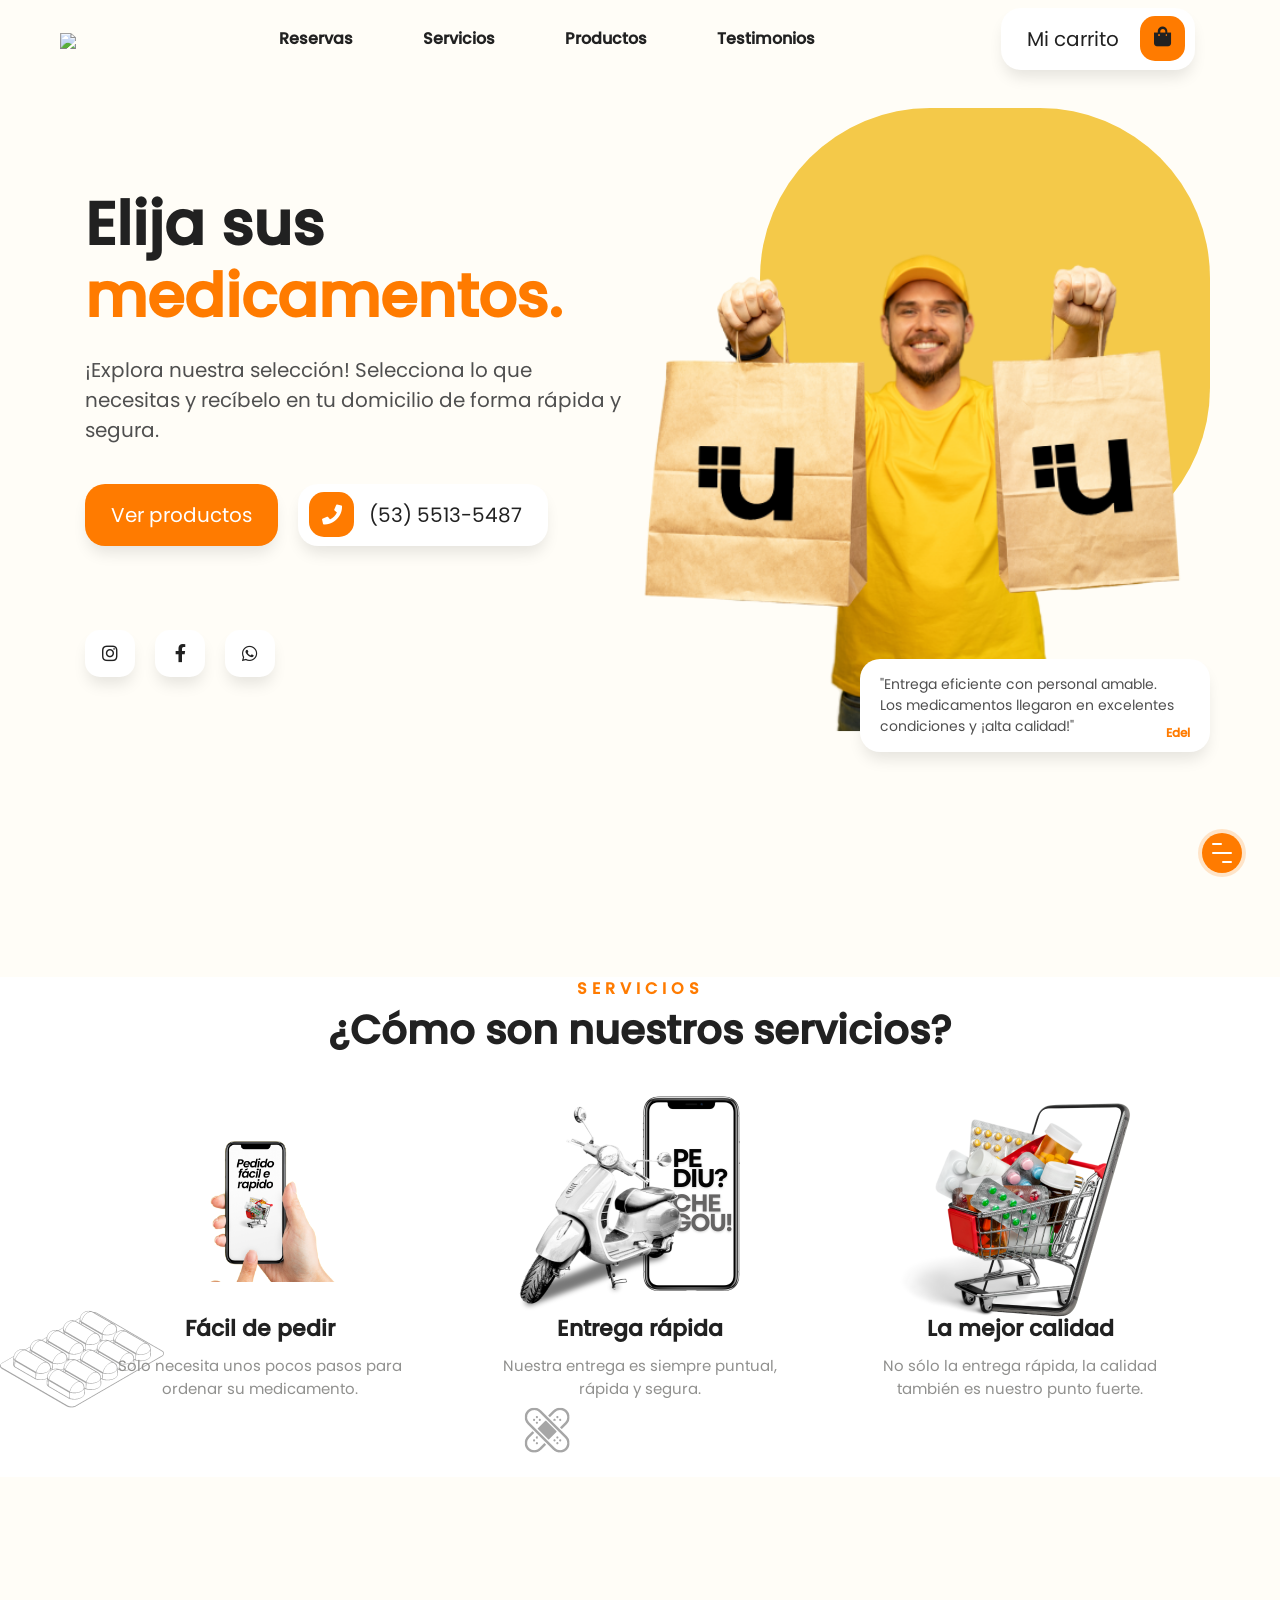
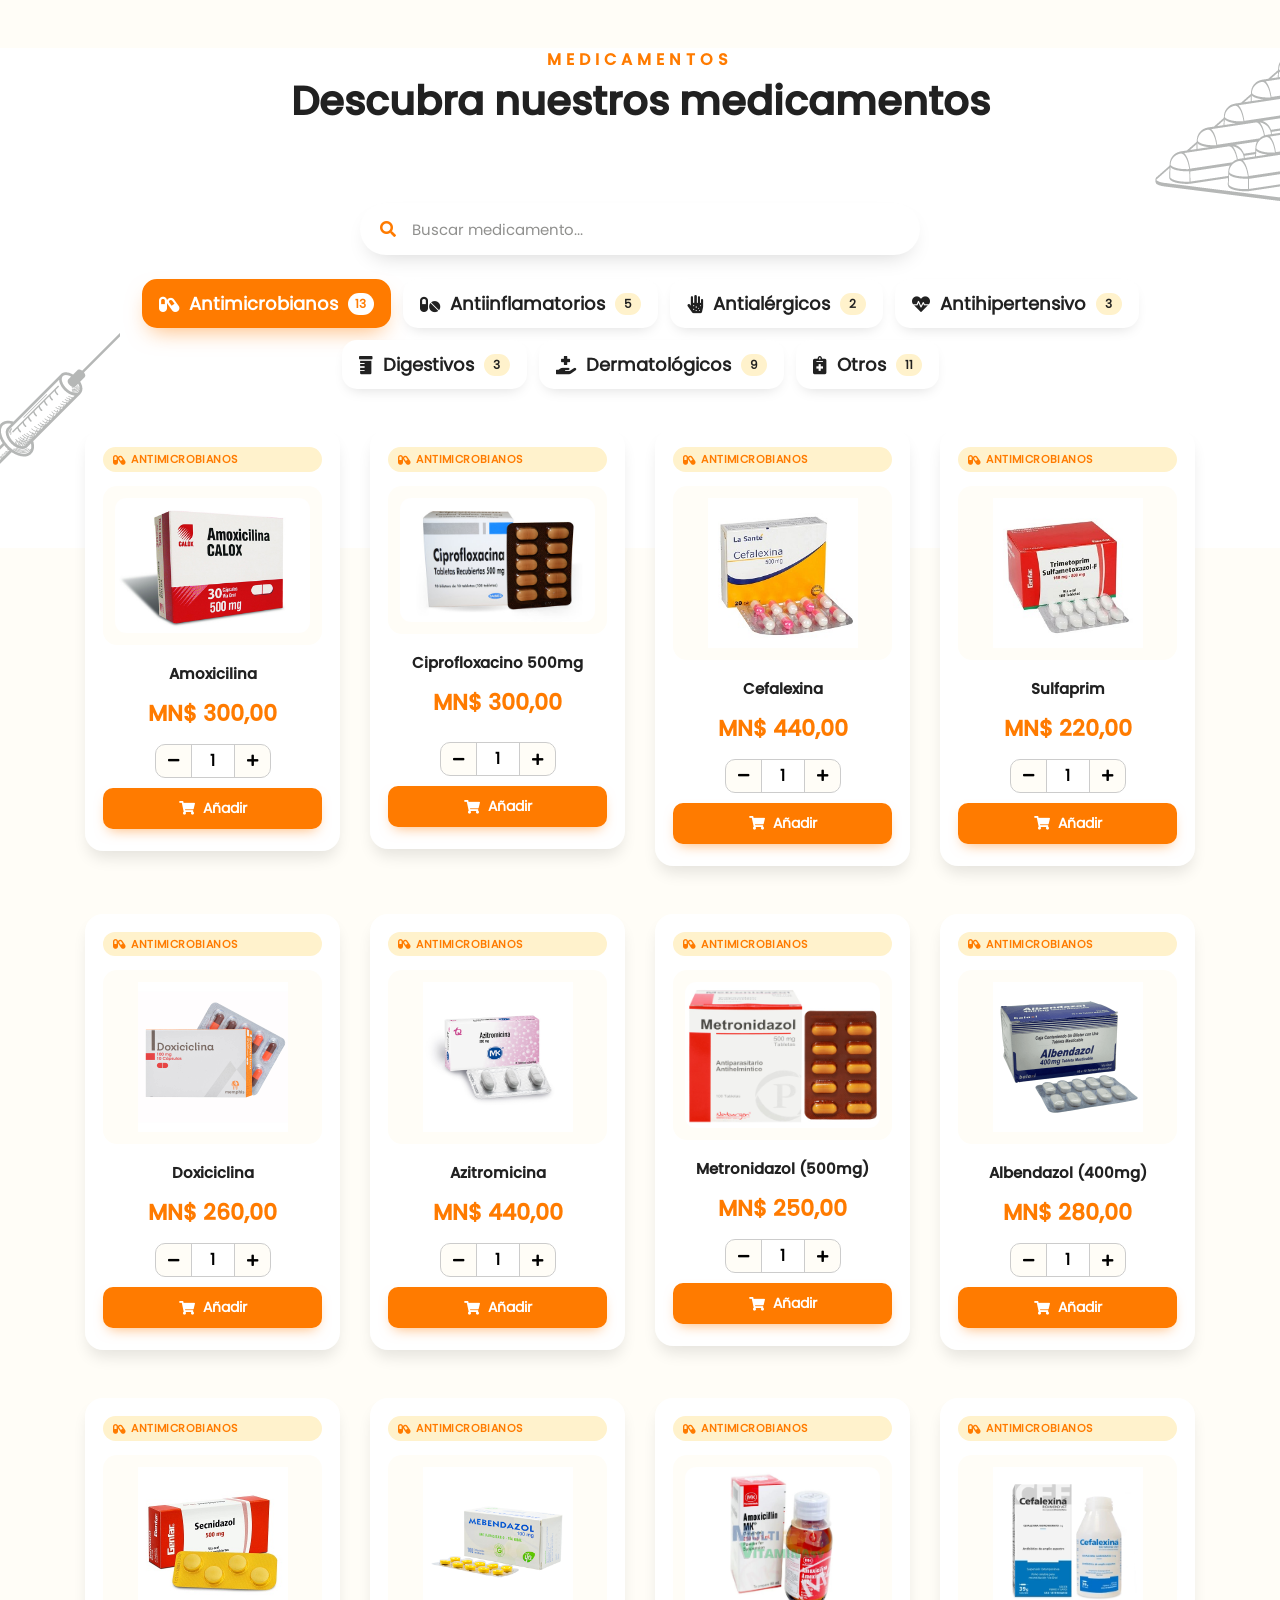
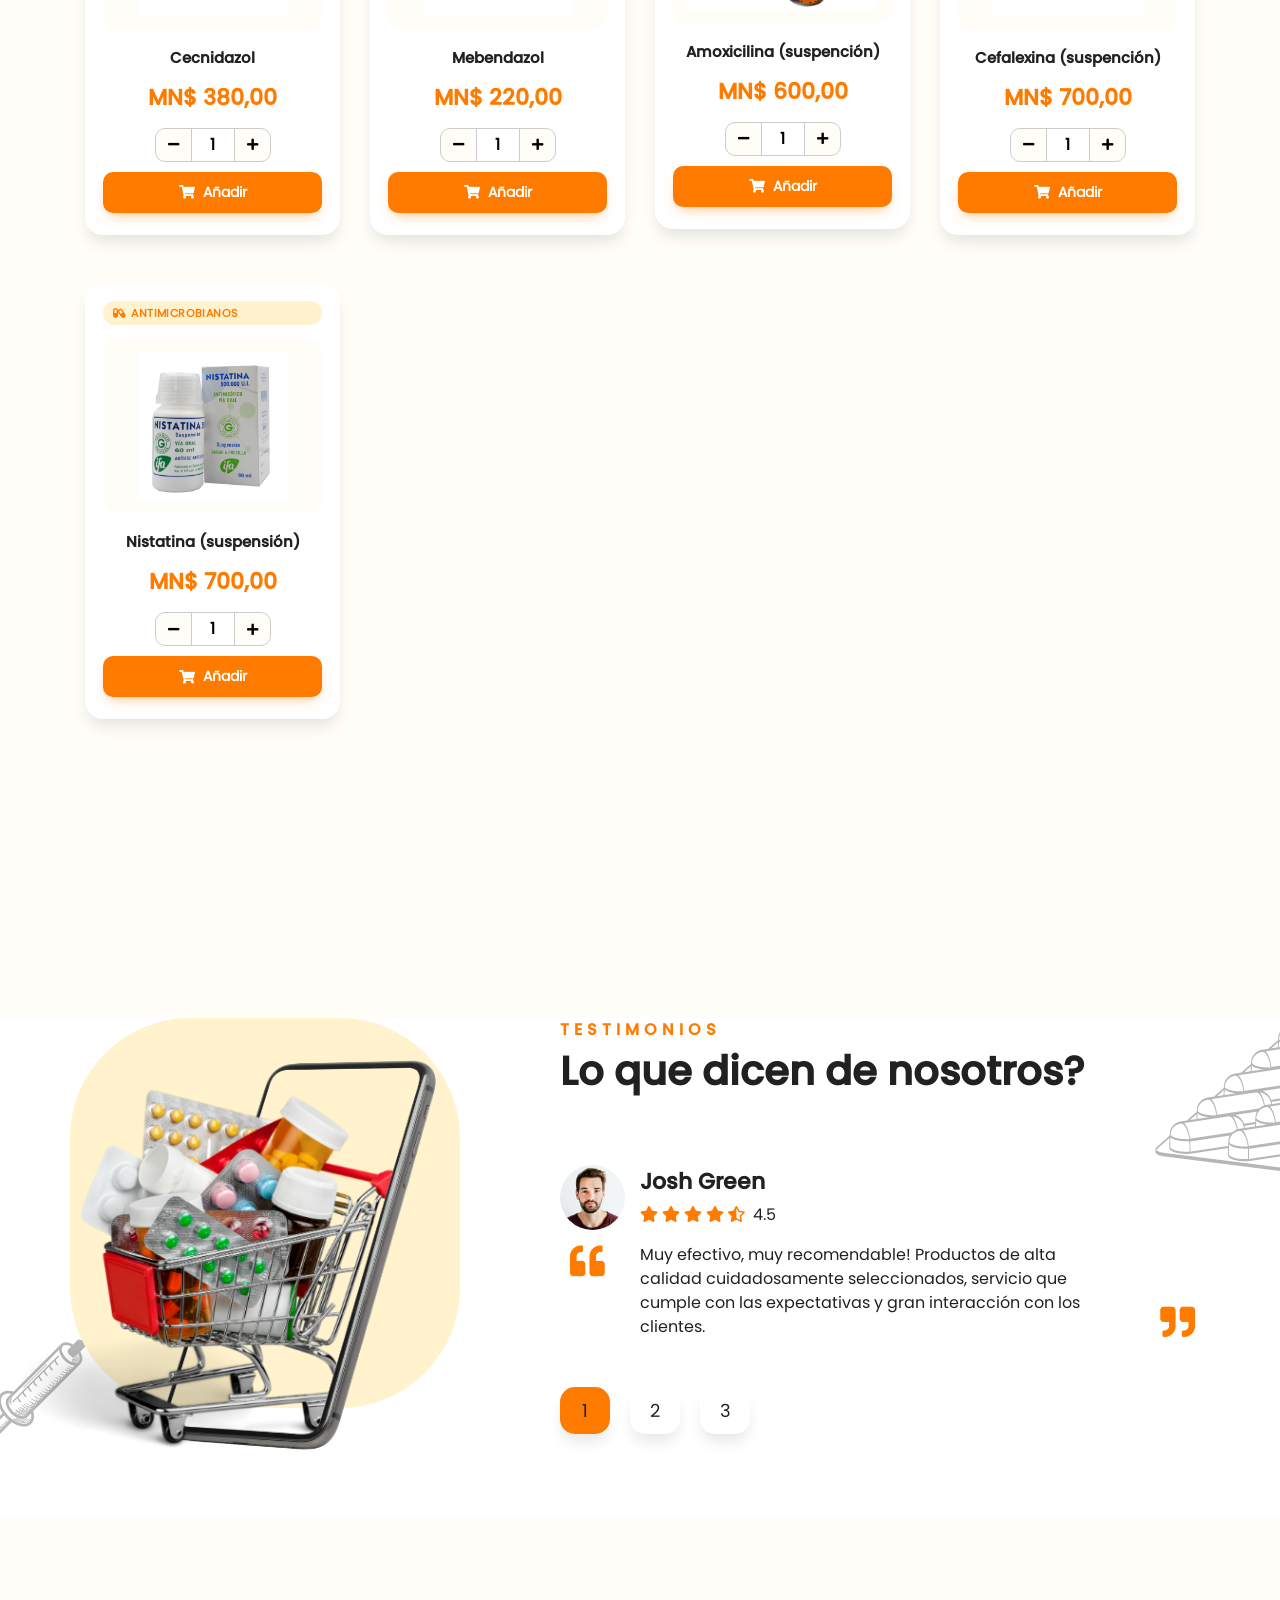
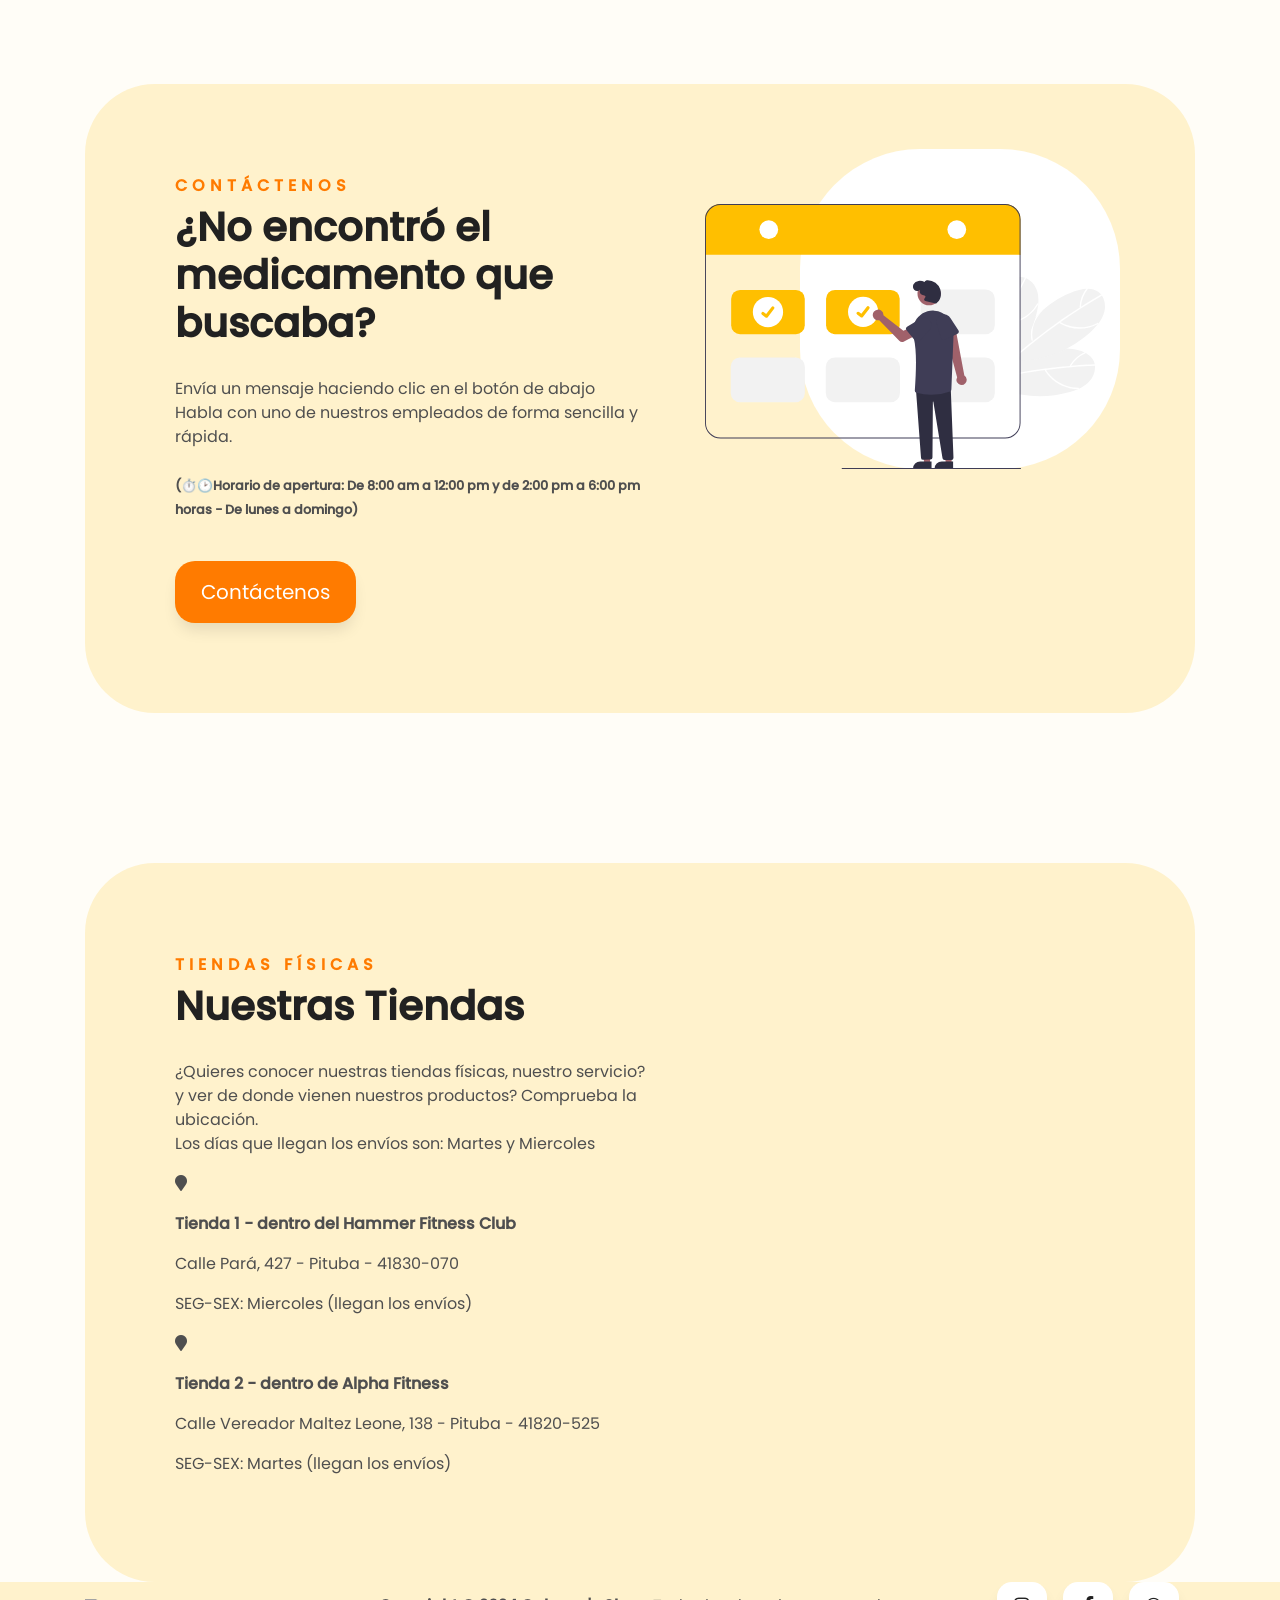
==== index.html @ bfd6973e "ok ok" ====
<!DOCTYPE html>
<html lang="pt-BR">

<head>
    <meta charset="UTF-8" />
    <meta http-equiv="X-UA-Compatible" content="IE=edge" />
    <link rel="shortcut icon" href="./src/assets/icons/carrito.png" type="image/x-icon">
    <meta name="viewport" content="width=device-width, initial-scale=1.0" />
    <title>Cabrera's Shop - Bienvenido!</title>

    <link rel="stylesheet" href="css/bootstrap.min.css">
    <link rel="stylesheet" href="css/fontawesome.css">
    <link rel="stylesheet" href="css/animate.css">
    <link rel="stylesheet" href="css/main.css">
    <link rel="stylesheet" href="css/responsivo.css">
    <link rel="stylesheet" href="css/menu.css">
    <link rel="stylesheet" href="https://cdnjs.cloudflare.com/ajax/libs/normalize/5.0.0/normalize.min.css">


</head>

<body>

    <div class="container-mensagens" id="container-mensagens">

    </div>

    <!-- Lightbox para ampliar imágenes de producto -->
    <div class="lightbox hidden" id="lightboxProducto" role="dialog" aria-modal="true" aria-label="Vista ampliada del producto" onclick="cardapio.metodos.cerrarLightbox(event)">
        <button type="button" class="lightbox-close" aria-label="Cerrar" onclick="cardapio.metodos.cerrarLightbox(event, true)">
            <i class="fas fa-times"></i>
        </button>
        <div class="lightbox-content" onclick="event.stopPropagation()">
            <img id="lightboxImg" src="" alt="" class="lightbox-img" />
            <div class="lightbox-caption" id="lightboxCaption"></div>
            <button type="button" class="lightbox-zoom" id="btnLightboxZoom" aria-label="Alternar zoom" onclick="cardapio.metodos.alternarZoomLightbox()">
                <i class="fas fa-search-plus"></i>
            </button>
        </div>
    </div>

    <a class="botao-carrinho animated bounceIn hidden" onclick="cardapio.metodos.abrirCarrinho(true)">
        <div class="badge-total-carrinho">0</div>
        <i class="fa fa-shopping-bag"></i>
    </a>

    <section class="header">
        <div class="container">
            <nav class="navbar navbar-expand-lg pl-0 pr-0 col-one">
                <a class="navbar-brand wow fadeIn" href="#">
                    <img src="./img/logo.png" width="160" class="img-logo" />
                </a>
                <button class="navbar-toggler" type="button" data-toggle="collapse" data-target="#navbarNavDropdown">
                    <span class="navbar-toggler-icon">
                        <i class="fas fa-bars"></i>
                    </span>
                </button>
                <div class="collapse navbar-collapse" id="navbarNavDropdown">
                    <ul class="navbar-nav ml-auto mr-auto wow fadeIn">
                        <li class="nav-item">
                            <a href="#reservas" class="nav-link"><b>Reservas</b></a>
                        </li>
                        <li class="nav-item">
                            <a href="#servicos" class="nav-link"><b>Servicios</b></a>
                        </li>
                        <li class="nav-item">
                            <a href="#cardapio" class="nav-link"><b>Productos</b></a>
                        </li>
                        <li class="nav-item">
                            <a href="#depoimentos" class="nav-link"><b>Testimonios</b></a>
                        </li>
                    </ul>
                    <a class="btn btn-white btn-icon wow fadeIn" onclick="cardapio.metodos.abrirCarrinho(true)">
                        Mi carrito <span class="icon">
                            <div class="container-total-carrinho badge-total-carrinho hidden">0</div>
                            <i class="fa fa-shopping-bag"></i>
                        </span>
                    </a>
                </div>
            </nav>
        </div>
    </section>

    <!-- partial:index.partial.html -->
<div class="list-container fixo">
    <button class="more-button" aria-label="Menu Button">
      <div class="menu-icon-wrapper">
        <div class="menu-icon-line half first"></div>
        <div class="menu-icon-line"></div>
        <div class="menu-icon-line half last"></div>
      </div>
    </button>
    <ul class="more-button-list">
      <li class="more-button-list-item">
        <a href="#cardapio" class="link"> <i class="fas fa-star-half-alt"></i>
        <span>Productos</span></a>
      </li>
      <li class="more-button-list-item">
        <a href="https://api.whatsapp.com/send?phone=55135487&text=Hola%20me gustaría%20%20hacer%20un%20*pedido*" class="link"><i class="fab fa-whatsapp"></i>
        <span>WhatsApp</span></a>
      </li>
      <li class="more-button-list-item">
        <a href="tel:+5355135487" class="link"><i class="fas fa-phone"></i>
        <span>Llamar</span></a>
      </li>
      <li class="more-button-list-item">
        <a onclick="cardapio.metodos.abrirCarrinho(true)" class="link">                            <i class="fa fa-shopping-bag"></i>

        <span>Mi carrito</span></a>
      </li>
    </d>
  </div>
  </div>
  <!-- partial -->
  

  <section class="banner">
    <div class="container">
        <div class="row">
            <div class="col-12 col-lg-6 col-md-6 col-sm-12 col-one">
                <div class="d-flex text-banner">
                    <h1 class="wow fadeInLeft"><b>Elija sus <b class="color-primary">medicamentos.</b></b></h1>
                    <p class="wow fadeInLeft delay-02s">
                        ¡Explora nuestra selección! Selecciona lo que necesitas y recíbelo en tu domicilio de forma rápida y segura.
                    </p>
                    <div class="wow fadeIn delay-05s">
                        <a href="#cardapio" class="btn btn-yellow mt-4 mr-3">
                            Ver productos
                        </a>
                        <a href="#" class="btn btn-white btn-icon-left mt-4" id="btnLigar">
                            <span class="icon-left">
                                <i class="fa fa-phone"></i>
                            </span>
                            (53) 5513-5487
                        </a>
                    </div>
                </div>
                <a href="https://www.instagram.com/" target="_blank" class="btn btn-sm btn-white btn-social mt-4 mr-3 wow fadeIn delay-05s">
                    <i class="fab fa-instagram"></i>
                </a>
                <a href="https://www.facebook.com/" target="_blank" class="btn btn-sm btn-white btn-social mt-4 mr-3 wow fadeIn delay-05s">
                    <i class="fab fa-facebook-f"></i>
                </a>
                <a href="https://api.whatsapp.com/send?phone=5355135487" target="_blank" class="btn btn-sm btn-white btn-social mt-4 mr-3" >
                    <i class="fab fa-whatsapp"></i>
                </a>
            </div>

            <div class="col-6 no-mobile">
                <div class="card-banner wow fadeIn delay-02s"></div>
                <div class="d-flex img-banner wow fadeIn delay-05s">
                    <img src="./img/banner-entrega.png" />
                </div>
                <div class="card card-case wow fadeInRight delay-07s">
                    "Entrega eficiente con personal amable.
                    <br>Los medicamentos llegaron en excelentes condiciones y
                    ¡alta calidad!"<br>
                    <span class="card-case-name">
                        <b>Edel</b>
                    </span>
                </div>
            </div>
        </div>
    </div>
</section>


<section class="servicos" id="servicos">

    <div class="background-servicos"></div>

    <div class="container">
        <div class="row">

            <div class="col-12 col-one text-center mb-5 wow fadeIn">
                <span class="hint-title"><b>Servicios</b></span>
                <h1 class="title">
                    <b>¿Cómo son nuestros servicios?</b>
                </h1>
            </div>

            <div class="col-12 col-lg-4 col-md-4 col-sm-12 col-one mb-5 wow fadeInUp">
                <div class="card-icon text-center">
                    <img src="./img/icone-pedido.png" width="150" />
                </div>
                <div class="card-text text-center mt-3">
                    <p><b>Fácil de pedir</b></p>
                    <span>
                        Solo necesita unos pocos pasos para ordenar su medicamento.
                    </span>
                </div>
            </div>

            <div class="col-12 col-lg-4 col-md-4 col-sm-12 col-one mb-5 wow fadeInUp">
                <div class="card-icon text-center">
                    <img src="./img/icone-delivery.png" width="250" />
                </div>
                <div class="card-text text-center mt-3">
                    <p><b>Entrega rápida</b></p>
                    <span>
                        Nuestra entrega es siempre puntual, rápida y segura.
                    </span>
                </div>
            </div>

            <div class="col-12 col-lg-4 col-md-4 col-sm-12 col-one mb-5 wow fadeInUp">
                <div class="card-icon text-center">
                    <img src="./img/icone-qualidade.png" width="250" />
                </div>
                <div class="card-text text-center mt-3">
                    <p><b>La mejor calidad</b></p>
                    <span>
                        No sólo la entrega rápida, la calidad también es nuestro punto fuerte.
                    </span>
                </div>
            </div>

        </div>
    </div>
</section>

<section class="cardapio" id="cardapio">

    <div class="background-cardapio"></div>

    <div class="container">
        <div class="row">

            <div class="col-12 col-one text-center mb-5 wow fadeIn">
                <span class="hint-title"><b>Medicamentos</b></span>
                <h1 class="title">
                    <b>Descubra nuestros medicamentos</b>
                </h1>
            </div>

            <div class="col-12 col-one wow fadeInUp">
                <div class="search-wrapper">
                    <i class="fas fa-search search-icon" aria-hidden="true"></i>
                    <input
                        type="search"
                        id="txtBuscarProduto"
                        class="search-input"
                        placeholder="Buscar medicamento..."
                        autocomplete="off"
                        aria-label="Buscar medicamento"
                        oninput="cardapio.metodos.buscarProdutos(this.value)"
                    />
                    <button type="button" class="search-clear hidden" id="btnLimparBusca" onclick="cardapio.metodos.limparBusca()" aria-label="Limpiar búsqueda">
                        <i class="fas fa-times"></i>
                    </button>
                </div>
            </div>

            <div class="col-12 col-one container-menu wow fadeInUp">
                <a id="menu-burgers" class="btn btn-white btn-sm mr-3 active menu-categoria" onclick="cardapio.metodos.obterItensCardapio('burgers')">
                    <i class="fas fa-capsules menu-icon"></i>
                    <span class="menu-label">Antimicrobianos</span>
                    <span class="menu-count">0</span>
                </a>
                <a id="menu-pizzas" class="btn btn-white btn-sm mr-3 menu-categoria" onclick="cardapio.metodos.obterItensCardapio('pizzas')">
                    <i class="fas fa-pills menu-icon"></i>
                    <span class="menu-label">Antiinflamatorios</span>
                    <span class="menu-count">0</span>
                </a>
                <a id="menu-churrasco" class="btn btn-white btn-sm mr-3 menu-categoria" onclick="cardapio.metodos.obterItensCardapio('churrasco')">
                    <i class="fas fa-allergies menu-icon"></i>
                    <span class="menu-label">Antialérgicos</span>
                    <span class="menu-count">0</span>
                </a>
                <a id="menu-steaks" class="btn btn-white btn-sm mr-3 menu-categoria" onclick="cardapio.metodos.obterItensCardapio('steaks')">
                    <i class="fas fa-heartbeat menu-icon"></i>
                    <span class="menu-label">Antihipertensivo</span>
                    <span class="menu-count">0</span>
                </a>
                <a id="menu-bebidas" class="btn btn-white btn-sm mr-3 menu-categoria" onclick="cardapio.metodos.obterItensCardapio('bebidas')">
                    <i class="fas fa-prescription-bottle menu-icon"></i>
                    <span class="menu-label">Digestivos</span>
                    <span class="menu-count">0</span>
                </a>
                <a id="menu-sobremesas" class="btn btn-white btn-sm mr-3 menu-categoria" onclick="cardapio.metodos.obterItensCardapio('sobremesas')">
                    <i class="fas fa-hand-holding-medical menu-icon"></i>
                    <span class="menu-label">Dermatológicos</span>
                    <span class="menu-count">0</span>
                </a>
                <a id="menu-outros" class="btn btn-white btn-sm mr-3 menu-categoria" onclick="cardapio.metodos.obterItensCardapio('outros')">
                    <i class="fas fa-notes-medical menu-icon"></i>
                    <span class="menu-label">Otros</span>
                    <span class="menu-count">0</span>
                </a>
            </div>


            <div class="col-12 col-one">
                <div class="row" id="itensCardapio">

                    

                </div>
            </div>
        
            <div class="col-12 col-one text-center wow fadeInUp">
                <a id="btnVerMais" class="btn btn-white btn-sm" onclick="cardapio.metodos.verMais()">
                    Ver más
                </a>
            </div>

        </div>
    </div>
</section>

<section class="depoimentos" id="depoimentos">

    <div class="background-depoimentos"></div>

    <div class="container">
        <div class="row">

            <div class="col-5 no-mobile text-center">
                <div class="card-depoimentos wow fadeIn"></div>
                <div class="d-flex img-banner wow fadeInLeft delay-02s">
                    <img src="./img/timer.png" />
                </div>
            </div>

            <div class="col-12 col-lg-7 col-md-7 col-sm-12 col-one">
                <span class="hint-title wow fadeIn"><b>Testimonios</b></span>
                <h1 class="title wow fadeIn">
                    <b>Lo que dicen de nosotros?</b>
                </h1>
                <div class="mb-5">

                    <div class="depoimento animated fadeIn" id="depoimento-1">
                        <div class="container-dados-depoimento">
                            <div class="imagem-depoimento"></div>
                            <div>
                                <p class="nome-depoimento"><b>Josh Green</b></p>
                                <p class="nota-depoimento">
                                    <i class="fas fa-star"></i>
                                    <i class="fas fa-star"></i>
                                    <i class="fas fa-star"></i>
                                    <i class="fas fa-star"></i>
                                    <i class="fas fa-star-half-alt"></i>&nbsp; <span>4.5</span>
                                </p>
                            </div>
                        </div>
                        <p class="texto-depoimento">
                            <i class="fas fa-quote-left"></i>
                            <span>
                                Muy efectivo, muy recomendable! Productos de alta calidad cuidadosamente seleccionados, servicio que cumple con las expectativas y gran interacción con los clientes.
                            </span>
                            <i class="fas fa-quote-right"></i>
                        </p>
                    </div>

                    <div class="depoimento animated fadeIn hidden" id="depoimento-2">
                        <div class="container-dados-depoimento">
                            <div class="imagem-depoimento"></div>
                            <div>
                                <p class="nome-depoimento"><b>Ana Beatriz</b></p>
                                <p class="nota-depoimento">
                                    <i class="fas fa-star"></i>
                                    <i class="fas fa-star"></i>
                                    <i class="fas fa-star"></i>
                                    <i class="fas fa-star"></i>
                                    <i class="fas fa-star"></i>&nbsp; <span>5.0</span>
                                </p>
                            </div>
                        </div>
                        <p class="texto-depoimento">
                            <i class="fas fa-quote-left"></i>
                            <span>
                                Servicio perfecto, las dependientas son muy educadas... respondieron mis dudas y lo que no tenían en la tienda, lo buscaron y algo más!!
                            </span>
                            <i class="fas fa-quote-right"></i>
                        </p>
                    </div>

                    <div class="depoimento animated fadeIn hidden" id="depoimento-3">
                        <div class="container-dados-depoimento">
                            <div class="imagem-depoimento"></div>
                            <div>
                                <p class="nome-depoimento"><b>Jason Brajas</b></p>
                                <p class="nota-depoimento">
                                    <i class="fas fa-star"></i>
                                    <i class="fas fa-star"></i>
                                    <i class="fas fa-star"></i>
                                    <i class="fas fa-star"></i>
                                    <i class="far fa-star"></i>&nbsp; <span>4.0</span>
                                </p>
                            </div>
                        </div>
                        <p class="texto-depoimento">
                            <i class="fas fa-quote-left"></i>
                            <span>
                                La entrega fue un poco más tarde del tiempo estimado, pero todo salió bien. Consejo: pregunta por el tiempo de espera.
                            </span>
                            <i class="fas fa-quote-right"></i>
                        </p>
                    </div>

                </div>
                
                <a id="btnDepoimento-1" class="btn btn-sm btn-white btn-social wow fadeIn mr-3 active" onclick="cardapio.metodos.abrirDepoimento(1)">1</a>
                <a id="btnDepoimento-2" class="btn btn-sm btn-white btn-social wow fadeIn mr-3" onclick="cardapio.metodos.abrirDepoimento(2)">2</a>
                <a id="btnDepoimento-3" class="btn btn-sm btn-white btn-social wow fadeIn" onclick="cardapio.metodos.abrirDepoimento(3)">3</a>

            </div>

        </div>
    </div>
</section>

<section class="reserva" id="reservas">
    <div class="container">
        <div class="row">
            <div class="col-12 col-one">

                <div class="card-secondary wow fadeInUp">

                    <div class="row">

                        <div class="col-12 col-lg-7 col-md-7 col-sm-12">
                            <span class="hint-title"><b>Contáctenos</b></span>
                            <h1 class="title">
                                <b>¿No encontró el medicamento que buscaba?</b>
                            </h1>
                            <p class="pr-5">
                                Envía un mensaje haciendo clic en el botón de abajo
                                <br>
                                Habla con uno de nuestros empleados de forma sencilla y rápida.
                                <br>
                                <br>
                                <small class="hora"><b>(⏱️🕑Horario de apertura: De 8:00 am a 12:00 pm y de 2:00 pm a 6:00 pm horas - De lunes a domingo)</b></small>
                            </p>
                            <a class="btn btn-yellow mt-4 wow fadeIn delay-05s" href="#" id="btnReserva" target="_blank">
                                Contáctenos
                            </a>
                        </div>

                        <div class="col-5 no-mobile">
                            <div class="card-reserva"></div>
                            <div class="d-flex img-banner">
                                <img src="./img/icone-reserva.svg" />
                            </div>
                        </div>

                    </div>

                </div>

            </div>
        </div>
    </div>
</section>

<section class="lojas" id="lojas"> <!-- RESERVA -->
            
    <div class="background-lojas"></div>

    <div class="container">
        <div class="row"> 
            <div class="col-12 wow fadeIn">

                <div class="card-secondary">

                    <div class="row wow fadeInLeft">

                        <div class="col-7">
                            <span class="hint-title"><b>Tiendas Físicas</b></span>
                            <h1 class="title">
                                <b>Nuestras Tiendas</b>
                            </h1>
                            <p class="pr-5">
                                ¿Quieres conocer nuestras tiendas físicas, nuestro servicio? 
                                <br> y ver de donde vienen nuestros productos? Comprueba la ubicación.
                                <br> Los días que llegan los envíos son: Martes y Miercoles
                            </p>

                            <div class="enderecos">

                                <p class="icon-enderecos">
                                    <i class="fas fa-map-marker"></i>
                                </p>

                                <p class="nome-avaliacao"><b>Tienda 1 - dentro del Hammer Fitness Club</b></p>
                               
                            </div>

                            <p>Calle Pará, 427 - Pituba - 41830-070</p>
                            <p class="ende">SEG-SEX: Miercoles (llegan los envíos)</p>

                            <div class="enderecos">

                                <p class="icon-enderecos">
                                    <i class="fas fa-map-marker"></i>
                                </p>

                                <p class="nome-avaliacao"><b>Tienda 2 - dentro de Alpha Fitness</b></p>

                            </div>

                            <p>Calle Vereador Maltez Leone, 138 - Pituba - 41820-525</p>
                            <p>SEG-SEX: Martes (llegan los envíos)</p>

                        </div>

                        <div class="col-5 no-mobile">
                            <div class="maps">
                                <iframe src="https://www.google.com/maps/embed?pb=!1m18!1m12!1m3!1d7774.882668635899!2d-38.47706750642087!3d-13.007543599999998!2m3!1f0!2f0!3f0!3m2!1i1024!2i768!4f13.1!3m3!1m2!1s0x7161b2dc56fda6f%3A0xd770adefdd51d37!2sShapeX%20Suplementos!5e0!3m2!1spt-BR!2sbr!4v1709953488835!5m2!1spt-BR!2sbr" width="400" height="500" style="border:0;" allowfullscreen="" loading="lazy" referrerpolicy="no-referrer-when-downgrade"></iframe>                                   
                            </div>
                        </div>

                    </div>

                </div>

            </div>
        </div>
    </div>

</section>

<footer>
    <div class="container">
        <div class="row">

            <div class="col-12 col-lg-3 col-md-3 col-sm-12 col-one container-logo-footer wow fadeIn">
                <img class="logo-footer" src="./img/logo.png" />
            </div>

            <div class="col-12 col-lg-6 col-md-6 col-sm-12 col-one container-texto-footer wow fadeIn">
                <p class="mb-0">
                    <b>Copyright &copy; 2024 Cabrera's Shop.</b> Todos los derechos reservados.
                </p>
            </div>

            <div class="col-12 col-lg-3 col-md-3 col-sm-12 col-one container-redes-footer wow fadeIn">
                <a href="https://www.instagram.com/" class="btn btn-sm btn-white btn-social mr-3">
                    <i class="fab fa-instagram"></i>
                </a>
                <a href="https://www.facebook.com/" target="_blank" class="btn btn-sm btn-white btn-social mr-3">
                    <i class="fab fa-facebook-f"></i>
                </a>
                <a href="https://api.whatsapp.com/send?phone=5355135487" target="_blank" class="btn btn-sm btn-white btn-social mr-3" >
                    <i class="fab fa-whatsapp"></i>
                </a>
            </div>

        </div>
    </div>
</footer>


<div class="modal-full animated fadeIn hidden" id="modalCarrinho">

    <div class="m-header">
        <div class="container">
            <a class="btn btn-white btn-sm float-right" onclick="cardapio.metodos.abrirCarrinho(false)">
                Cerrar
            </a>
            <div class="etapas">
                <div class="etapa etapa1 active">1</div>
                <div class="etapa etapa2">2</div>
                <div class="etapa etapa3">3</div>
            </div>
            <p class="title-carrinho mt-4">
                <b id="lblTituloEtapa">Tu carrito:</b>
            </p>
        </div>
    </div>

    <div class="m-body">
        <div class="container">

            <div id="itensCarrinho" class="row mr-0 ml-0 animated fadeIn hidden">

            </div>

            <div id="accionesCarrinho" class="row mr-0 ml-0 animated fadeIn hidden">
                <div class="col-12 acciones-carrinho-wrap">
                    <button type="button" class="btn-vaciar-carrinho" onclick="cardapio.metodos.vaciarCarrinho()">
                        <i class="fas fa-trash-alt"></i>
                        <span>Vaciar carrito</span>
                    </button>
                </div>
            </div>

            <div id="localEntrega" class="row mr-0 ml-0 animated fadeIn hidden">

                <!-- SECCIÓN 1: Tipo de entrega (siempre por encima) -->
                <div class="col-12 form-section form-section-tipo">
                    <div class="form-section-title">
                        <span class="form-section-num">1</span>
                        <span class="form-section-label">¿Cómo deseas recibir el pedido? <span class="req-asterisk">*</span></span>
                    </div>
                    <div class="tipo-entrega-group" role="radiogroup" aria-label="Tipo de entrega">
                        <label class="tipo-entrega-card" data-tipo="domicilio">
                            <input type="radio" name="tipoEntrega" value="domicilio" onchange="cardapio.metodos.seleccionarTipoEntrega('domicilio')" />
                            <div class="tipo-entrega-icon"><i class="fas fa-motorcycle"></i></div>
                            <div class="tipo-entrega-info">
                                <span class="tipo-entrega-title">Entrega a domicilio</span>
                                <span class="tipo-entrega-dsc">Te lo llevamos a tu dirección</span>
                            </div>
                            <div class="tipo-entrega-check"><i class="fas fa-check"></i></div>
                        </label>

                        <label class="tipo-entrega-card" data-tipo="local">
                            <input type="radio" name="tipoEntrega" value="local" onchange="cardapio.metodos.seleccionarTipoEntrega('local')" />
                            <div class="tipo-entrega-icon"><i class="fas fa-store"></i></div>
                            <div class="tipo-entrega-info">
                                <span class="tipo-entrega-title">Recoger en el local</span>
                                <span class="tipo-entrega-dsc">Gratis, sin costo de envío</span>
                            </div>
                            <div class="tipo-entrega-badge-free">Gratis</div>
                            <div class="tipo-entrega-check"><i class="fas fa-check"></i></div>
                        </label>
                    </div>
                    <p class="hint-entrega" id="hintTipoEntrega">
                        <i class="fas fa-info-circle"></i>
                        Selecciona cómo deseas recibir tu pedido. Al elegir una opción, se abrirá una ventana con los datos que debes completar.
                    </p>
                </div>

                <!-- Resumen de la entrega seleccionada (clicable para volver a abrir el modal) -->
                <div id="resumenDireccionConfirmada" class="col-12 direccion-confirmada hidden">
                    <div class="direccion-confirmada-body">
                        <div class="direccion-confirmada-icon"><i class="fas fa-map-marker-alt" id="iconResumenDireccion"></i></div>
                        <div class="direccion-confirmada-texto">
                            <span class="direccion-confirmada-label" id="resumenDireccionTitulo">Dirección de entrega</span>
                            <span class="direccion-confirmada-valor" id="resumenDireccionValor"></span>
                            <span class="direccion-confirmada-municipio" id="resumenDireccionMunicipio"></span>
                        </div>
                        <button type="button" class="btn-editar-direccion" onclick="cardapio.metodos.abrirModalEntrega()">
                            <i class="fas fa-pen"></i>
                            <span>Ver / Editar</span>
                        </button>
                    </div>
                </div>

                <!-- input oculto para compatibilidad con el código previo -->
                <input id="ddlUf" type="hidden" value="Pago en efectivo" />

            </div>

            <!-- ================= MODAL: Detalles de la entrega (domicilio / local) ================= -->
            <div id="modalDireccion" class="modal-direccion-overlay hidden" role="dialog" aria-modal="true" aria-labelledby="modalDireccionTitulo">
                <div class="modal-direccion-dialog">
                    <div class="modal-direccion-header">
                        <div class="modal-direccion-header-texto">
                            <i class="fas fa-map-marker-alt" id="iconModalEntrega"></i>
                            <div>
                                <h3 id="modalDireccionTitulo">Dirección de entrega</h3>
                                <p id="modalDireccionSubtitulo">Completa los datos para entregarte el pedido</p>
                            </div>
                        </div>
                        <button type="button" class="modal-direccion-close" onclick="cardapio.metodos.cerrarModalEntrega()" aria-label="Cerrar">
                            <i class="fas fa-times"></i>
                        </button>
                    </div>

                    <div class="modal-direccion-body">

                        <!-- Contenido para ENTREGA A DOMICILIO -->
                        <div id="modalContentDomicilio" class="hidden">
                            <p class="hint-entrega mt-0">
                                <i class="fas fa-exclamation-circle"></i>
                                Los campos marcados con <span class="req-asterisk">*</span> son obligatorios para completar tu dirección.
                            </p>
                            <div id="bloqueDomicilio" class="row">
                                <div class="col-12 col-lg-7 col-md-7 col-sm-12">
                                    <div class="form-group">
                                        <label><i class="fas fa-road"></i> Dirección (calle) <span class="req-asterisk">*</span></label>
                                        <input id="txtEndereco" type="text" class="form-control" placeholder="Calle, entre calles, edificio..." required />
                                    </div>
                                </div>

                                <div class="col-12 col-lg-5 col-md-5 col-sm-12">
                                    <div class="form-group">
                                        <label><i class="fas fa-map-signs"></i> Reparto / Barrio <span class="req-asterisk">*</span></label>
                                        <input id="txtBairro" type="text" class="form-control" placeholder="Nombre del reparto" required />
                                    </div>
                                </div>

                                <div class="col-12">
                                    <div class="form-group">
                                        <label><b><i class="fas fa-city"></i> Selecciona el municipio</b> <span class="req-asterisk">*</span> <span class="label-help">(el costo de envío depende del municipio)</span></label>
                                        <div id="listaMunicipios" class="lista-municipios">
                                            <!-- Se llena por JS -->
                                        </div>
                                        <input id="txtCidade" type="hidden" value="La Habana" />
                                    </div>
                                </div>
                            </div>
                        </div>

                        <!-- Contenido para RECOGER EN EL LOCAL -->
                        <div id="modalContentLocal" class="hidden">
                            <div class="info-local info-local-modal">
                                <div class="info-local-icon"><i class="fas fa-store"></i></div>
                                <div class="info-local-body">
                                    <p class="info-local-title"><b>Farmacia Habana</b></p>
                                    <p class="info-local-addr">
                                        <i class="fas fa-map-marker-alt"></i>
                                        Calle 23 #456 entre E y F, Vedado, Plaza de la Revolución, La Habana.
                                    </p>
                                    <p class="info-local-hours">
                                        <i class="far fa-clock"></i>
                                        Lun a Sáb, 9:00 AM - 7:00 PM
                                    </p>
                                    <p class="info-local-nota">
                                        <i class="fas fa-info-circle"></i>
                                        Te contactaremos por teléfono cuando tu pedido esté listo para recoger.
                                    </p>
                                </div>
                            </div>
                            <div class="ventajas-local">
                                <div class="ventaja-local-item">
                                    <i class="fas fa-check-circle"></i>
                                    <span>Sin costo de envío</span>
                                </div>
                                <div class="ventaja-local-item">
                                    <i class="fas fa-check-circle"></i>
                                    <span>Atención personalizada</span>
                                </div>
                                <div class="ventaja-local-item">
                                    <i class="fas fa-check-circle"></i>
                                    <span>Pedido listo en minutos</span>
                                </div>
                            </div>
                        </div>

                        <!-- Datos de contacto (compartido para domicilio y local) -->
                        <div class="modal-form-section">
                            <div class="form-section-title">
                                <span class="form-section-num">2</span>
                                <span class="form-section-label">Tus datos de contacto</span>
                            </div>
                            <p class="hint-entrega mt-0">
                                <i class="fas fa-exclamation-circle"></i>
                                Los datos marcados con <span class="req-asterisk">*</span> son obligatorios para completar el pedido.
                            </p>
                            <div class="row">
                                <div class="col-12 col-lg-6 col-md-6 col-sm-12">
                                    <div class="form-group">
                                        <label><i class="fas fa-user"></i> ¿Cuál es tu nombre? <span class="req-asterisk">*</span></label>
                                        <input id="txtComplemento" type="text" class="form-control" placeholder="Tu nombre completo" required />
                                    </div>
                                </div>

                                <div class="col-12 col-lg-6 col-md-6 col-sm-12">
                                    <div class="form-group">
                                        <label><i class="fas fa-phone"></i> Teléfono <span class="req-asterisk">*</span></label>
                                        <div class="telefono-input-wrap">
                                            <select id="ddlCountryCode" class="form-control-country" aria-label="Código de país">
                                                <!-- Se llena por JS -->
                                            </select>
                                            <input id="txtCEP" type="tel" inputmode="numeric" class="form-control form-control-telefono" placeholder="Número de teléfono" required oninput="cardapio.metodos.validarTelefonoEnVivo()" />
                                        </div>
                                        <p class="telefono-feedback" id="telefonoFeedback"></p>
                                    </div>
                                </div>
                            </div>
                        </div>

                        <!-- Método de pago (compartido para domicilio y local) -->
                        <div class="modal-form-section">
                            <div class="form-section-title">
                                <span class="form-section-num">3</span>
                                <span class="form-section-label">Método de pago <span class="req-asterisk">*</span></span>
                            </div>
                            <div class="metodo-pago-group" role="radiogroup" aria-label="Método de pago">
                                <label class="metodo-pago-card selected" data-metodo="efectivo">
                                    <input type="radio" name="metodoPago" value="Pago en efectivo" checked onchange="cardapio.metodos.seleccionarMetodoPago('efectivo')" />
                                    <div class="metodo-pago-icon"><i class="fas fa-money-bill-wave"></i></div>
                                    <div class="metodo-pago-info">
                                        <span class="metodo-pago-title">Pago en efectivo</span>
                                        <span class="metodo-pago-dsc">Paga al momento de recibir</span>
                                    </div>
                                    <div class="metodo-pago-check"><i class="fas fa-check"></i></div>
                                </label>

                                <label class="metodo-pago-card" data-metodo="transferencia">
                                    <input type="radio" name="metodoPago" value="Pago por transferencia" onchange="cardapio.metodos.seleccionarMetodoPago('transferencia')" />
                                    <div class="metodo-pago-icon"><i class="fas fa-university"></i></div>
                                    <div class="metodo-pago-info">
                                        <span class="metodo-pago-title">Pago por transferencia</span>
                                        <span class="metodo-pago-dsc">Transferencia bancaria</span>
                                    </div>
                                    <div class="metodo-pago-check"><i class="fas fa-check"></i></div>
                                </label>
                            </div>
                        </div>

                    </div>

                    <div class="modal-direccion-footer">
                        <button type="button" class="btn-modal-cancelar" onclick="cardapio.metodos.cerrarModalEntrega()">
                            Cancelar
                        </button>
                        <button type="button" class="btn-modal-confirmar" onclick="cardapio.metodos.confirmarEntrega()">
                            <i class="fas fa-check"></i>
                            <span id="lblBtnConfirmarEntrega">Guardar dirección</span>
                        </button>
                    </div>
                </div>
            </div>

            <div id="resumoCarrinho" class="row mr-0 ml-0 animated fadeIn hidden">

                <!-- RESUMEN: Número de orden -->
                <div class="col-12">
                    <div class="resumo-orden-box">
                        <div class="resumo-orden-icon"><i class="fas fa-receipt"></i></div>
                        <div class="resumo-orden-texto">
                            <span class="resumo-orden-label">Número de orden</span>
                            <span class="resumo-orden-valor" id="lblNumeroOrden">—</span>
                        </div>
                    </div>
                </div>

                <!-- RESUMEN: Productos -->
                <div class="col-12">
                    <p class="resumo-section-title">
                        <i class="fas fa-shopping-bag"></i>
                        <b>Productos del pedido</b>
                    </p>
                </div>
                <div class="col-12">
                    <div class="row" id="listaItensResumo">
                    </div>
                </div>

                <!-- RESUMEN: Datos del cliente -->
                <div class="col-12">
                    <p class="resumo-section-title">
                        <i class="fas fa-user-circle"></i>
                        <b>Datos del cliente</b>
                    </p>
                </div>
                <div class="col-12">
                    <div class="resumo-datos" id="resumoDatosCliente"></div>
                </div>

                <!-- RESUMEN: Entrega -->
                <div class="col-12">
                    <p class="resumo-section-title">
                        <i class="fas fa-map-marked-alt" id="iconResumoSectionEntrega"></i>
                        <b id="lblResumoTituloEntrega">Dirección de entrega</b>
                    </p>
                </div>
                <div class="col-12">
                    <div class="resumo-datos" id="resumoDatosEntrega"></div>
                </div>

                <!-- RESUMEN: Totales -->
                <div class="col-12">
                    <p class="resumo-section-title">
                        <i class="fas fa-receipt"></i>
                        <b>Totales</b>
                    </p>
                </div>
                <div class="col-12">
                    <div class="resumo-totais" id="resumoTotais"></div>
                </div>

            </div>

        </div>
    </div>

    <div class="m-footer">
        <div class="container">
            <div class="container-total text-right mb-4">
                <p class="mb-0">
                    <span>Subtotal:</span>
                    <span id="lblSubTotal">MN$ 0,00</span>
                </p>
                <p class="mb-0 texto-entrega hidden" id="filaEntrega">
                    <span><i class="fas fa-motorcycle"></i> Entrega <span id="lblMunicipioEntrega" class="lbl-muni-entrega"></span>:</span>
                    <span id="lblValorEntrega">+ MN$ 0,00</span>
                </p>
                <p class="mb-0 texto-total">
                    <span><b>Total:</b></span>
                    <span class="valor-total"><b id="lblValorTotal">MN$ 0,00</b></span>
                </p>
            </div>

            <a onclick="cardapio.metodos.carregarEndereco()" class="btn btn-yellow float-right" id="btnEtapaPedido">
                Continuar
            </a>
            <a onclick="cardapio.metodos.resumoPedido()" class="btn btn-yellow float-right hidden" id="btnEtapaEndereco">
                Revisar pedido
            </a>
            <a href="#" class="btn btn-yellow float-right hidden" id="btnEtapaResumo" target="_blank">
                Enviar pedido
            </a>

            <a onclick="cardapio.metodos.voltarEtapa()" class="btn btn-white float-right mr-3 hidden" id="btnVoltar">
                Volver
            </a>

        </div>
    </div>


</div>


    <script type="text/javascript" src="js/jquery-1.12.4.min.js"></script>
    <script type="text/javascript" src="js/modernizr-3.5.0.min.js"></script>
    <script type="text/javascript" src="js/bootstrap.min.js"></script>
    <script type="text/javascript" src="js/popper.min.js"></script>
    <script type="text/javascript" src="js/wow.min.js"></script>
    <script type="text/javascript" src="js/dados.js"></script>
    <script type="text/javascript" src="js/app.js"></script>
    <script type="text/javascript" src="js/script.js"></script>

    <script>new WOW().init();</script>



</body>

</html>
---- css/main.css ----
@font-face {
    font-family: 'PoppinsMedium';
    src: url('../fonts/Poppins-Medium.otf');
}

@font-face {
    font-family: 'PoppinsRegular';
    src: url('../fonts/Poppins-Regular.otf');
}

:root {
    --color-background: #fffdf7;
    --color-black: #212121;
    --color-black-heavy: #000000;
    --color-text: #4f4f4f;
    --color-text-out: #90908e;
    --color-primary: #ff7b00;
    --color-secondary: #fff2cc;
    --color-white: #ffffff;
    --color-red: #d61904;
    --color-green: #2ecc71;
    --color-separate: #cccccc;
}


html, body {
    font-family: 'PoppinsRegular', 'Rubik', sans-serif;
    background-color: var(--color-background);
    color: var(--color-text);
}

b {
    font-family: 'PoppinsMedium', 'Rubik', sans-serif;
}

.hidden {
    display: none!important;
}

.color-primary {
    color: var(--color-primary);
}

a.navbar-brand {
    margin-left: -25px;
}

.nav-link {
    color: var(--color-black)!important;
    padding-left: 35px!important;
    padding-right: 35px!important;
}

.btn-white {
    background-color: var(--color-white);
    color: var(--color-black)!important;
    border-radius: 20px;
    padding: 15px 25px;
    font-size: 20px;
    box-shadow: 0px 10px 15px -3px rgba(0,0,0,0.1);
}

.btn-white.active, .btn-white:hover {
    background-color: var(--color-primary);
}

.btn-icon {
    padding-right: 75px;
}

.btn-icon .icon {
    display: inline-block;
    color: var(--color-black);
    background-color: var(--color-primary);
    width: 45px;
    height: 45px;
    position: absolute;
    right: 10px;
    margin-top: -8px;
    border-radius: 15px;
    text-align: center;
    padding-top: 6px;
}

.banner {
    padding-top: 110px;
    padding-bottom: 200px;
}

.navbar-toggler {
    color: var(--color-black)!important;
}

.text-banner {
    flex-direction: column;
    justify-content: center;
    margin-bottom: 60px;
}

.text-banner h1 {
    color: var(--color-black);
    font-size: 60px;
}

.text-banner p {
    margin-top: 15px;
    margin-bottom: 15px;
    font-size: 20px;
}

.btn-yellow {
    background-color: var(--color-primary);
    color: var(--color-white)!important;
    border-radius: 20px;
    padding: 15px 25px;
    font-size: 20px;
    box-shadow: 0px 10px 15px -3px rgba(0,0,0,0.1);
}

.btn-icon-left {
    padding-left: 70px;
}

.btn-icon-left span.icon-left {
    display: inline-block;
    color: var(--color-white);
    background-color: var(--color-primary);
    width: 45px;
    height: 45px;
    position: absolute;
    margin-left: -60px;
    margin-top: -8px;
    border-radius: 15px;
    text-align: center;
    padding-top: 8px;
}

.btn-sm {
    padding: 9px 15px!important;
    border-radius: 15px!important;
    font-size: 18px!important;
}

.btn-social {
    width: 50px;
}

.card-banner {
    height: 450px;
    width: 450px;
    border-radius: 170px;
    background-color: #f4c949;
    position: absolute;
    right: 0;
    top: -80px;
}

.img-banner img {
    position: absolute;
    width: 570px;
    top: 30px;
    right: 15px;
}

.card {
    border-radius: 20px;
    padding: 15px 20px;
    font-size: 20px;
    box-shadow: 0px 10px 15px -3px rgba(0,0,0,0.1)!important;
    border: none!important;
}

.card-case {
    width: 350px;
    font-size: 14px;
    position: absolute;
    right: 0;
    bottom: -75px;
}

.card-case-name {
    position: absolute;
    font-size: 12px;
    color: var(--color-primary);
    right: 20px;
    bottom: 10px;
}

.servicos {
    padding-top: 100px;
    padding-bottom: 150px;
}

.hint-title {
    color: var(--color-primary);
    font-size: 16px;
    text-transform: uppercase;
    letter-spacing: 5px;
}

.title {
    color: var(--color-black);
    font-size: 40px;
    margin-top: 5px;
    margin-bottom: 30px;
}

.card-icon {   
    height: 150px;
    margin: 0 auto;
    margin-bottom: 30px;
    display: flex;
    justify-content: center;
    align-items: center;
}

.card-text {
    color: var(--color-text-out);
    font-size: 15px;
    padding: 0px 30px;
}

.card-text p {
    font-size: 22px;
    color: var(--color-black);
    margin-bottom: 10px;
}

.background-servicos {
    position: absolute;
    left: 0;
    right: 0;
    height: 500px;
    background-image: url(../img/bg-icons-2.png);
}

.cardapio {
    padding-top: 50px;
    padding-bottom: 150px;
}

.cardapio .background-cardapio {
    position: absolute;
    left: 0;
    right: 0;
    height: 500px;
    background-image: url(../img/bg-icons-1.png);
}

/* ============================================= */
/* ======  MENÚ DE CATEGORÍAS (mejorado)  ====== */
/* ============================================= */

.container-menu {
    margin-bottom: 40px;
    display: flex;
    flex-wrap: wrap;
    gap: 12px;
    justify-content: center;
}

.container-menu .menu-categoria {
    display: inline-flex;
    align-items: center;
    gap: 10px;
    padding: 12px 20px;
    border-radius: 30px;
    font-size: 15px;
    font-weight: 600;
    background-color: var(--color-white);
    color: var(--color-black) !important;
    border: 2px solid transparent;
    box-shadow: 0px 6px 14px -6px rgba(0, 0, 0, 0.15);
    transition: transform 0.18s ease, box-shadow 0.18s ease, background-color 0.18s ease, color 0.18s ease;
    cursor: pointer;
    margin-right: 0 !important;
}

.container-menu .menu-categoria:hover {
    transform: translateY(-2px);
    background-color: var(--color-secondary);
    box-shadow: 0px 10px 18px -8px rgba(255, 123, 0, 0.35);
}

.container-menu .menu-categoria.active {
    background-color: var(--color-primary);
    color: var(--color-white) !important;
    border-color: var(--color-primary);
    box-shadow: 0px 10px 22px -8px rgba(255, 123, 0, 0.55);
}

.container-menu .menu-categoria .menu-icon {
    font-size: 18px;
}

.container-menu .menu-categoria .menu-count {
    display: inline-flex;
    align-items: center;
    justify-content: center;
    min-width: 26px;
    height: 22px;
    padding: 0 7px;
    border-radius: 11px;
    font-size: 12px;
    font-weight: 700;
    background-color: var(--color-secondary);
    color: var(--color-black);
    line-height: 1;
}

.container-menu .menu-categoria.active .menu-count {
    background-color: var(--color-white);
    color: var(--color-primary);
}

/* ============================================= */
/* ======  TARJETA DE PRODUCTO (mejorada)  ===== */
/* ============================================= */

.card-item {
    position: relative;
    height: auto;
    min-height: 420px;
    padding: 18px 18px 22px;
    border-radius: 18px;
    border: 2px solid transparent;
    box-shadow: 0px 10px 24px -12px rgba(0, 0, 0, 0.15);
    transition: transform 0.2s ease, box-shadow 0.2s ease, border-color 0.2s ease;
    z-index: 8887;
    overflow: hidden;
}

.card-item:hover {
    transform: translateY(-4px);
    box-shadow: 0px 16px 32px -14px rgba(0, 0, 0, 0.25);
    border-color: var(--color-secondary);
    background-color: var(--color-white);
}

.card-item.in-cart {
    border-color: var(--color-primary);
    box-shadow: 0px 12px 28px -12px rgba(255, 123, 0, 0.45);
}

/* badge "en el carrito" en la esquina superior derecha */
.card-item .badge-in-cart {
    position: absolute;
    top: 12px;
    right: 12px;
    display: inline-flex;
    align-items: center;
    gap: 6px;
    background-color: var(--color-green);
    color: var(--color-white);
    font-size: 12px;
    font-weight: 700;
    padding: 5px 10px;
    border-radius: 999px;
    z-index: 2;
    box-shadow: 0px 4px 10px -3px rgba(46, 204, 113, 0.5);
}

/* chip de categoría en la parte superior izquierda */
.card-item .card-badge-categoria {
    display: inline-flex;
    align-items: center;
    gap: 6px;
    font-size: 11px;
    font-weight: 600;
    text-transform: uppercase;
    letter-spacing: 0.4px;
    color: var(--color-primary);
    background-color: var(--color-secondary);
    padding: 4px 10px;
    border-radius: 999px;
    margin-bottom: 8px;
}

.card-item .card-badge-categoria i {
    font-size: 11px;
}

.card-item .img-produto {
    display: flex;
    justify-content: center;
    align-items: center;
    background-color: var(--color-background);
    border-radius: 14px;
    padding: 12px;
    margin-top: 6px;
}

.card-item .img-produto img {
    width: 100%;
    max-height: 150px;
    object-fit: contain;
    border-radius: 11px;
    transition: transform 0.25s ease;
}

.card-item:hover .img-produto img {
    transform: scale(1.04);
}

.card-item .title-produto {
    color: var(--color-black);
    text-overflow: ellipsis;
    white-space: nowrap;
    overflow: hidden;
    height: 30px;
    margin-top: 18px !important;
    margin-bottom: 4px;
    font-size: 15px;
}

.card-item .price-produto {
    color: var(--color-primary);
    font-size: 22px;
    margin-bottom: 14px;
}

/* Controles de agregado: siempre visibles */
.card-item .add-carrinho {
    display: flex;
    flex-direction: column;
    gap: 10px;
    align-items: stretch;
    justify-content: center;
    margin-top: auto;
}

.card-item .quantidade-wrapper {
    display: inline-flex;
    align-items: stretch;
    justify-content: center;
    align-self: center;
    background-color: var(--color-background);
    border-radius: 10px;
    overflow: hidden;
    border: 1px solid var(--color-separate);
}

.card-item .btn-menos,
.card-item .btn-mais {
    color: var(--color-black-heavy);
    padding: 6px 12px;
    border: none;
    font-size: 13px;
    cursor: pointer;
    background-color: transparent;
    display: inline-flex;
    align-items: center;
    justify-content: center;
    transition: background-color 0.15s ease;
    user-select: none;
}

.card-item .btn-menos:hover,
.card-item .btn-mais:hover {
    background-color: var(--color-secondary);
    color: var(--color-primary);
}

.card-item .add-numero-itens {
    color: var(--color-black-heavy);
    padding: 4px 16px;
    border: none;
    border-left: 1px solid var(--color-separate);
    border-right: 1px solid var(--color-separate);
    font-size: 16px;
    font-weight: 700;
    min-width: 44px;
    text-align: center;
    display: inline-flex;
    align-items: center;
    justify-content: center;
    background-color: var(--color-white);
}

.card-item .btn-add {
    display: inline-flex;
    align-items: center;
    justify-content: center;
    gap: 8px;
    border: none;
    font-size: 14px;
    font-weight: 600;
    padding: 10px 16px;
    border-radius: 10px;
    color: var(--color-white);
    background-color: var(--color-primary);
    margin-left: 0;
    cursor: pointer;
    transition: background-color 0.18s ease, transform 0.1s ease, box-shadow 0.18s ease;
    box-shadow: 0px 6px 14px -6px rgba(255, 123, 0, 0.6);
    width: 100%;
}

.card-item .btn-add:hover {
    background-color: var(--color-black-heavy);
    box-shadow: 0px 8px 18px -6px rgba(0, 0, 0, 0.4);
}

.card-item .btn-add:active {
    transform: scale(0.97);
}

.card-item .btn-add i {
    font-size: 14px;
}

/* estado "recién agregado": animación sutil */
@keyframes justAddedPulse {
    0%   { box-shadow: 0px 0px 0px 0px rgba(46, 204, 113, 0.6); }
    50%  { box-shadow: 0px 0px 0px 10px rgba(46, 204, 113, 0); }
    100% { box-shadow: 0px 12px 28px -12px rgba(255, 123, 0, 0.45); }
}

.card-item.just-added {
    animation: justAddedPulse 0.8s ease-out;
}

/* estado vacío */
.empty-category {
    padding: 60px 20px;
    color: var(--color-text-out);
}

.empty-category i {
    font-size: 48px;
    color: var(--color-separate);
    margin-bottom: 12px;
    display: block;
}

.empty-category p {
    font-size: 16px;
    margin-bottom: 0;
}


.depoimentos {
    padding-top: 100px;
    padding-bottom: 150px;
}

.background-depoimentos {
    position: absolute;
    left: 0;
    right: 0;
    height: 500px;
    background-image: url(../img/bg-icons-1.png);
}

.card-depoimentos {
    height: 390px;
    width: 390px;
    border-radius: 120px;
    background-color: var(--color-secondary);
    position: absolute;
    left: 0;
}

.container-dados-depoimento {
    display: flex;
}

.depoimento {
    margin-top: 70px;
}

.imagem-depoimento {
    width: 65px;
    height: 65px;
    background-color: var(--color-white);
    border-radius: 50px;
    background-repeat: no-repeat;
    background-position: center;
    margin-right: 15px;
}

#depoimento-1 .imagem-depoimento {
    background-image: url(../img/diego.jpg);
    background-size: cover;
}

#depoimento-2 .imagem-depoimento {
    background-image: url(../img/ana.jpg);
    background-size: cover;
}

#depoimento-3 .imagem-depoimento {
    background-image: url(../img/joao.jpg);
    background-size: cover;
}

.nome-depoimento {
    color: var(--color-black);
    font-size: 22px;
    margin-bottom: 5px;
}

.nota-depoimento {
    color: var(--color-primary);
}

.nota-depoimento span {
    color: var(--color-black);
}

.texto-depoimento {
    display: flex;
    font-size: 16px;
    color: var(--color-black);
}

.texto-depoimento i {
    font-size: 35px;
    color: var(--color-primary);
}

.texto-depoimento i:first-child {
    padding-left: 10px;
    padding-right: 35px;
}

.texto-depoimento i:last-child {
    padding-left: 45px;
    display: flex;
    justify-content: center;
    align-items: end;
}

.reserva {
    padding-top: 100px;
    padding-bottom: 150px;
}

.card-secondary {
    background-color: var(--color-secondary);
    border-radius: 70px;
    padding: 90px;
}

.card-reserva {
    height: 320px;
    width: 320px;
    border-radius: 120px;
    background-color: var(--color-white);
    position: absolute;
    right: 0;
    top: -25px;
}

.reserva .img-banner img {
    width: 100%;
}

footer {
    background-color: var(--color-secondary);
}

.logo-footer {
margin-top: 2px;
    width: 100px;
}

.container-logo-footer, .container-texto-footer, .container-redes-footer {
    display: flex;
    align-items: center;
}

.container-logo-footer {
    justify-content: start;
}

.container-texto-footer {
    justify-content: center;
}

.container-redes-footer {
    justify-content: end;
}

.modal-full {
    position: fixed;
    top: 0;
    bottom: 0;
    left: 0;
    right: 0;
    padding: 50px;
    background: var(--color-white);
    z-index: 9999;
    overflow-x: hidden;
    overflow-y: auto;
    display: flex;
    flex-direction: column;
}

.m-header {
    padding-bottom: 20px;
}

.m-body {
    flex: 1;
    overflow: auto;
    overflow-x: hidden;
}

.m-body::-webkit-scrollbar {
    width: 6px;
    background: transparent;
}

.m-body::-webkit-scrollbar-thumb {
    background: var(--color-white);
}

.m-body::-webkit-scrollbar-track {
    background: transparent;
}

.etapas {
    display: flex;
}

.etapa {
    width: 35px;
    height: 35px;
    background-color: var(--color-white);
    border-radius: 50px;
    box-shadow: 0px 10px 15px -3px rgba(0,0,0,0.1);
    color: var(--color-black);
    display: flex;
    justify-content: center;
    align-items: center;
    margin-right: 20px;
}

.etapa::before {
    content: '';
    width: 20px;
    background-color: var(--color-separate);
    position: absolute;
    height: 2px;
    margin-left: 55px;
}

.etapa:last-child::before {
    content: none;
}

.etapa.active, .etapa.active::before  {
    background-color: var(--color-primary);
}

.title-carrinho {
    font-size: 20px;
    color: var(--color-black);
}

.modal-full .item-carrinho {
    display: flex;
    justify-content: center;
    align-items: center;
    padding-top: 20px;
    padding-bottom: 20px;
    border-bottom: 1px solid var(--color-separate);
}

.modal-full .item-carrinho:last-child {
    border-bottom: none;
}

.modal-full .img-produto img {
    width: 100px;
    border-radius: 11px;
}

.modal-full .title-produto {
    color: var(--color-black);
    font-size: 20px;
    text-overflow: ellipsis;
    white-space: nowrap;
    overflow: hidden;
    margin-bottom: 0;
}

.modal-full .price-produto {
    color: var(--color-primary);
    font-size: 24px;
    margin-bottom: 0;
}

.modal-full .dados-produto {
    flex: 1;
    padding-left: 25px;
    padding-right: 25px;
}

.modal-full .add-carrinho {
    display: flex;
    text-align: center;
    height: 30px;
    justify-content: center;
    align-items: center;
}

/* Controles de cantidad dentro del modal del carrito */
.modal-full .btn-menos,
.modal-full .btn-mais {
    color: var(--color-black-heavy);
    padding: 5px 10px;
    border: 2px solid var(--color-black-heavy);
    font-size: 14px;
    cursor: pointer;
    background-color: transparent;
    display: inline-flex;
    align-items: center;
    justify-content: center;
    transition: background-color 0.15s ease, color 0.15s ease;
}

.modal-full .btn-menos {
    border-top-left-radius: 10px;
    border-bottom-left-radius: 10px;
}

.modal-full .btn-mais {
    border-top-right-radius: 10px;
    border-bottom-right-radius: 10px;
}

.modal-full .btn-menos:hover,
.modal-full .btn-mais:hover {
    background-color: var(--color-primary);
    color: var(--color-white);
    border-color: var(--color-primary);
}

.modal-full .add-numero-itens {
    color: var(--color-black-heavy);
    padding: 2px 15px;
    border-top: 2px solid var(--color-black-heavy);
    border-bottom: 2px solid var(--color-black-heavy);
    font-size: 18px;
    font-weight: 700;
    display: inline-flex;
    align-items: center;
    justify-content: center;
    min-width: 44px;
}

.btn-remove {
    border: 2px solid var(--color-red);
    font-size: 16px;
    padding: 4px 10px;
    border-radius: 10px;
    color: var(--color-white);
    background-color: var(--color-red);
    margin-left: 15px;
    cursor: pointer;
    transition: background-color 0.15s ease;
}

.btn-remove:hover {
    background-color: var(--color-black-heavy);
    border-color: var(--color-black-heavy);
}

.container-total {
    padding-top: 20px;
    border-top: 1px solid var(--color-separate);
}

.container-total .texto-entrega {
    color: var(--color-separate);
}

.container-total .texto-total {
    color: var(--color-black);
    font-size: 20px;
    margin-top: 10px;
}

.container-total .valor-total {
    color: var(--color-primary);
    font-size: 24px;
}

.form-control {
    background-color: var(--color-white);
    color: var(--color-black)!important;
    border-radius: 20px;
    padding: 15px 25px;
    font-size: 20px;
    box-shadow: 0px 10px 15px -3px rgba(0,0,0,0.1)!important;
    border: none!important;
}

select.form-control {
    height: 60px!important;
}

.container-cep .form-control {
    padding-right: 75px;
}

.container-cep .btn {
    position: absolute;
    right: 25px;
    top: 38px;
}

.img-produto-resumo img {
    width: 50px;
    border-radius: 11px;
}

.item-carrinho.resumo {
    padding-top: 10px;
    padding-bottom: 10px;
}

.title-produto-resumo {
    color: var(--color-black);
    font-size: 18px;
    text-overflow: ellipsis;
    white-space: nowrap;
    overflow: hidden;
    margin-bottom: 0;
}

.price-produto-resumo {
    color: var(--color-primary);
    font-size: 16px;
    margin-bottom: 0;
}

.quantidade-produto-resumo {
    color: var(--color-black);
    font-size: 20px;
    margin-bottom: 0;
}

.img-map {
    width: 50px;
    height: 50px;
    background-color: var(--color-secondary);
    color: var(--color-black);
    font-size: 22px;
    display: flex;
    justify-content: center;
    align-items: center;
    border-radius: 11px;
}

.texto-endereco {
    margin-bottom: 0;
    color: var(--color-black);
}

.cidade-endereco {
    margin-bottom: 0;
}

.badge-total-carrinho {
    width: 25px;
    height: 25px;
    position: absolute;
    background-color: var(--color-secondary);
    border-radius: 50px;
    right: -5px;
    top: -5px;
    font-size: 14px;
    font-weight: bold;
    display: flex;
    justify-content: center;
    align-items: center;
}

.botao-carrinho {
    position: fixed;
    right: 20px;
    bottom: 70px;
    height: 50px;
    width: 50px;
    background-color: var(--color-primary);
    display: flex;
    justify-content: center;
    align-items: center;
    font-size: 20px;
    box-shadow: 0px 10px 15px -3px rgba(0,0,0,0.1);
    color: var(--color-black-heavy)!important;
    border-radius: 50px;
    cursor: pointer;
    z-index: 9991;
}

.container-mensagens {
    position: fixed;
    right: 20px;
    top: 20px;
    z-index: 9980;
}

.toast {
    color: var(--color-white);
    padding: 10px 25px;
    font-size: 18px;
    border-radius: 15px;
    margin-bottom: 10px;
}

.toast.red {
    background-color: var(--color-red);
}

.toast.green {
    background-color: var(--color-green);
}

.carrinho-vazio {
    margin: 0 auto;
    text-align: center;
    margin-top: 50px;
}

.carrinho-vazio i {
    width: 50px;
    height: 50px;
    background-color: var(--color-secondary);
    color: var(--color-primary);
    display: flex;
    justify-content: center;
    align-items: center;
    margin: 0 auto;
    border-radius: 50px;
    margin-bottom: 10px;
}

/* ============================================= */
/* ======  BUSCADOR EN TIEMPO REAL  ============ */
/* ============================================= */

.search-wrapper {
    position: relative;
    max-width: 560px;
    margin: 0 auto 24px;
    display: flex;
    align-items: center;
}

.search-wrapper .search-icon {
    position: absolute;
    left: 20px;
    top: 50%;
    transform: translateY(-50%);
    color: var(--color-primary);
    font-size: 16px;
    pointer-events: none;
}

.search-wrapper .search-input {
    width: 100%;
    height: 52px;
    padding: 0 48px 0 50px;
    font-size: 15px;
    color: var(--color-black);
    background-color: var(--color-white);
    border: 2px solid transparent;
    border-radius: 999px;
    box-shadow: 0px 10px 22px -10px rgba(0, 0, 0, 0.18);
    outline: none;
    transition: border-color 0.18s ease, box-shadow 0.18s ease;
    font-family: inherit;
}

.search-wrapper .search-input::placeholder {
    color: var(--color-text-out);
}

.search-wrapper .search-input:focus {
    border-color: var(--color-primary);
    box-shadow: 0px 10px 24px -8px rgba(255, 123, 0, 0.35);
}

/* limpia los estilos del webkit para el input search */
.search-wrapper .search-input::-webkit-search-decoration,
.search-wrapper .search-input::-webkit-search-cancel-button,
.search-wrapper .search-input::-webkit-search-results-button,
.search-wrapper .search-input::-webkit-search-results-decoration {
    -webkit-appearance: none;
    appearance: none;
}

.search-wrapper .search-clear {
    position: absolute;
    right: 10px;
    top: 50%;
    transform: translateY(-50%);
    width: 34px;
    height: 34px;
    border-radius: 50%;
    border: none;
    background-color: var(--color-background);
    color: var(--color-black);
    cursor: pointer;
    display: inline-flex;
    align-items: center;
    justify-content: center;
    font-size: 13px;
    transition: background-color 0.15s ease, color 0.15s ease;
}

.search-wrapper .search-clear:hover {
    background-color: var(--color-primary);
    color: var(--color-white);
}

/* cuando el modo búsqueda está activo, las categorías se ven atenuadas */
.container-menu.modo-busqueda .menu-categoria {
    opacity: 0.55;
}

.container-menu.modo-busqueda .menu-categoria:hover {
    opacity: 1;
}

.empty-category .text-sm {
    font-size: 14px;
    color: var(--color-text-out);
    margin-top: 6px;
}

/* ============================================= */
/* ======  IMAGEN CLICABLE (hint de zoom)  ===== */
/* ============================================= */

.card-item .img-produto {
    position: relative;
    cursor: zoom-in;
    outline: none;
}

.card-item .img-produto:focus-visible {
    box-shadow: 0 0 0 3px var(--color-primary);
}

.card-item .img-zoom-hint {
    position: absolute;
    right: 10px;
    bottom: 10px;
    width: 30px;
    height: 30px;
    border-radius: 50%;
    background-color: var(--color-white);
    color: var(--color-primary);
    display: inline-flex;
    align-items: center;
    justify-content: center;
    font-size: 12px;
    box-shadow: 0 4px 10px -3px rgba(0, 0, 0, 0.25);
    opacity: 0;
    transform: scale(0.85);
    transition: opacity 0.18s ease, transform 0.18s ease;
    pointer-events: none;
}

.card-item:hover .img-produto .img-zoom-hint,
.card-item .img-produto:focus-visible .img-zoom-hint {
    opacity: 1;
    transform: scale(1);
}

/* en dispositivos táctiles el hint siempre es visible (no hay hover) */
@media (hover: none) {
    .card-item .img-zoom-hint {
        opacity: 1;
        transform: scale(1);
    }
}

/* ============================================= */
/* ======  LIGHTBOX (ampliar imagen)  ========== */
/* ============================================= */

body.no-scroll {
    overflow: hidden;
}

.lightbox {
    position: fixed;
    inset: 0;
    top: 0;
    left: 0;
    right: 0;
    bottom: 0;
    width: 100%;
    height: 100%;
    background-color: rgba(0, 0, 0, 0.88);
    z-index: 10000;
    display: flex;
    align-items: center;
    justify-content: center;
    padding: 20px;
    animation: lightboxFadeIn 0.18s ease-out;
    overflow: auto;
    touch-action: pinch-zoom;
}

@keyframes lightboxFadeIn {
    from { opacity: 0; }
    to   { opacity: 1; }
}

.lightbox-content {
    position: relative;
    max-width: 90vw;
    max-height: 90vh;
    display: flex;
    flex-direction: column;
    align-items: center;
    justify-content: center;
    gap: 12px;
}

.lightbox-img {
    max-width: 90vw;
    max-height: 80vh;
    width: auto;
    height: auto;
    object-fit: contain;
    border-radius: 12px;
    background-color: var(--color-white);
    box-shadow: 0 20px 50px -10px rgba(0, 0, 0, 0.7);
    cursor: zoom-in;
    transition: transform 0.25s ease;
    user-select: none;
    -webkit-user-drag: none;
}

/* estado "zoomed": la imagen se agranda y se puede arrastrar/scrollear */
.lightbox.zoomed {
    align-items: flex-start;
    justify-content: flex-start;
}

.lightbox.zoomed .lightbox-img {
    max-width: none;
    max-height: none;
    width: auto;
    height: auto;
    cursor: zoom-out;
    transform: scale(1.8);
    transform-origin: center center;
}

.lightbox-caption {
    color: var(--color-white);
    font-size: 16px;
    font-weight: 600;
    text-align: center;
    background-color: rgba(0, 0, 0, 0.5);
    padding: 6px 16px;
    border-radius: 999px;
    max-width: 90vw;
    white-space: nowrap;
    overflow: hidden;
    text-overflow: ellipsis;
}

.lightbox-close {
    position: fixed;
    top: 20px;
    right: 20px;
    width: 44px;
    height: 44px;
    border-radius: 50%;
    border: none;
    background-color: var(--color-white);
    color: var(--color-black);
    font-size: 18px;
    cursor: pointer;
    display: inline-flex;
    align-items: center;
    justify-content: center;
    box-shadow: 0 8px 20px -4px rgba(0, 0, 0, 0.5);
    transition: background-color 0.15s ease, color 0.15s ease, transform 0.15s ease;
    z-index: 10001;
}

.lightbox-close:hover {
    background-color: var(--color-primary);
    color: var(--color-white);
    transform: scale(1.08);
}

.lightbox-zoom {
    position: fixed;
    bottom: 30px;
    right: 30px;
    width: 48px;
    height: 48px;
    border-radius: 50%;
    border: none;
    background-color: var(--color-primary);
    color: var(--color-white);
    font-size: 16px;
    cursor: pointer;
    display: inline-flex;
    align-items: center;
    justify-content: center;
    box-shadow: 0 8px 20px -4px rgba(255, 123, 0, 0.6);
    transition: background-color 0.15s ease, transform 0.15s ease;
    z-index: 10001;
}

.lightbox-zoom:hover {
    background-color: var(--color-black-heavy);
    transform: scale(1.08);
}

/* ============================================= */
/* ======  TIPO DE ENTREGA (domicilio/local) === */
/* ============================================= */

.form-label-entrega {
    display: block;
    margin-bottom: 12px;
    font-size: 16px;
    color: var(--color-black);
}

.tipo-entrega-group {
    display: grid;
    grid-template-columns: repeat(2, 1fr);
    gap: 14px;
    margin-bottom: 24px;
}

.tipo-entrega-card {
    position: relative;
    display: flex;
    align-items: center;
    gap: 14px;
    padding: 16px 18px;
    background-color: var(--color-white);
    border: 2px solid var(--color-separate);
    border-radius: 14px;
    cursor: pointer;
    transition: border-color 0.18s ease, background-color 0.18s ease, transform 0.1s ease, box-shadow 0.18s ease;
    margin-bottom: 0;
}

.tipo-entrega-card:hover {
    border-color: var(--color-primary);
    transform: translateY(-1px);
    box-shadow: 0 8px 18px -8px rgba(255, 123, 0, 0.3);
}

.tipo-entrega-card input[type="radio"] {
    position: absolute;
    opacity: 0;
    pointer-events: none;
}

.tipo-entrega-card.selected {
    border-color: var(--color-primary);
    background-color: var(--color-secondary);
    box-shadow: 0 10px 20px -8px rgba(255, 123, 0, 0.4);
}

.tipo-entrega-icon {
    width: 48px;
    height: 48px;
    flex-shrink: 0;
    border-radius: 50%;
    background-color: var(--color-background);
    color: var(--color-primary);
    display: inline-flex;
    align-items: center;
    justify-content: center;
    font-size: 20px;
    transition: background-color 0.18s ease, color 0.18s ease;
}

.tipo-entrega-card.selected .tipo-entrega-icon {
    background-color: var(--color-primary);
    color: var(--color-white);
}

.tipo-entrega-info {
    display: flex;
    flex-direction: column;
    flex: 1;
    min-width: 0;
}

.tipo-entrega-title {
    font-size: 15px;
    font-weight: 700;
    color: var(--color-black);
    line-height: 1.2;
}

.tipo-entrega-dsc {
    font-size: 13px;
    color: var(--color-text-out);
    margin-top: 3px;
}

.tipo-entrega-check {
    width: 24px;
    height: 24px;
    border-radius: 50%;
    border: 2px solid var(--color-separate);
    display: inline-flex;
    align-items: center;
    justify-content: center;
    color: var(--color-white);
    background-color: transparent;
    font-size: 11px;
    flex-shrink: 0;
    transition: border-color 0.18s ease, background-color 0.18s ease;
}

.tipo-entrega-check i {
    opacity: 0;
    transition: opacity 0.15s ease;
}

.tipo-entrega-card.selected .tipo-entrega-check {
    background-color: var(--color-primary);
    border-color: var(--color-primary);
}

.tipo-entrega-card.selected .tipo-entrega-check i {
    opacity: 1;
}

.tipo-entrega-badge-free {
    position: absolute;
    top: -8px;
    right: 14px;
    background-color: var(--color-green);
    color: var(--color-white);
    font-size: 11px;
    font-weight: 700;
    padding: 3px 9px;
    border-radius: 999px;
    box-shadow: 0 4px 10px -3px rgba(46, 204, 113, 0.5);
    letter-spacing: 0.3px;
    text-transform: uppercase;
}

/* mensaje inicial cuando aún no se elige tipo */
.mensaje-elegir-tipo {
    text-align: center;
    padding: 40px 20px;
    color: var(--color-text-out);
}

.mensaje-elegir-tipo i {
    font-size: 36px;
    color: var(--color-primary);
    display: block;
    margin-bottom: 10px;
}

.mensaje-elegir-tipo p {
    font-size: 15px;
    margin: 0;
}

/* bloques de entrega (domicilio / local) */
.bloque-entrega {
    background-color: var(--color-background);
    border-radius: 14px;
    padding: 20px;
    margin-top: 8px;
    margin-bottom: 16px;
}

.bloque-entrega-header {
    display: flex;
    align-items: center;
    gap: 10px;
    font-size: 15px;
    color: var(--color-black);
    margin-bottom: 16px;
    padding-bottom: 12px;
    border-bottom: 1px solid var(--color-separate);
}

.bloque-entrega-header i {
    color: var(--color-primary);
    font-size: 16px;
}

.label-help {
    font-size: 12px;
    color: var(--color-text-out);
    font-weight: 400;
}

/* ============================================= */
/* ======  LISTA DE MUNICIPIOS (chips)  ======== */
/* ============================================= */

.lista-municipios {
    display: grid;
    grid-template-columns: repeat(auto-fill, minmax(220px, 1fr));
    gap: 10px;
    margin-top: 8px;
}

.municipio-chip {
    position: relative;
    display: block;
    background-color: var(--color-white);
    border: 2px solid var(--color-separate);
    border-radius: 10px;
    padding: 10px 12px;
    cursor: pointer;
    transition: border-color 0.15s ease, transform 0.1s ease, box-shadow 0.15s ease, background-color 0.15s ease;
    margin-bottom: 0;
}

.municipio-chip:hover {
    border-color: var(--color-primary);
    transform: translateY(-1px);
    box-shadow: 0 6px 14px -6px rgba(255, 123, 0, 0.3);
}

.municipio-chip input[type="radio"] {
    position: absolute;
    opacity: 0;
    pointer-events: none;
}

.municipio-chip.selected {
    border-color: var(--color-primary);
    background-color: var(--color-secondary);
    box-shadow: 0 8px 16px -6px rgba(255, 123, 0, 0.4);
}

.municipio-chip-body {
    display: flex;
    flex-direction: column;
    gap: 4px;
}

.municipio-chip-nome {
    font-size: 13px;
    font-weight: 600;
    color: var(--color-black);
    display: inline-flex;
    align-items: center;
    gap: 6px;
}

.municipio-chip-nome i {
    color: var(--color-primary);
    font-size: 11px;
}

.municipio-chip-preco {
    font-size: 14px;
    font-weight: 700;
    color: var(--color-primary);
}

.municipio-chip.selected .municipio-chip-preco {
    color: var(--color-black);
}

/* ============================================= */
/* ======  INFO DEL LOCAL (recogida)  ========== */
/* ============================================= */

.info-local {
    display: flex;
    gap: 16px;
    align-items: flex-start;
    background-color: var(--color-white);
    border-radius: 12px;
    padding: 18px;
    border: 1px solid var(--color-separate);
}

.info-local-icon {
    width: 44px;
    height: 44px;
    flex-shrink: 0;
    border-radius: 50%;
    background-color: var(--color-secondary);
    color: var(--color-primary);
    display: inline-flex;
    align-items: center;
    justify-content: center;
    font-size: 18px;
}

.info-local-body {
    flex: 1;
    min-width: 0;
}

.info-local-title,
.info-local-addr,
.info-local-hours,
.info-local-nota {
    margin: 0 0 6px 0;
    font-size: 14px;
    line-height: 1.5;
    color: var(--color-black);
}

.info-local-title {
    font-size: 16px;
}

.info-local-hours {
    color: var(--color-text-out);
    font-size: 13px;
}

.info-local-hours i {
    color: var(--color-primary);
    margin-right: 4px;
}

.info-local-nota {
    color: var(--color-text-out);
    font-size: 13px;
    font-style: italic;
    margin-bottom: 0;
    padding-top: 6px;
    border-top: 1px dashed var(--color-separate);
    margin-top: 8px;
}

/* etiqueta "Gratis" en el resumen */
.tag-gratis {
    display: inline-block;
    background-color: var(--color-green);
    color: var(--color-white);
    font-size: 11px;
    font-weight: 700;
    padding: 2px 8px;
    border-radius: 999px;
    margin-left: 6px;
    text-transform: uppercase;
    letter-spacing: 0.3px;
}

/* municipio en fila "Entrega" del footer */
.lbl-muni-entrega {
    font-size: 12px;
    color: var(--color-text-out);
    font-weight: 400;
}

/* ============================================= */
/* ======  BOTÓN VACIAR CARRITO  =============== */
/* ============================================= */

.acciones-carrinho-wrap {
    display: flex;
    justify-content: flex-end;
    padding: 10px 0 20px 0;
    border-bottom: 1px solid var(--color-separate);
    margin-bottom: 10px;
}

.btn-vaciar-carrinho {
    background-color: var(--color-white);
    color: var(--color-red);
    border: 2px solid var(--color-red);
    border-radius: 999px;
    padding: 10px 20px;
    font-size: 14px;
    font-weight: 700;
    cursor: pointer;
    display: inline-flex;
    align-items: center;
    gap: 8px;
    transition: background-color 0.18s ease, color 0.18s ease, transform 0.1s ease, box-shadow 0.18s ease;
}

.btn-vaciar-carrinho:hover {
    background-color: var(--color-red);
    color: var(--color-white);
    transform: translateY(-1px);
    box-shadow: 0 8px 16px -6px rgba(214, 25, 4, 0.5);
}

.btn-vaciar-carrinho i {
    font-size: 14px;
}

/* ============================================= */
/* ======  SECCIONES DEL FORMULARIO DE ENTREGA  */
/* ============================================= */

.form-section {
    margin-bottom: 22px;
    padding: 0;
}

.form-section-title {
    display: flex;
    align-items: center;
    gap: 12px;
    margin-bottom: 16px;
    padding-bottom: 12px;
    border-bottom: 2px solid var(--color-separate);
}

.form-section-num {
    flex-shrink: 0;
    width: 32px;
    height: 32px;
    border-radius: 50%;
    background-color: var(--color-primary);
    color: var(--color-white);
    display: inline-flex;
    align-items: center;
    justify-content: center;
    font-size: 15px;
    font-weight: 700;
}

.form-section-label {
    font-size: 17px;
    font-weight: 700;
    color: var(--color-black);
    line-height: 1.3;
}

.form-section-fields {
    margin-left: 0;
    margin-right: 0;
}

.form-section .form-group {
    margin-bottom: 14px;
}

.form-section .form-group label {
    display: flex;
    align-items: center;
    gap: 8px;
    margin-bottom: 8px;
    font-size: 14px;
    color: var(--color-black);
    font-weight: 600;
}

.form-section .form-group label i {
    color: var(--color-primary);
    font-size: 13px;
    width: 16px;
    text-align: center;
}

/* ============================================= */
/* ======  RESUMEN DEL PEDIDO (desglose)  ====== */
/* ============================================= */

.resumo-section-title {
    display: flex;
    align-items: center;
    gap: 10px;
    margin-top: 22px;
    margin-bottom: 14px;
    padding-bottom: 10px;
    font-size: 17px;
    color: var(--color-black);
    border-bottom: 2px solid var(--color-separate);
}

.resumo-section-title i {
    color: var(--color-primary);
    font-size: 18px;
    width: 22px;
    text-align: center;
}

.resumo-datos {
    background-color: var(--color-background);
    border-radius: 12px;
    padding: 14px 18px;
    border: 1px solid var(--color-separate);
}

.resumo-dato-row {
    display: grid;
    grid-template-columns: 24px minmax(130px, auto) 1fr;
    gap: 10px;
    align-items: center;
    padding: 8px 0;
    border-bottom: 1px dashed var(--color-separate);
    font-size: 14px;
}

.resumo-dato-row:last-child {
    border-bottom: none;
}

.resumo-dato-icon {
    color: var(--color-primary);
    font-size: 14px;
    text-align: center;
}

.resumo-dato-label {
    color: var(--color-text-out);
    font-weight: 600;
    font-size: 13px;
}

.resumo-dato-value {
    color: var(--color-black);
    font-weight: 600;
    word-break: break-word;
}

/* Totales del resumen */
.resumo-totais {
    background-color: var(--color-background);
    border-radius: 12px;
    padding: 16px 20px;
    border: 1px solid var(--color-separate);
    margin-bottom: 10px;
}

.resumo-total-row {
    display: flex;
    justify-content: space-between;
    align-items: center;
    gap: 10px;
    padding: 8px 0;
    font-size: 15px;
    color: var(--color-black);
    border-bottom: 1px dashed var(--color-separate);
}

.resumo-total-row:last-child {
    border-bottom: none;
}

.resumo-total-row .resumo-total-label {
    color: var(--color-text-out);
    font-weight: 600;
}

.resumo-total-row .resumo-total-label i {
    color: var(--color-primary);
    margin-right: 4px;
}

.resumo-total-row .resumo-total-value {
    color: var(--color-black);
    font-weight: 700;
}

.resumo-total-row.resumo-total-final {
    margin-top: 6px;
    padding-top: 12px;
    border-top: 2px solid var(--color-primary);
    font-size: 18px;
}

.resumo-total-row.resumo-total-final .resumo-total-label {
    color: var(--color-black);
    font-weight: 700;
    letter-spacing: 0.3px;
}

.resumo-total-row.resumo-total-final .resumo-total-value {
    color: var(--color-primary);
    font-size: 22px;
    font-weight: 700;
}

.resumo-total-row.resumo-total-transferencia .resumo-total-label {
    color: var(--color-primary);
}

.resumo-total-row.resumo-total-transferencia .resumo-total-value {
    color: var(--color-primary);
    font-weight: 700;
}

/* ============================================= */
/* ======  MÉTODO DE PAGO (tarjetas radio)  ==== */
/* ============================================= */

.metodo-pago-group {
    display: grid;
    grid-template-columns: 1fr 1fr;
    gap: 14px;
    width: 100%;
}

.metodo-pago-card {
    position: relative;
    display: flex;
    align-items: center;
    gap: 14px;
    padding: 14px 16px;
    border: 2px solid var(--color-separate);
    border-radius: 14px;
    background-color: var(--color-white);
    cursor: pointer;
    transition: border-color 0.18s ease, box-shadow 0.18s ease, transform 0.1s ease, background-color 0.18s ease;
    margin: 0;
}

.metodo-pago-card input[type="radio"] {
    position: absolute;
    opacity: 0;
    pointer-events: none;
}

.metodo-pago-card:hover {
    border-color: var(--color-primary);
    transform: translateY(-1px);
}

.metodo-pago-card.selected {
    border-color: var(--color-primary);
    background-color: rgba(255, 123, 0, 0.06);
    box-shadow: 0 6px 18px -10px rgba(255, 123, 0, 0.55);
}

.metodo-pago-icon {
    flex-shrink: 0;
    width: 44px;
    height: 44px;
    border-radius: 10px;
    background-color: var(--color-background);
    color: var(--color-primary);
    display: flex;
    align-items: center;
    justify-content: center;
    font-size: 18px;
}

.metodo-pago-card.selected .metodo-pago-icon {
    background-color: var(--color-primary);
    color: var(--color-white);
}

.metodo-pago-info {
    flex: 1;
    display: flex;
    flex-direction: column;
    gap: 2px;
    min-width: 0;
}

.metodo-pago-title {
    font-size: 15px;
    font-weight: 700;
    color: var(--color-black);
    line-height: 1.2;
}

.metodo-pago-dsc {
    font-size: 12px;
    color: var(--color-text-out);
    line-height: 1.3;
}

.metodo-pago-check {
    flex-shrink: 0;
    width: 22px;
    height: 22px;
    border-radius: 50%;
    border: 2px solid var(--color-separate);
    display: flex;
    align-items: center;
    justify-content: center;
    color: var(--color-white);
    font-size: 11px;
    transition: background-color 0.18s ease, border-color 0.18s ease;
}

.metodo-pago-card.selected .metodo-pago-check {
    background-color: var(--color-primary);
    border-color: var(--color-primary);
}

/* ============================================= */
/* ======  RESUMEN DE DIRECCIÓN CONFIRMADA ===== */
/* ============================================= */

.direccion-confirmada {
    margin-bottom: 22px;
}

.direccion-confirmada-body {
    display: flex;
    align-items: center;
    gap: 14px;
    padding: 14px 16px;
    background-color: rgba(255, 123, 0, 0.06);
    border: 1px solid var(--color-primary);
    border-radius: 12px;
    flex-wrap: wrap;
}

.direccion-confirmada-icon {
    flex-shrink: 0;
    width: 42px;
    height: 42px;
    border-radius: 10px;
    background-color: var(--color-primary);
    color: var(--color-white);
    display: flex;
    align-items: center;
    justify-content: center;
    font-size: 18px;
}

.direccion-confirmada-texto {
    flex: 1;
    display: flex;
    flex-direction: column;
    gap: 2px;
    min-width: 0;
}

.direccion-confirmada-label {
    font-size: 11px;
    font-weight: 700;
    text-transform: uppercase;
    letter-spacing: 0.4px;
    color: var(--color-primary);
}

.direccion-confirmada-valor {
    font-size: 14px;
    font-weight: 700;
    color: var(--color-black);
    word-break: break-word;
}

.direccion-confirmada-municipio {
    font-size: 12px;
    color: var(--color-text-out);
}

.btn-editar-direccion {
    flex-shrink: 0;
    background-color: var(--color-white);
    color: var(--color-primary);
    border: 2px solid var(--color-primary);
    border-radius: 999px;
    padding: 8px 14px;
    font-size: 13px;
    font-weight: 700;
    cursor: pointer;
    display: inline-flex;
    align-items: center;
    gap: 6px;
    transition: background-color 0.18s ease, color 0.18s ease;
}

.btn-editar-direccion:hover {
    background-color: var(--color-primary);
    color: var(--color-white);
}

/* ============================================= */
/* ======  MODAL: Dirección de entrega  ======== */
/* ============================================= */

.modal-direccion-overlay {
    position: fixed;
    inset: 0;
    background-color: rgba(20, 24, 31, 0.55);
    z-index: 10001;
    display: flex;
    align-items: center;
    justify-content: center;
    padding: 20px;
    overflow-y: auto;
    animation: modalFadeIn 0.2s ease-out;
}

@keyframes modalFadeIn {
    from { opacity: 0; }
    to { opacity: 1; }
}

.modal-direccion-dialog {
    background-color: var(--color-white);
    border-radius: 18px;
    width: 100%;
    max-width: 760px;
    max-height: calc(100vh - 40px);
    display: flex;
    flex-direction: column;
    box-shadow: 0 24px 64px -20px rgba(0, 0, 0, 0.4);
    overflow: hidden;
    animation: modalSlideIn 0.25s ease-out;
}

@keyframes modalSlideIn {
    from { transform: translateY(20px); opacity: 0; }
    to { transform: translateY(0); opacity: 1; }
}

.modal-direccion-header {
    display: flex;
    align-items: center;
    justify-content: space-between;
    gap: 14px;
    padding: 18px 22px;
    background-color: var(--color-primary);
    color: var(--color-white);
}

.modal-direccion-header-texto {
    display: flex;
    align-items: center;
    gap: 14px;
    min-width: 0;
    flex: 1;
}

.modal-direccion-header-texto > i {
    font-size: 22px;
    flex-shrink: 0;
}

.modal-direccion-header h3 {
    margin: 0;
    font-size: 18px;
    font-weight: 700;
    line-height: 1.2;
    color: var(--color-white);
}

.modal-direccion-header p {
    margin: 2px 0 0 0;
    font-size: 12px;
    opacity: 0.9;
    color: var(--color-white);
}

.modal-direccion-close {
    flex-shrink: 0;
    background-color: rgba(255, 255, 255, 0.15);
    border: none;
    color: var(--color-white);
    width: 36px;
    height: 36px;
    border-radius: 50%;
    cursor: pointer;
    display: flex;
    align-items: center;
    justify-content: center;
    font-size: 16px;
    transition: background-color 0.18s ease;
}

.modal-direccion-close:hover {
    background-color: rgba(255, 255, 255, 0.28);
}

.modal-direccion-body {
    padding: 22px;
    overflow-y: auto;
    flex: 1;
}

.modal-direccion-body .row {
    margin-left: 0;
    margin-right: 0;
}

.modal-direccion-body .form-group {
    margin-bottom: 14px;
}

.modal-direccion-body .form-group label {
    display: flex;
    align-items: center;
    gap: 8px;
    margin-bottom: 8px;
    font-size: 14px;
    font-weight: 600;
    color: var(--color-black);
}

.modal-direccion-body .form-group label i {
    color: var(--color-primary);
    font-size: 13px;
    width: 16px;
    text-align: center;
}

.modal-direccion-body .form-control {
    padding: 12px 18px;
    font-size: 16px;
    border-radius: 14px;
}

.modal-direccion-footer {
    display: flex;
    align-items: center;
    justify-content: flex-end;
    gap: 10px;
    padding: 14px 22px;
    border-top: 1px solid var(--color-separate);
    background-color: var(--color-background);
}

.btn-modal-cancelar {
    background-color: transparent;
    color: var(--color-text-out);
    border: 2px solid var(--color-separate);
    border-radius: 999px;
    padding: 10px 22px;
    font-size: 14px;
    font-weight: 600;
    cursor: pointer;
    transition: background-color 0.18s ease, color 0.18s ease;
}

.btn-modal-cancelar:hover {
    background-color: var(--color-separate);
    color: var(--color-black);
}

.btn-modal-confirmar {
    background-color: var(--color-primary);
    color: var(--color-white);
    border: 2px solid var(--color-primary);
    border-radius: 999px;
    padding: 10px 22px;
    font-size: 14px;
    font-weight: 700;
    cursor: pointer;
    display: inline-flex;
    align-items: center;
    gap: 8px;
    transition: box-shadow 0.18s ease, transform 0.1s ease;
}

.btn-modal-confirmar:hover {
    box-shadow: 0 10px 18px -6px rgba(255, 123, 0, 0.55);
    transform: translateY(-1px);
}

/* evita scroll del body cuando el modal está abierto */
body.modal-abierto {
    overflow: hidden;
}

/* ============================================= */
/* ======  CAMPOS OBLIGATORIOS / AYUDAS  ======== */
/* ============================================= */

.req-asterisk {
    color: var(--color-red);
    font-weight: 700;
    margin-left: 2px;
}

.hint-entrega {
    display: flex;
    align-items: center;
    gap: 8px;
    margin: 0 0 14px 0;
    padding: 10px 12px;
    background-color: var(--color-background);
    border-left: 3px solid var(--color-primary);
    border-radius: 8px;
    font-size: 13px;
    color: var(--color-text-out);
    line-height: 1.4;
}

.hint-entrega.mt-0 {
    margin-top: 0;
}

.hint-entrega i {
    color: var(--color-primary);
    font-size: 14px;
    flex-shrink: 0;
}

.hint-entrega b {
    color: var(--color-black);
}

/* ============================================= */
/* ======  TELÉFONO: selector país + input  ==== */
/* ============================================= */

.telefono-input-wrap {
    display: flex;
    gap: 8px;
    align-items: stretch;
    width: 100%;
}

.form-control-country {
    flex: 0 0 auto;
    min-width: 130px;
    max-width: 180px;
    padding: 10px 12px;
    font-size: 14px;
    border: 1px solid var(--color-separate);
    border-radius: 10px;
    background-color: var(--color-white);
    color: var(--color-black);
    font-weight: 600;
    cursor: pointer;
    transition: border-color 0.18s ease, box-shadow 0.18s ease;
}

.form-control-country:focus {
    outline: none;
    border-color: var(--color-primary);
    box-shadow: 0 0 0 3px rgba(255, 123, 0, 0.15);
}

.form-control-telefono {
    flex: 1 1 auto;
    min-width: 0;
}

.telefono-feedback {
    margin: 6px 2px 0 2px;
    font-size: 12px;
    min-height: 16px;
    display: flex;
    align-items: center;
    gap: 6px;
}

.telefono-feedback.ok {
    color: #0a7d2c;
}

.telefono-feedback.error {
    color: var(--color-red);
}

.telefono-feedback i {
    font-size: 12px;
}

.form-control.input-error {
    border-color: var(--color-red) !important;
}

.form-control.input-ok {
    border-color: #0a7d2c !important;
}

/* ============================================= */
/* ======  INFO LOCAL (dentro del modal)  ====== */
/* ============================================= */

.info-local-modal {
    display: flex;
    align-items: flex-start;
    gap: 14px;
    padding: 16px;
    background-color: var(--color-background);
    border-radius: 12px;
    border: 1px solid var(--color-separate);
    margin-bottom: 16px;
}

.info-local-modal .info-local-icon {
    flex-shrink: 0;
    width: 48px;
    height: 48px;
    border-radius: 12px;
    background-color: var(--color-primary);
    color: var(--color-white);
    display: flex;
    align-items: center;
    justify-content: center;
    font-size: 22px;
}

.info-local-modal .info-local-body {
    flex: 1;
    min-width: 0;
}

.info-local-modal .info-local-title {
    margin: 0 0 8px 0;
    font-size: 17px;
    color: var(--color-black);
}

.info-local-modal .info-local-addr,
.info-local-modal .info-local-hours,
.info-local-modal .info-local-nota {
    margin: 4px 0;
    font-size: 14px;
    color: var(--color-text-out);
    display: flex;
    align-items: flex-start;
    gap: 8px;
    line-height: 1.4;
}

.info-local-modal .info-local-addr i,
.info-local-modal .info-local-hours i,
.info-local-modal .info-local-nota i {
    color: var(--color-primary);
    margin-top: 3px;
    flex-shrink: 0;
    width: 16px;
    text-align: center;
}

.ventajas-local {
    display: grid;
    grid-template-columns: repeat(3, 1fr);
    gap: 10px;
}

.ventaja-local-item {
    display: flex;
    align-items: center;
    gap: 8px;
    padding: 12px 14px;
    background-color: var(--color-white);
    border: 1px solid var(--color-separate);
    border-radius: 10px;
    font-size: 13px;
    color: var(--color-black);
    font-weight: 600;
}

.ventaja-local-item i {
    color: #0a7d2c;
    font-size: 15px;
    flex-shrink: 0;
}

/* ============================================= */
/* Secciones de formulario DENTRO del modal      */
/* (Datos de contacto + Método de pago)          */
/* ============================================= */
.modal-direccion-body .modal-form-section {
    margin-top: 20px;
    padding-top: 18px;
    border-top: 1px dashed var(--color-separate);
}

.modal-direccion-body .modal-form-section:first-of-type {
    margin-top: 18px;
}

.modal-direccion-body .modal-form-section .form-section-title {
    margin-bottom: 10px;
}

.modal-direccion-body .modal-form-section .metodo-pago-group {
    margin-top: 8px;
}

/* ============================================= */
/* Caja de número de orden en el resumen         */
/* ============================================= */
.resumo-orden-box {
    display: flex;
    align-items: center;
    gap: 14px;
    background: linear-gradient(135deg, var(--color-primary) 0%, #0a7d2c 100%);
    color: var(--color-white);
    border-radius: 14px;
    padding: 16px 20px;
    margin: 8px 0 22px 0;
    box-shadow: 0 4px 14px rgba(0, 0, 0, 0.08);
}

.resumo-orden-icon {
    width: 44px;
    height: 44px;
    border-radius: 50%;
    background: rgba(255, 255, 255, 0.2);
    display: flex;
    align-items: center;
    justify-content: center;
    flex-shrink: 0;
}

.resumo-orden-icon i {
    color: var(--color-white);
    font-size: 20px;
}

.resumo-orden-texto {
    display: flex;
    flex-direction: column;
    gap: 2px;
    min-width: 0;
    flex: 1;
}

.resumo-orden-label {
    font-size: 12px;
    text-transform: uppercase;
    letter-spacing: 1px;
    opacity: 0.9;
    font-weight: 600;
}

.resumo-orden-valor {
    font-size: 18px;
    font-weight: 800;
    letter-spacing: 0.5px;
    word-break: break-all;
}

/* Responsive: móviles */
@media (max-width: 575px) {
    .resumo-orden-box {
        padding: 14px 16px;
        gap: 12px;
    }

    .resumo-orden-icon {
        width: 38px;
        height: 38px;
    }

    .resumo-orden-icon i {
        font-size: 17px;
    }

    .resumo-orden-valor {
        font-size: 15px;
    }

    .resumo-orden-label {
        font-size: 11px;
    }
}

/* Responsive: tablets */
@media (min-width: 576px) and (max-width: 991px) {
    .resumo-orden-valor {
        font-size: 17px;
    }
}
---- css/responsivo.css ----
/* Desktop (col-lg) 992px+ */
@media (min-width: 992px) {

}

/* Desktop e Tablets (col-md) 768px a 991px */
@media (min-width: 768px) and (max-width: 991px) {

}

/* Tablets (col-sm) 576px a 767px */
@media (min-width: 576px) and (max-width: 767px) {

}

/* Tablets e Celulares (col) 0px a 767px */
@media (max-width: 767px) {

    .no-mobile {
        display: none!important;
    }

    .col-one {
        padding-left: 35px!important;
        padding-right: 35px!important;
    }

    /* Buscador en móvil */
    .search-wrapper {
        margin-bottom: 18px;
    }

    .search-wrapper .search-input {
        height: 46px;
        font-size: 14px;
        padding: 0 44px 0 44px;
    }

    .search-wrapper .search-icon {
        left: 16px;
        font-size: 14px;
    }

    .search-wrapper .search-clear {
        width: 30px;
        height: 30px;
        right: 8px;
    }

    /* Lightbox en móvil */
    .lightbox {
        padding: 12px;
    }

    .lightbox-img {
        max-width: 95vw;
        max-height: 75vh;
    }

    .lightbox-close {
        top: 12px;
        right: 12px;
        width: 40px;
        height: 40px;
        font-size: 16px;
    }

    .lightbox-zoom {
        bottom: 20px;
        right: 20px;
        width: 44px;
        height: 44px;
    }

    .lightbox.zoomed .lightbox-img {
        transform: scale(1.5);
    }

    .lightbox-caption {
        font-size: 14px;
        padding: 5px 12px;
    }

    /* Tipo de entrega en móvil: una columna */
    .tipo-entrega-group {
        grid-template-columns: 1fr;
        gap: 10px;
        margin-bottom: 18px;
    }

    .tipo-entrega-card {
        padding: 14px 16px;
    }

    .tipo-entrega-icon {
        width: 42px;
        height: 42px;
        font-size: 18px;
    }

    .tipo-entrega-title {
        font-size: 14px;
    }

    .tipo-entrega-dsc {
        font-size: 12px;
    }

    /* Municipios en móvil: más estrechos */
    .lista-municipios {
        grid-template-columns: 1fr 1fr;
        gap: 8px;
    }

    .municipio-chip {
        padding: 9px 10px;
    }

    .municipio-chip-nome {
        font-size: 12px;
    }

    .municipio-chip-preco {
        font-size: 13px;
    }

    /* Bloque de entrega en móvil */
    .bloque-entrega {
        padding: 14px;
    }

    /* Secciones del formulario en móvil */
    .form-section {
        margin-bottom: 18px;
    }

    .form-section-title {
        gap: 10px;
        margin-bottom: 12px;
        padding-bottom: 10px;
    }

    .form-section-num {
        width: 28px;
        height: 28px;
        font-size: 13px;
    }

    .form-section-label {
        font-size: 15px;
    }

    .form-section .form-group label {
        font-size: 13px;
    }

    /* Botón "Vaciar carrito" en móvil */
    .acciones-carrinho-wrap {
        justify-content: center;
        padding: 8px 0 16px 0;
    }

    .btn-vaciar-carrinho {
        width: 100%;
        max-width: 300px;
        justify-content: center;
        padding: 11px 18px;
        font-size: 13px;
    }

    /* Resumen detallado en móvil */
    .resumo-section-title {
        font-size: 15px;
        margin-top: 18px;
        margin-bottom: 12px;
    }

    .resumo-section-title i {
        font-size: 16px;
    }

    .resumo-datos {
        padding: 12px 14px;
    }

    .resumo-dato-row {
        grid-template-columns: 20px 1fr;
        grid-template-rows: auto auto;
        gap: 4px 10px;
        padding: 10px 0;
        font-size: 13px;
    }

    .resumo-dato-row .resumo-dato-icon {
        grid-row: 1 / span 2;
        align-self: start;
        padding-top: 2px;
    }

    .resumo-dato-label {
        grid-column: 2;
        font-size: 11px;
        text-transform: uppercase;
        letter-spacing: 0.3px;
    }

    .resumo-dato-value {
        grid-column: 2;
        font-size: 14px;
    }

    .resumo-totais {
        padding: 14px 16px;
    }

    .resumo-total-row {
        font-size: 14px;
    }

    .resumo-total-row.resumo-total-final {
        font-size: 16px;
        flex-wrap: wrap;
        gap: 6px;
    }

    .resumo-total-row.resumo-total-final .resumo-total-value {
        font-size: 20px;
    }

    .info-local {
        padding: 14px;
        gap: 12px;
    }

    .info-local-icon {
        width: 38px;
        height: 38px;
        font-size: 16px;
    }

    .info-local-title {
        font-size: 15px;
    }

    .info-local-addr,
    .info-local-hours,
    .info-local-nota {
        font-size: 13px;
    }

    .navbar-toggler-icon {
        padding-top: 5px;
    }

    .navbar-collapse {
        background-color: var(--color-secondary);
        padding: 20px;
        text-align: center;
        border-radius: 40px;
    }

    .navbar-collapse .btn-white {
        margin-top: 20px;
    }

    .navbar-collapse .btn-icon {
        padding-right: 20px;
    }

    .navbar-collapse .btn-icon span.icon {
        display: none;
    }

    .banner {
        padding-top: 50px;
        padding-bottom: 50px;
    }

    .text-banner h1 {
        font-size: 36px;
    }

    .text-banner p {
        font-size: 18px;
    }

    .btn-yellow, .btn-white {
        padding: 13px 23px;
        font-size: 18px;
    }

    .btn-icon-left span.icon-left {
        width: 43px;
        height: 43px;
        margin-left: -56px;
    }

    .btn-icon-left {
        padding-left: 63px!important;
    }

    .title {
        font-size: 30px;
    }

    .servicos {
        padding-bottom: 50px;
    }

    .cardapio {
        padding-bottom: 50px;
    }

    .container-menu {
        overflow-x: auto;
        overflow-y: hidden;
        display: flex;
        flex-wrap: nowrap;
        justify-content: flex-start;
        padding-bottom: 15px;
        gap: 10px;
        -webkit-overflow-scrolling: touch;
        scroll-behavior: smooth;
    }

    .container-menu .menu-categoria {
        flex-shrink: 0;
        padding: 10px 16px;
        font-size: 13px;
    }

    .container-menu .menu-categoria .menu-label {
        white-space: nowrap;
    }

    /* Tarjeta horizontal en móvil */
    .card-item {
        min-height: auto !important;
        height: auto;
        padding: 14px 14px 14px 120px !important;
        border-radius: 16px;
        display: flex;
        flex-direction: column;
        align-items: stretch !important;
        justify-content: center;
    }

    .card-item .img-produto {
        position: absolute;
        left: 10px;
        top: 50%;
        transform: translateY(-50%);
        padding: 6px;
        width: 100px;
        margin-top: 0;
    }

    .card-item .img-produto img {
        width: 80px;
        max-height: 80px;
    }

    .card-item .card-badge-categoria {
        align-self: flex-start;
        font-size: 10px;
        padding: 3px 8px;
    }

    .card-item .badge-in-cart {
        top: 8px;
        right: 8px;
        font-size: 10px;
        padding: 3px 8px;
    }

    .card-item .title-produto {
        margin-top: 8px !important;
        margin-bottom: 2px !important;
        height: auto !important;
        width: 100%;
        text-align: left !important;
        font-size: 14px;
    }

    .card-item .price-produto {
        margin-bottom: 10px !important;
        margin-top: 0px !important;
        font-size: 20px !important;
        text-align: left !important;
    }

    .card-item .add-carrinho {
        flex-direction: row !important;
        gap: 8px;
        margin-top: 4px;
    }

    .card-item .quantidade-wrapper {
        align-self: center;
        flex-shrink: 0;
    }

    .card-item .btn-menos,
    .card-item .btn-mais {
        padding: 8px 12px;
        font-size: 14px;
    }

    .card-item .add-numero-itens {
        padding: 4px 10px;
        min-width: 36px;
        font-size: 15px;
    }

    .card-item .btn-add {
        flex: 1;
        padding: 10px 12px;
        font-size: 13px;
    }

    .card-item .btn-add .btn-add-label {
        display: none;
    }

    .card-item .btn-add i {
        font-size: 16px;
    }

    #itensCardapio .mb-5 {
        margin-bottom: 15px!important;
    }

    .depoimentos {
        padding-bottom: 50px;
    }

    .reserva {
        padding-bottom: 50px;
    }

    .card-secondary {
        padding: 45px;
        border-radius: 50px;
    }

    .container-logo-footer {
        justify-content: center;
    }

    .container-texto-footer p {
        text-align: center;
    }

    .container-redes-footer {
        margin-top: 40px;
        margin-bottom: 50px;
        justify-content: center;
    }

    .modal-full {
        padding: 40px;
    }

    .modal-full .item-carrinho {
        padding-left: 0;
        padding-right: 0;
    }

    .modal-full .img-produto {
        position: relative;
        left: 0;
    }

    .modal-full .img-produto img {
        width: 50px;
    }

    .modal-full .dados-produto {
        padding-left: 15px;
        padding-right: 15px;
        display: grid;
    }

    .modal-full .title-produto, .modal-full .price-produto {
        font-size: 16px!important;
    }

    .modal-full .add-numero-itens {
        padding: 2px 10px;
    }

    .modal-full .form-control {
        font-size: 16px;
    }

    /* Método de pago (tarjetas) en móvil - una columna */
    .metodo-pago-group {
        grid-template-columns: 1fr;
        gap: 10px;
    }

    .metodo-pago-card {
        padding: 12px 14px;
        gap: 12px;
    }

    .metodo-pago-icon {
        width: 40px;
        height: 40px;
        font-size: 16px;
    }

    .metodo-pago-title {
        font-size: 14px;
    }

    .metodo-pago-dsc {
        font-size: 11px;
    }

    /* Dirección confirmada - reorganizar en móvil */
    .direccion-confirmada-body {
        flex-direction: row;
        flex-wrap: wrap;
    }

    .direccion-confirmada-texto {
        flex: 1 1 calc(100% - 60px);
    }

    .btn-editar-direccion {
        flex: 1 1 100%;
        justify-content: center;
        margin-top: 4px;
    }

    /* MODAL dirección en móvil */
    .modal-direccion-overlay {
        padding: 10px;
    }

    .modal-direccion-dialog {
        max-height: calc(100vh - 20px);
        border-radius: 14px;
    }

    .modal-direccion-header {
        padding: 14px 16px;
        gap: 10px;
    }

    .modal-direccion-header-texto {
        gap: 10px;
    }

    .modal-direccion-header-texto > i {
        font-size: 18px;
    }

    .modal-direccion-header h3 {
        font-size: 16px;
    }

    .modal-direccion-header p {
        font-size: 11px;
    }

    .modal-direccion-close {
        width: 32px;
        height: 32px;
        font-size: 14px;
    }

    .modal-direccion-body {
        padding: 16px;
    }

    .modal-direccion-body .form-control {
        padding: 11px 16px;
        font-size: 15px;
    }

    .modal-direccion-footer {
        padding: 12px 16px;
        flex-direction: column-reverse;
        gap: 8px;
    }

    .btn-modal-cancelar,
    .btn-modal-confirmar {
        width: 100%;
        justify-content: center;
        padding: 11px 18px;
    }

    /* Lista municipios scrollable dentro del modal si hay muchas opciones */
    .modal-direccion-body .lista-municipios {
        max-height: 280px;
        overflow-y: auto;
        padding-right: 4px;
    }

    /* Teléfono: selector país + input - apilar en móvil */
    .telefono-input-wrap {
        flex-direction: column;
        gap: 6px;
    }

    .form-control-country {
        width: 100%;
        max-width: none;
        min-width: 0;
    }

    .telefono-feedback {
        font-size: 11px;
    }

    /* Ventajas local - 1 columna en móvil */
    .ventajas-local {
        grid-template-columns: 1fr;
    }

    .info-local-modal {
        padding: 14px;
        gap: 12px;
    }

    .info-local-modal .info-local-icon {
        width: 42px;
        height: 42px;
        font-size: 18px;
    }

    .info-local-modal .info-local-title {
        font-size: 15px;
    }

    .info-local-modal .info-local-addr,
    .info-local-modal .info-local-hours,
    .info-local-modal .info-local-nota {
        font-size: 13px;
    }

    /* Hint entrega - móvil */
    .hint-entrega {
        font-size: 12px;
        padding: 9px 11px;
    }

}

/* ================= TABLETS: 768px - 991px ================= */
@media (min-width: 768px) and (max-width: 991.98px) {

    .modal-direccion-dialog {
        max-width: 680px;
    }

    .metodo-pago-group {
        grid-template-columns: 1fr 1fr;
    }

}
---- css/menu.css ----
.list-container {
    position: relative;
  }
  .list-container.active .more-button-list {
    opacity: 1;
    transform: scale(1);
  }
  .list-container.active .more-button-list-item {
    -webkit-animation: fadeInItem 0.6s 0.2s forwards;
            animation: fadeInItem 0.6s 0.2s forwards;
  }
  .list-container.active .more-button-list-item:nth-child(2) {
    -webkit-animation-delay: 0.4s;
            animation-delay: 0.4s;
  }
  .list-container.active .more-button-list-item:nth-child(3) {
    -webkit-animation-delay: 0.6s;
            animation-delay: 0.6s;
  }
  .list-container.active .more-button-list-item:nth-child(4) {
    -webkit-animation-delay: 0.8s;
            animation-delay: 0.8s;
  }
  .list-container.active .more-button {
    -webkit-animation: onePulse 0.6s forwards linear;
            animation: onePulse 0.6s forwards linear;
  }
  .list-container.active .menu-icon-wrapper {
    transform: rotate(-45deg);
  }
  .list-container.active .menu-icon-line.first {
    transform: rotate(-90deg) translateX(1px);
  }
  .list-container.active .menu-icon-line.last {
    transform: rotate(-90deg) translateX(-1px);
  }
  
  .more-button {
    background-color: #ff7b00;
    box-shadow: 0px 0px 0px 4px rgba(255, 171, 92, 0.3);
    border-radius: 50%;
    width: 40px;
    height: 40px;
    border: none;
    padding: 0;
    cursor: pointer;
    transition: 0.2s ease-in;
    display: flex;
    align-items: center;
    justify-content: center;
    color: #fff;
    position: relative;
    z-index: 100;
  }
  .fixo {
    position: fixed;
    bottom: 3%;
    right: 3%;
    z-index: 8888;
  }
  
  .more-button:hover, .more-button:focus {
    box-shadow: 0px 0px 0px 8px rgba(0, 0, 0, 0.3);
    background-color: #000000;
  }
  .more-button:focus {
    outline: 0;
  }
  .more-button-list {
    background-color: #fff;
    border-radius: 8px;
    list-style-type: none;
    width: 140px;
    height: 185px;
    box-shadow: 0px 0px 4px 4px rgba(150, 157, 249, 0.16);
    padding: 0;
    padding: 6px;
    position: absolute;
    right: 24px;
    bottom: 0;
    opacity: 0;
    transform: scale(0);
    transform-origin: bottom right;
    transition: all 0.3s ease 0.1s;
    z-index: 76;
    text-decoration: none;

  }
  .more-button-list li {
    opacity: 0;
    text-decoration: none;

  }
  .more-button-list-item {
    display: flex;
    align-items: center;
    color: #ff7b00;
    padding: 10px;
    border-radius: 4px;
    cursor: pointer;
    position: relative;
    transition: 0.2s ease-in;
    transform: translatex(-10px);
    text-decoration: none;

  }

  .link{
    font-size: 16px;
    color:#ff7b00;
    line-height:normal;
  }

  .link:hover{
    color:#000000;
    text-decoration: none;
  }
  .more-button-list-item:hover {
    color: #ff9d5c;
  }
  .more-button-list-item:after {
    content: "";
    position: absolute;
    height: 1px;
    width: calc(100% - 24px);
    left: 12px;
    bottom: 0;
    background-color: rgba(132, 160, 244, 0.1);
  }
  .more-button-list-item:last-child:after {
    display: none;
  }
  .more-button-list-item svg {
    width: 18px;
    height: 18px;
  }
  .more-button-list-item span {
    display: inline-block;
    line-height: 20px;
    font-size: 14px;
    margin-left: 8px;
  }
  
  @-webkit-keyframes onePulse {
    0% {
      box-shadow: 0px 0px 0px 0px rgba(255, 171, 92, 0.3);
    }
    50% {
      box-shadow: 0px 0px 0px 12px rgba(255, 198, 92, 0.1);
    }
    100% {
      box-shadow: 0px 0px 0px 4px rgba(255, 165, 92, 0.3);
    }
  }
  
  @keyframes onePulse {
    0% {
      box-shadow: 0px 0px 0px 0px rgba(255, 171, 92, 0.3);
    }
    50% {
      box-shadow: 0px 0px 0px 12px rgba(255, 198, 92, 0.1);
    }
    100% {
      box-shadow: 0px 0px 0px 4px rgba(255, 165, 92, 0.3);
    }
  }
  @-webkit-keyframes fadeInItem {
    100% {
      transform: translatex(0px);
      opacity: 1;
    }
  }
  @keyframes fadeInItem {
    100% {
      transform: translatex(0px);
      opacity: 1;
    }
  }
  .socials {
    position: fixed;
    bottom: 16px;
    right: 16px;
    display: flex;
    align-items: center;
  }
  
  .social-link {
    color: #fff;
    display: flex;
    align-items: center;
    cursor: pointer;
    text-decoration: none;
    margin-right: 12px;
  }
  
  .menu-icon-wrapper {
    border-radius: 2px;
    width: 20px;
    height: 20px;
    display: flex;
    flex-direction: column;
    justify-content: space-between;
    cursor: pointer;
    transition: transform 330ms ease-out;
  }
  
  .menu-icon-line {
    background-color: #fff;
    border-radius: 2px;
    width: 100%;
    height: 2px;
  }
  .menu-icon-line.half {
    width: 50%;
  }
  .menu-icon-line.first {
    transition: transform 300ms cubic-bezier(0.52, -0.8, 0.52, 0.52);
    transform-origin: right;
  }
  .menu-icon-line.last {
    align-self: flex-end;
    transition: transform 300ms cubic-bezier(0.52, -0.8, 0.52, 0.52);
    transform-origin: left;
  }
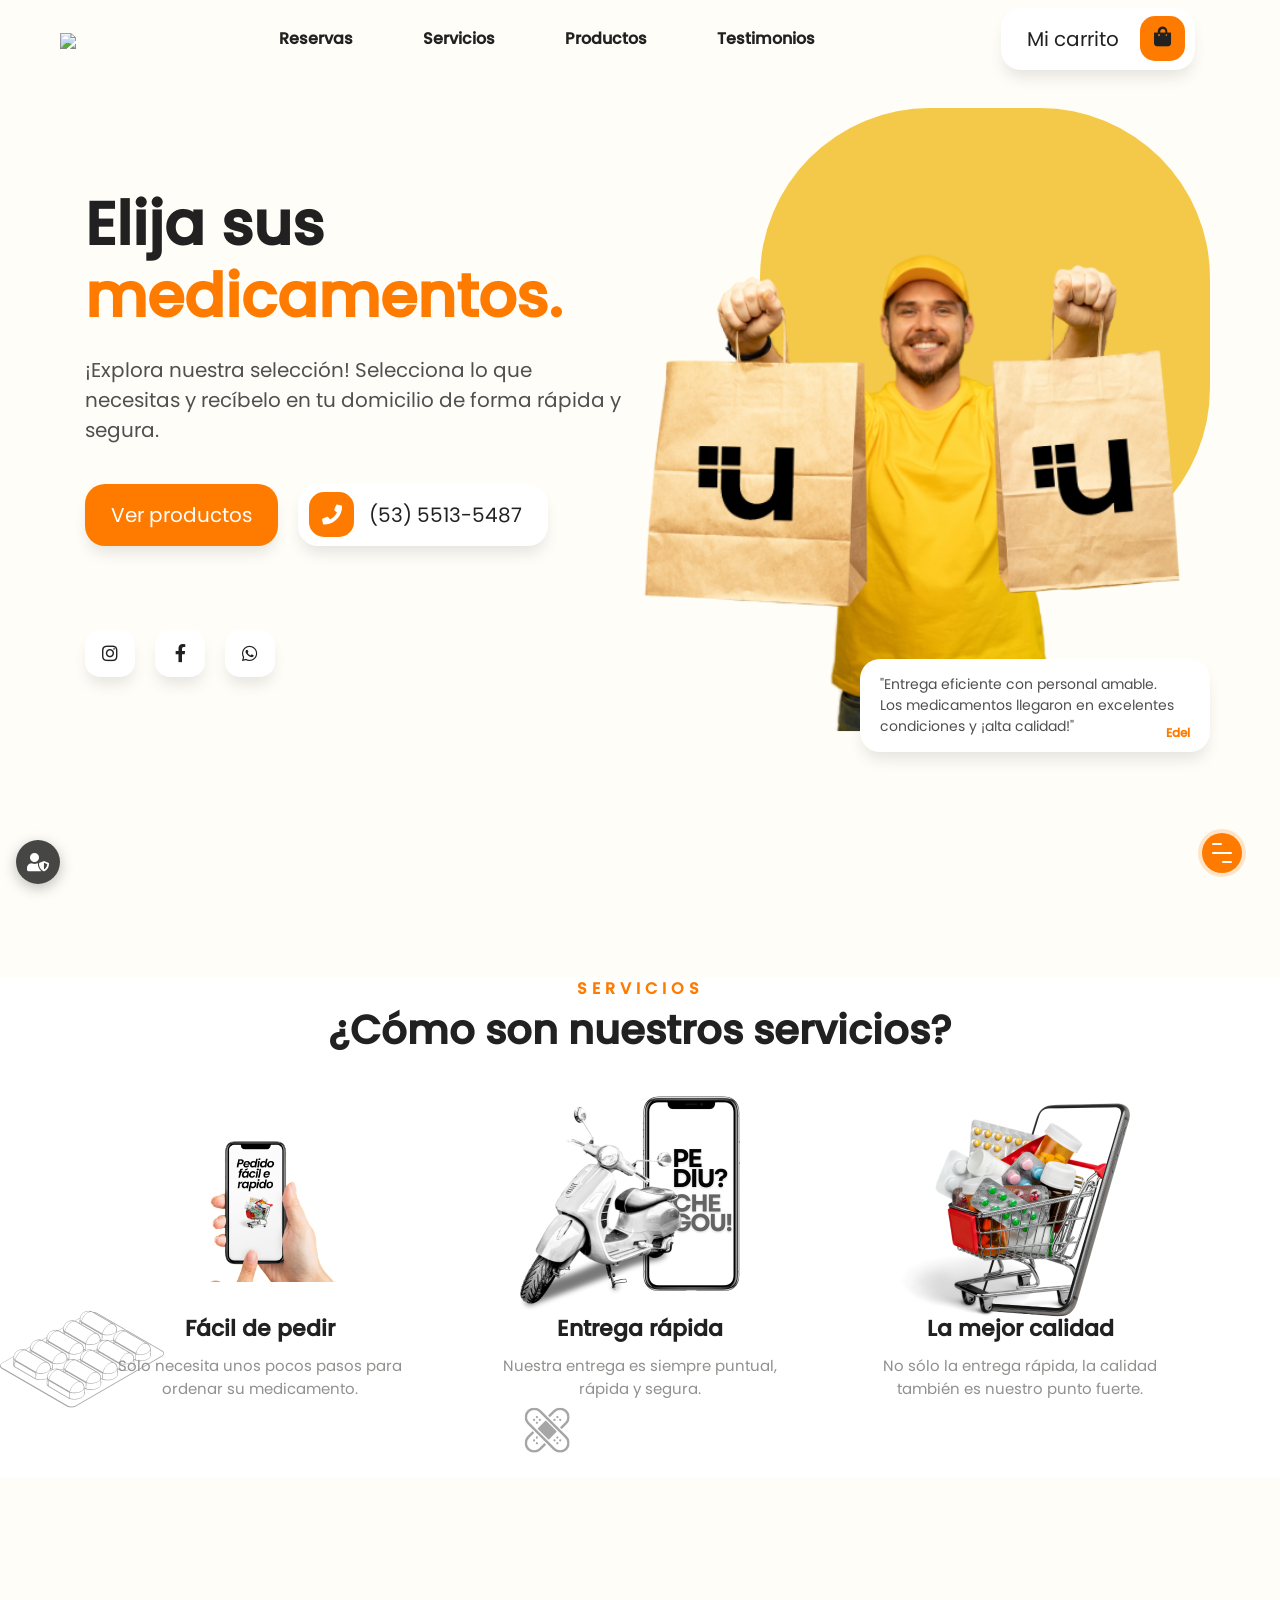
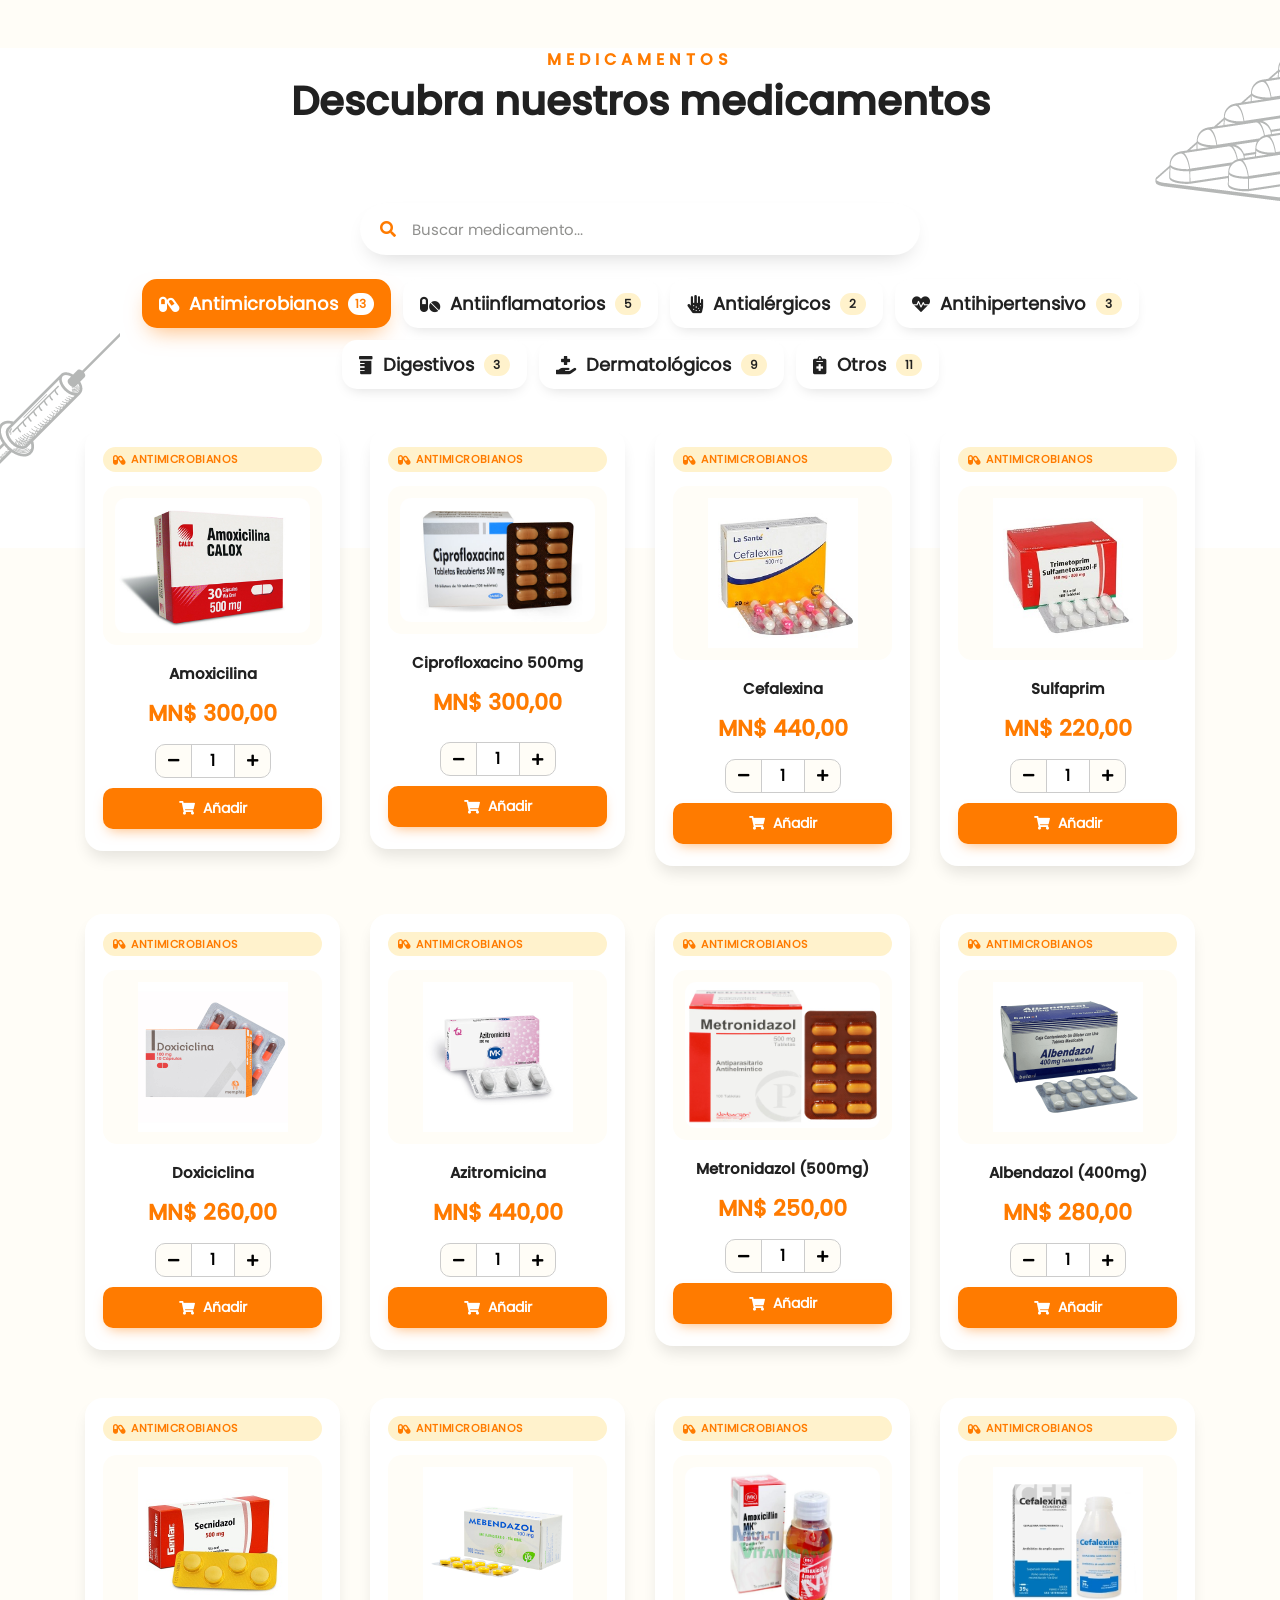
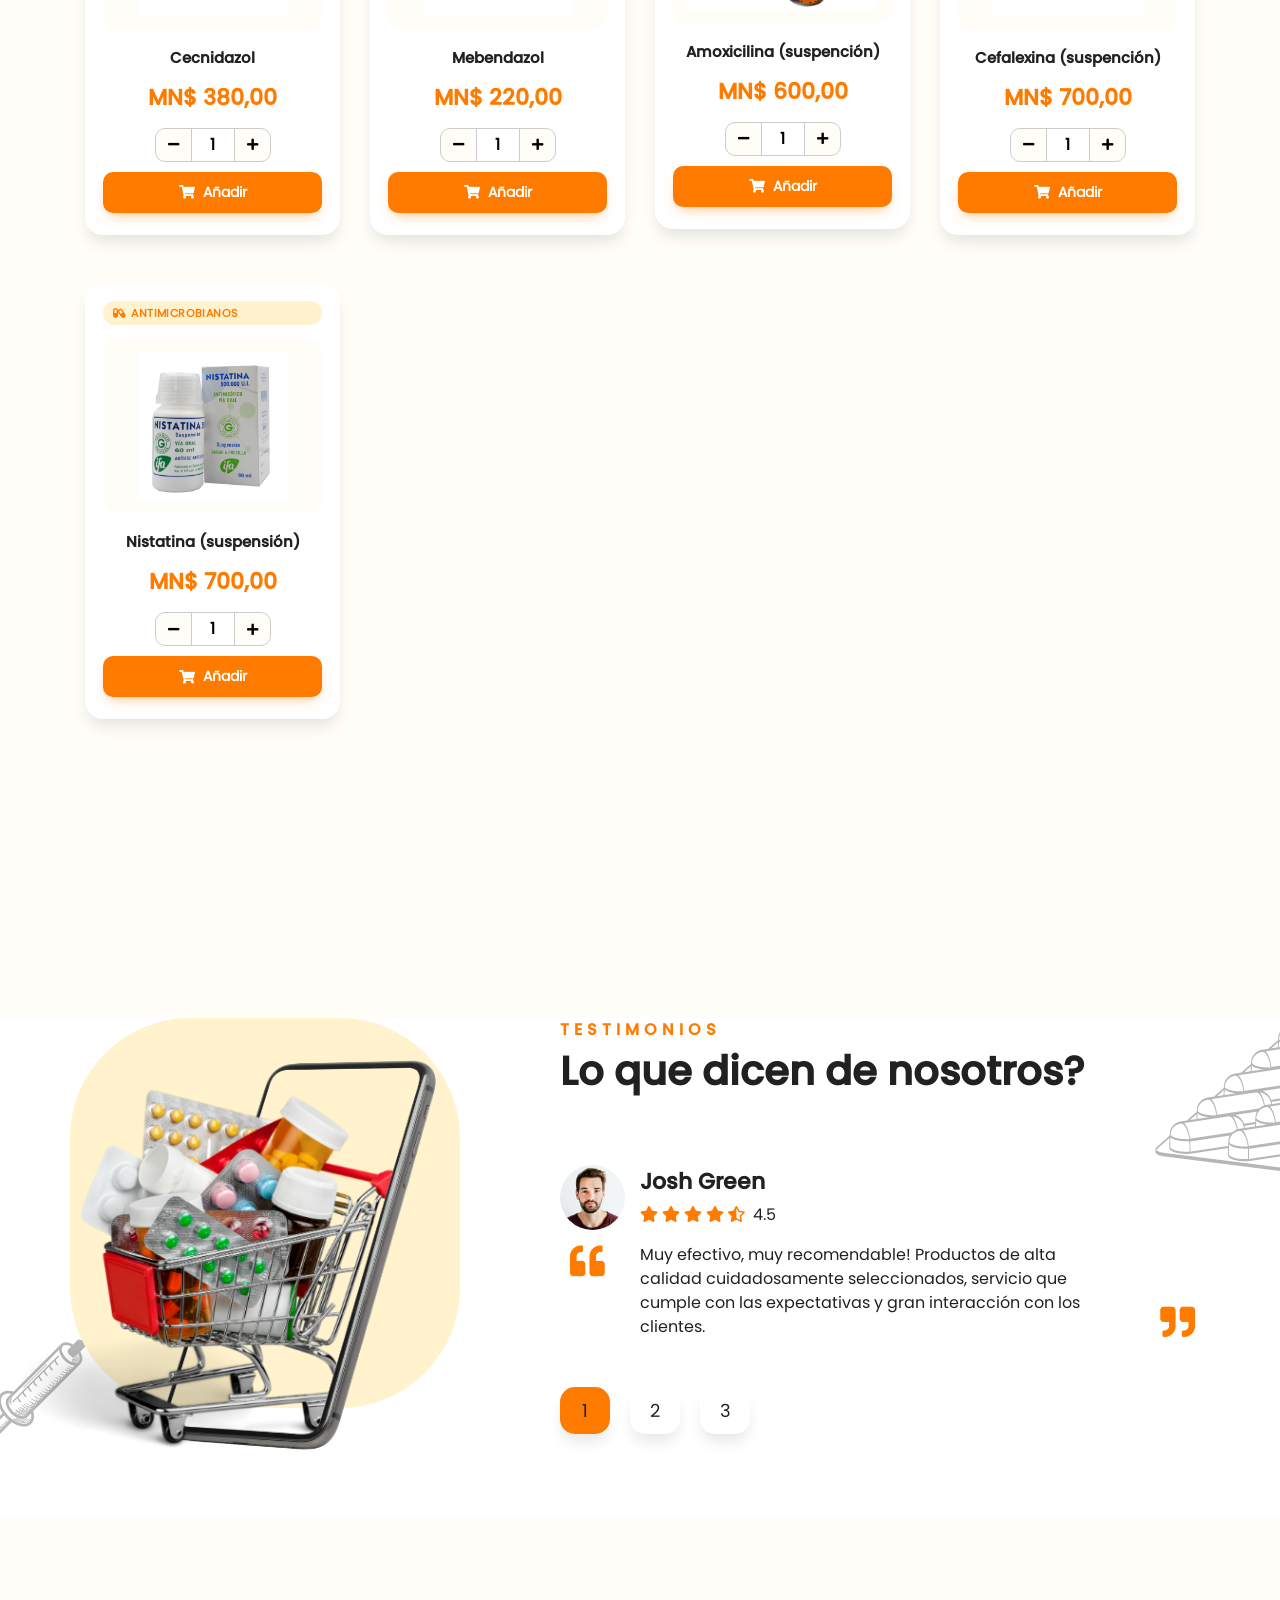
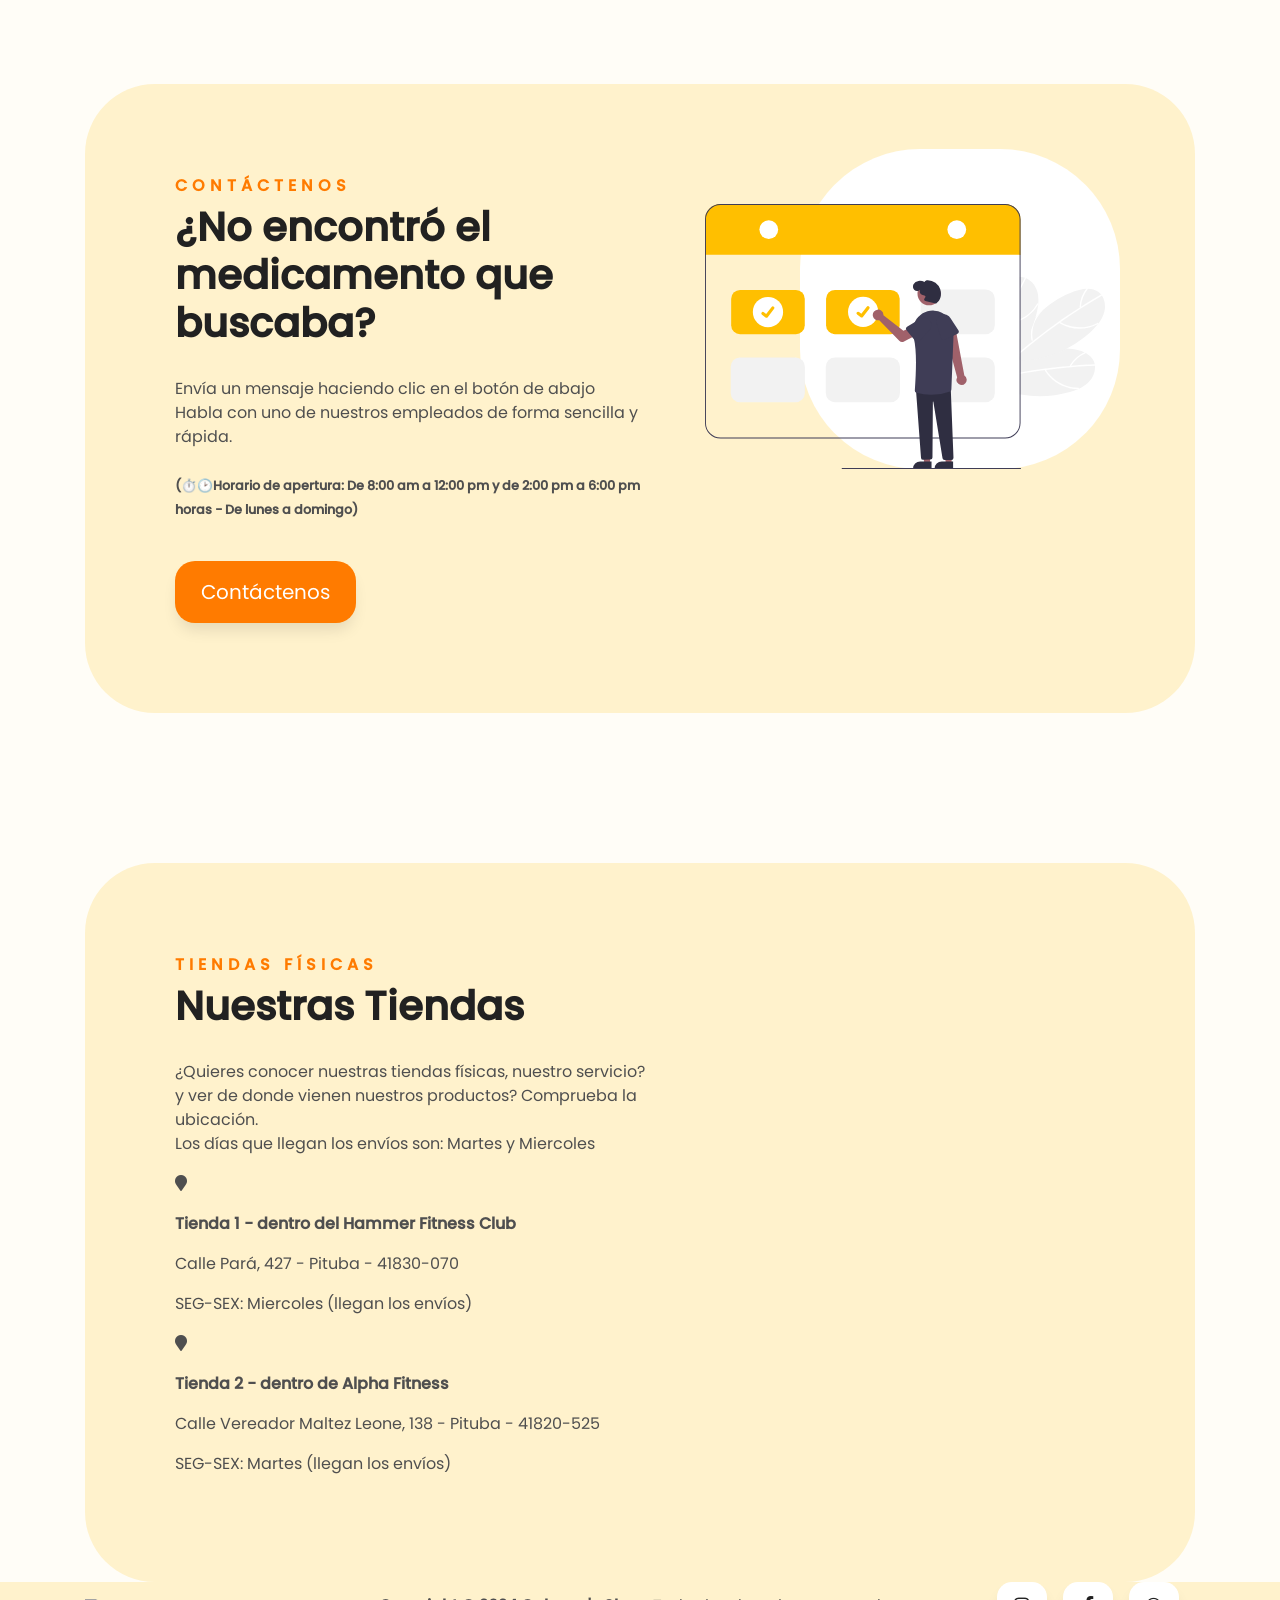
==== commit 126b27e3: "feat: build admin system with config overrides, login, and CRUD" ====
--- a/index.html
+++ b/index.html
@@ -251,42 +251,9 @@
                 </div>
             </div>
 
-            <div class="col-12 col-one container-menu wow fadeInUp">
-                <a id="menu-burgers" class="btn btn-white btn-sm mr-3 active menu-categoria" onclick="cardapio.metodos.obterItensCardapio('burgers')">
-                    <i class="fas fa-capsules menu-icon"></i>
-                    <span class="menu-label">Antimicrobianos</span>
-                    <span class="menu-count">0</span>
-                </a>
-                <a id="menu-pizzas" class="btn btn-white btn-sm mr-3 menu-categoria" onclick="cardapio.metodos.obterItensCardapio('pizzas')">
-                    <i class="fas fa-pills menu-icon"></i>
-                    <span class="menu-label">Antiinflamatorios</span>
-                    <span class="menu-count">0</span>
-                </a>
-                <a id="menu-churrasco" class="btn btn-white btn-sm mr-3 menu-categoria" onclick="cardapio.metodos.obterItensCardapio('churrasco')">
-                    <i class="fas fa-allergies menu-icon"></i>
-                    <span class="menu-label">Antialérgicos</span>
-                    <span class="menu-count">0</span>
-                </a>
-                <a id="menu-steaks" class="btn btn-white btn-sm mr-3 menu-categoria" onclick="cardapio.metodos.obterItensCardapio('steaks')">
-                    <i class="fas fa-heartbeat menu-icon"></i>
-                    <span class="menu-label">Antihipertensivo</span>
-                    <span class="menu-count">0</span>
-                </a>
-                <a id="menu-bebidas" class="btn btn-white btn-sm mr-3 menu-categoria" onclick="cardapio.metodos.obterItensCardapio('bebidas')">
-                    <i class="fas fa-prescription-bottle menu-icon"></i>
-                    <span class="menu-label">Digestivos</span>
-                    <span class="menu-count">0</span>
-                </a>
-                <a id="menu-sobremesas" class="btn btn-white btn-sm mr-3 menu-categoria" onclick="cardapio.metodos.obterItensCardapio('sobremesas')">
-                    <i class="fas fa-hand-holding-medical menu-icon"></i>
-                    <span class="menu-label">Dermatológicos</span>
-                    <span class="menu-count">0</span>
-                </a>
-                <a id="menu-outros" class="btn btn-white btn-sm mr-3 menu-categoria" onclick="cardapio.metodos.obterItensCardapio('outros')">
-                    <i class="fas fa-notes-medical menu-icon"></i>
-                    <span class="menu-label">Otros</span>
-                    <span class="menu-count">0</span>
-                </a>
+            <div class="col-12 col-one container-menu wow fadeInUp" id="barraCategoriasMenu">
+                <!-- Las categorías se renderizan dinámicamente por JS
+                     (ver cardapio.metodos.renderBarraCategorias en app.js) -->
             </div>
 
 
@@ -660,8 +627,45 @@
 
                     <div class="modal-direccion-body">
 
-                        <!-- Contenido para ENTREGA A DOMICILIO -->
-                        <div id="modalContentDomicilio" class="hidden">
+                        <!-- 1) Datos de contacto (compartido para domicilio y local) -->
+                        <div class="modal-form-section modal-form-section-first">
+                            <div class="form-section-title">
+                                <span class="form-section-num">1</span>
+                                <span class="form-section-label">Tus datos de contacto</span>
+                            </div>
+                            <p class="hint-entrega mt-0">
+                                <i class="fas fa-exclamation-circle"></i>
+                                Los datos marcados con <span class="req-asterisk">*</span> son obligatorios para completar el pedido.
+                            </p>
+                            <div class="row">
+                                <div class="col-12 col-lg-6 col-md-6 col-sm-12">
+                                    <div class="form-group">
+                                        <label><i class="fas fa-user"></i> ¿Cuál es tu nombre? <span class="req-asterisk">*</span></label>
+                                        <input id="txtComplemento" type="text" class="form-control" placeholder="Tu nombre completo" required oninput="cardapio.metodos.actualizarEstadoBotonRevisar()" />
+                                    </div>
+                                </div>
+
+                                <div class="col-12 col-lg-6 col-md-6 col-sm-12">
+                                    <div class="form-group">
+                                        <label><i class="fas fa-phone"></i> Teléfono <span class="req-asterisk">*</span></label>
+                                        <div class="telefono-input-wrap">
+                                            <select id="ddlCountryCode" class="form-control-country" aria-label="Código de país">
+                                                <!-- Se llena por JS -->
+                                            </select>
+                                            <input id="txtCEP" type="tel" inputmode="numeric" class="form-control form-control-telefono" placeholder="Número de teléfono" required oninput="cardapio.metodos.validarTelefonoEnVivo(); cardapio.metodos.actualizarEstadoBotonRevisar()" />
+                                        </div>
+                                        <p class="telefono-feedback" id="telefonoFeedback"></p>
+                                    </div>
+                                </div>
+                            </div>
+                        </div>
+
+                        <!-- 2) Contenido para ENTREGA A DOMICILIO -->
+                        <div id="modalContentDomicilio" class="modal-form-section hidden">
+                            <div class="form-section-title">
+                                <span class="form-section-num">2</span>
+                                <span class="form-section-label">Dirección de entrega <span class="req-asterisk">*</span></span>
+                            </div>
                             <p class="hint-entrega mt-0">
                                 <i class="fas fa-exclamation-circle"></i>
                                 Los campos marcados con <span class="req-asterisk">*</span> son obligatorios para completar tu dirección.
@@ -670,14 +674,14 @@
                                 <div class="col-12 col-lg-7 col-md-7 col-sm-12">
                                     <div class="form-group">
                                         <label><i class="fas fa-road"></i> Dirección (calle) <span class="req-asterisk">*</span></label>
-                                        <input id="txtEndereco" type="text" class="form-control" placeholder="Calle, entre calles, edificio..." required />
+                                        <input id="txtEndereco" type="text" class="form-control" placeholder="Calle, entre calles, edificio..." required oninput="cardapio.metodos.actualizarEstadoBotonRevisar()" />
                                     </div>
                                 </div>
 
                                 <div class="col-12 col-lg-5 col-md-5 col-sm-12">
                                     <div class="form-group">
                                         <label><i class="fas fa-map-signs"></i> Reparto / Barrio <span class="req-asterisk">*</span></label>
-                                        <input id="txtBairro" type="text" class="form-control" placeholder="Nombre del reparto" required />
+                                        <input id="txtBairro" type="text" class="form-control" placeholder="Nombre del reparto" required oninput="cardapio.metodos.actualizarEstadoBotonRevisar()" />
                                     </div>
                                 </div>
 
@@ -693,8 +697,12 @@
                             </div>
                         </div>
 
-                        <!-- Contenido para RECOGER EN EL LOCAL -->
-                        <div id="modalContentLocal" class="hidden">
+                        <!-- 2) Contenido para RECOGER EN EL LOCAL -->
+                        <div id="modalContentLocal" class="modal-form-section hidden">
+                            <div class="form-section-title">
+                                <span class="form-section-num">2</span>
+                                <span class="form-section-label">Punto de recogida</span>
+                            </div>
                             <div class="info-local info-local-modal">
                                 <div class="info-local-icon"><i class="fas fa-store"></i></div>
                                 <div class="info-local-body">
@@ -729,40 +737,7 @@
                             </div>
                         </div>
 
-                        <!-- Datos de contacto (compartido para domicilio y local) -->
-                        <div class="modal-form-section">
-                            <div class="form-section-title">
-                                <span class="form-section-num">2</span>
-                                <span class="form-section-label">Tus datos de contacto</span>
-                            </div>
-                            <p class="hint-entrega mt-0">
-                                <i class="fas fa-exclamation-circle"></i>
-                                Los datos marcados con <span class="req-asterisk">*</span> son obligatorios para completar el pedido.
-                            </p>
-                            <div class="row">
-                                <div class="col-12 col-lg-6 col-md-6 col-sm-12">
-                                    <div class="form-group">
-                                        <label><i class="fas fa-user"></i> ¿Cuál es tu nombre? <span class="req-asterisk">*</span></label>
-                                        <input id="txtComplemento" type="text" class="form-control" placeholder="Tu nombre completo" required />
-                                    </div>
-                                </div>
-
-                                <div class="col-12 col-lg-6 col-md-6 col-sm-12">
-                                    <div class="form-group">
-                                        <label><i class="fas fa-phone"></i> Teléfono <span class="req-asterisk">*</span></label>
-                                        <div class="telefono-input-wrap">
-                                            <select id="ddlCountryCode" class="form-control-country" aria-label="Código de país">
-                                                <!-- Se llena por JS -->
-                                            </select>
-                                            <input id="txtCEP" type="tel" inputmode="numeric" class="form-control form-control-telefono" placeholder="Número de teléfono" required oninput="cardapio.metodos.validarTelefonoEnVivo()" />
-                                        </div>
-                                        <p class="telefono-feedback" id="telefonoFeedback"></p>
-                                    </div>
-                                </div>
-                            </div>
-                        </div>
-
-                        <!-- Método de pago (compartido para domicilio y local) -->
+                        <!-- 3) Método de pago (compartido para domicilio y local) -->
                         <div class="modal-form-section">
                             <div class="form-section-title">
                                 <span class="form-section-num">3</span>
@@ -888,7 +863,7 @@
             <a onclick="cardapio.metodos.carregarEndereco()" class="btn btn-yellow float-right" id="btnEtapaPedido">
                 Continuar
             </a>
-            <a onclick="cardapio.metodos.resumoPedido()" class="btn btn-yellow float-right hidden" id="btnEtapaEndereco">
+            <a onclick="cardapio.metodos.resumoPedido()" class="btn btn-yellow float-right hidden btn-disabled" id="btnEtapaEndereco" aria-disabled="true">
                 Revisar pedido
             </a>
             <a href="#" class="btn btn-yellow float-right hidden" id="btnEtapaResumo" target="_blank">
@@ -905,6 +880,11 @@
 
 </div>
 
+
+    <!-- Botón flotante discreto para ir al panel de administración -->
+    <a href="admin.html" class="botao-admin" title="Panel de administración" aria-label="Panel de administración">
+        <i class="fas fa-user-shield"></i>
+    </a>
 
     <script type="text/javascript" src="js/jquery-1.12.4.min.js"></script>
     <script type="text/javascript" src="js/modernizr-3.5.0.min.js"></script>
@@ -913,6 +893,7 @@
     <script type="text/javascript" src="js/wow.min.js"></script>
     <script type="text/javascript" src="js/dados.js"></script>
     <script type="text/javascript" src="js/app.js"></script>
+    <script type="text/javascript" src="js/config.js"></script>
     <script type="text/javascript" src="js/script.js"></script>
 
     <script>new WOW().init();</script>
--- a/css/main.css
+++ b/css/main.css
@@ -2455,7 +2455,7 @@
 
 /* ============================================= */
 /* Secciones de formulario DENTRO del modal      */
-/* (Datos de contacto + Método de pago)          */
+/* (Datos de contacto + Dirección + Método pago) */
 /* ============================================= */
 .modal-direccion-body .modal-form-section {
     margin-top: 20px;
@@ -2463,8 +2463,12 @@
     border-top: 1px dashed var(--color-separate);
 }
 
-.modal-direccion-body .modal-form-section:first-of-type {
-    margin-top: 18px;
+/* la primera sección visible NO debe tener separador arriba */
+.modal-direccion-body .modal-form-section-first,
+.modal-direccion-body > .modal-form-section:first-child {
+    margin-top: 4px;
+    padding-top: 0;
+    border-top: none;
 }
 
 .modal-direccion-body .modal-form-section .form-section-title {
@@ -2473,6 +2477,65 @@
 
 .modal-direccion-body .modal-form-section .metodo-pago-group {
     margin-top: 8px;
+}
+
+/* ============================================= */
+/* Botón deshabilitado (Revisar pedido)          */
+/* ============================================= */
+.btn.btn-disabled,
+.btn-yellow.btn-disabled {
+    background-color: #d6d6d6 !important;
+    color: #8a8a8a !important;
+    cursor: not-allowed !important;
+    box-shadow: none !important;
+    opacity: 0.85;
+    pointer-events: none;
+}
+
+.btn.btn-disabled:hover,
+.btn-yellow.btn-disabled:hover {
+    background-color: #d6d6d6 !important;
+    color: #8a8a8a !important;
+}
+
+/* ============================================= */
+/* Botón flotante de acceso al panel de admin    */
+/* ============================================= */
+.botao-admin {
+    position: fixed;
+    left: 16px;
+    bottom: 16px;
+    width: 44px;
+    height: 44px;
+    border-radius: 50%;
+    background: rgba(30, 30, 30, 0.82);
+    color: #fff !important;
+    display: flex;
+    align-items: center;
+    justify-content: center;
+    font-size: 18px;
+    z-index: 900;
+    text-decoration: none !important;
+    box-shadow: 0 4px 14px rgba(0, 0, 0, 0.25);
+    transition: background 0.2s ease, transform 0.2s ease;
+}
+
+.botao-admin:hover,
+.botao-admin:focus {
+    background: rgba(10, 125, 44, 0.92);
+    transform: translateY(-2px);
+    color: #fff !important;
+}
+
+@media (max-width: 575px) {
+    .botao-admin {
+        width: 40px;
+        height: 40px;
+        font-size: 16px;
+        left: 12px;
+        bottom: 12px;
+        opacity: 0.85;
+    }
 }
 
 /* ============================================= */
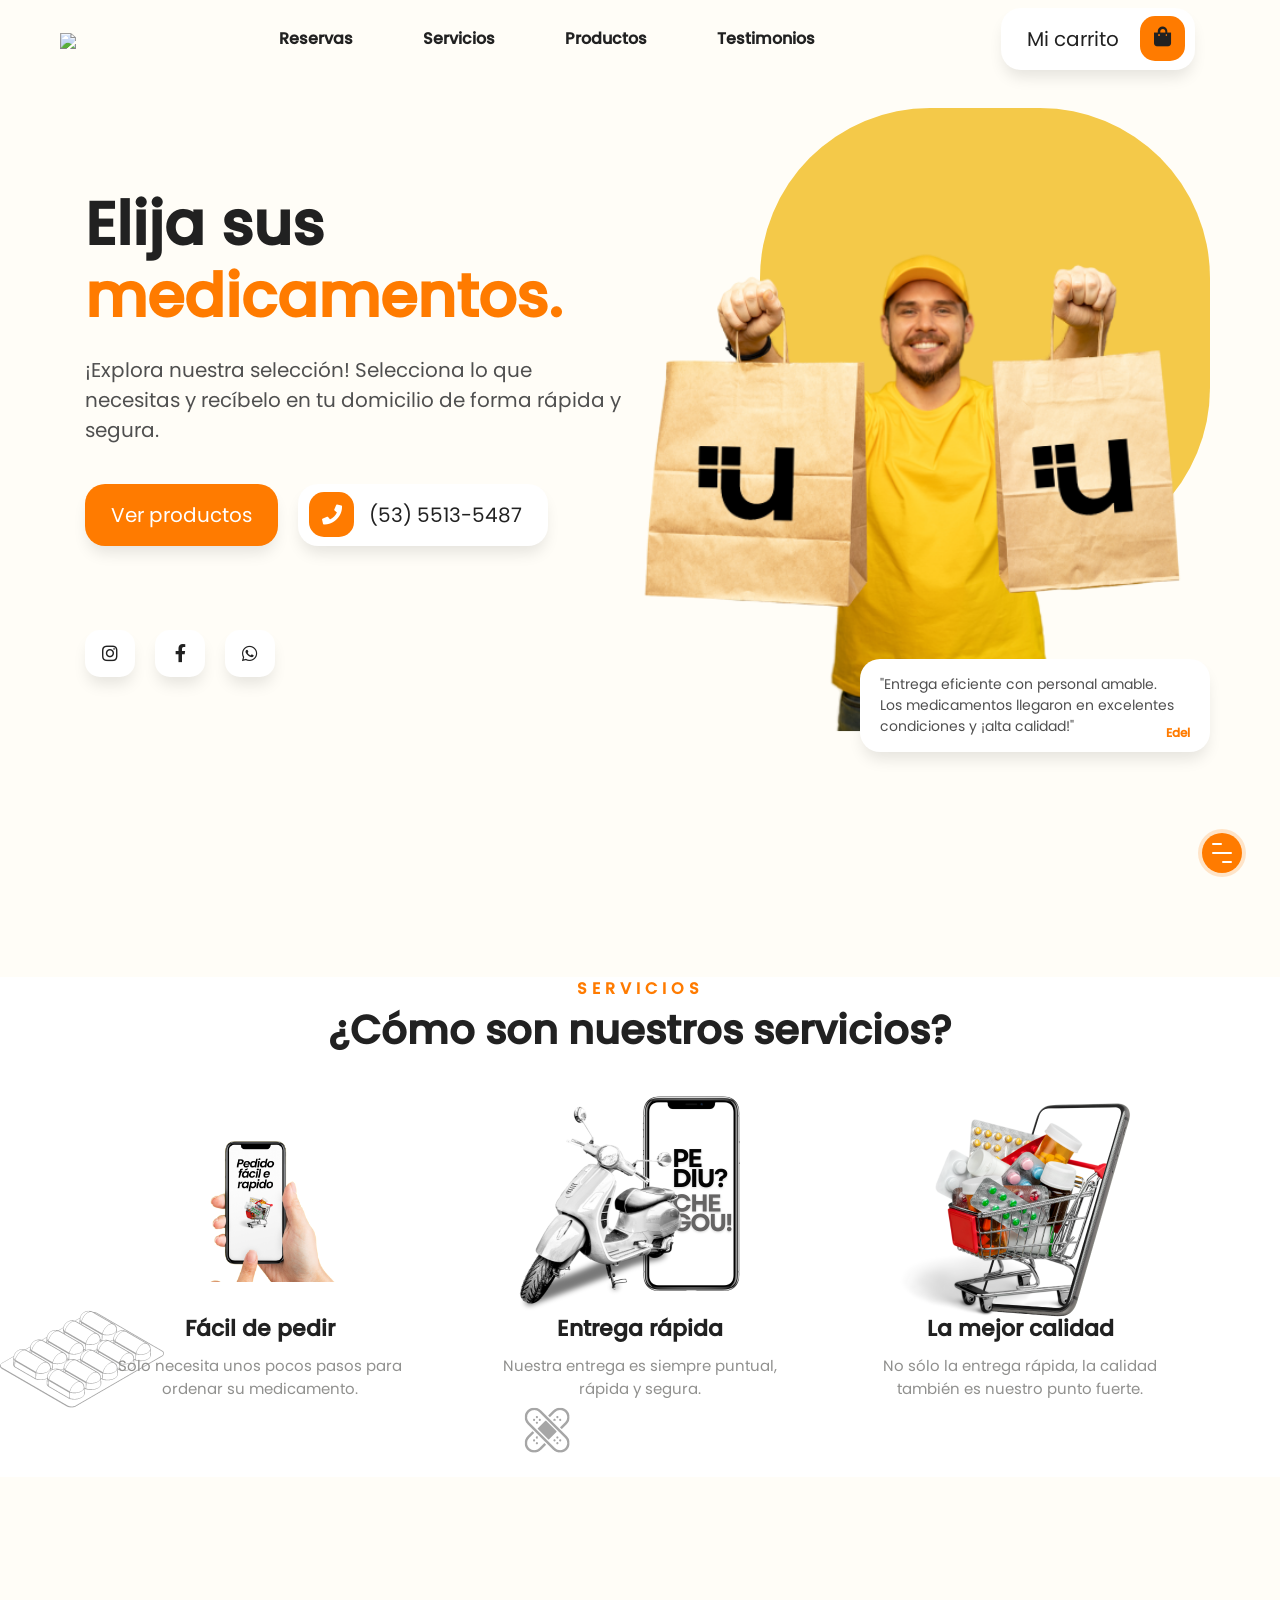
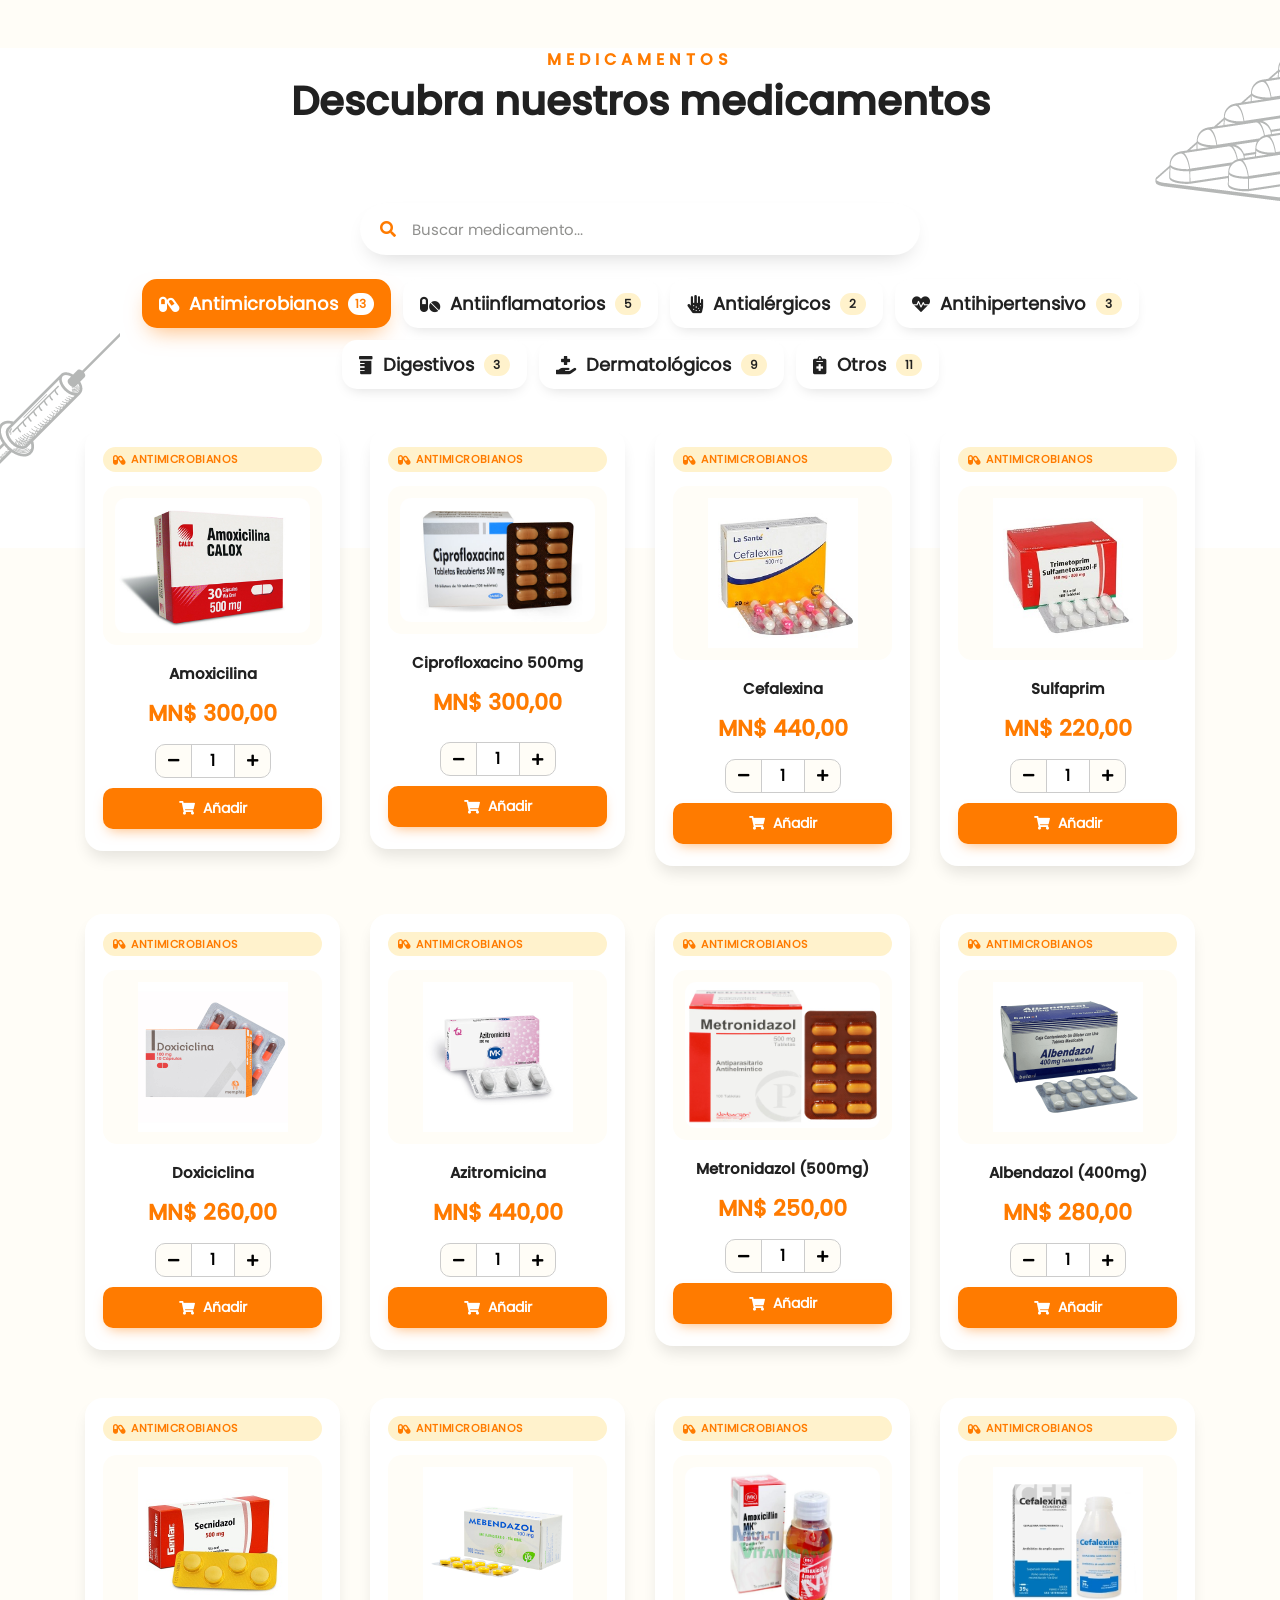
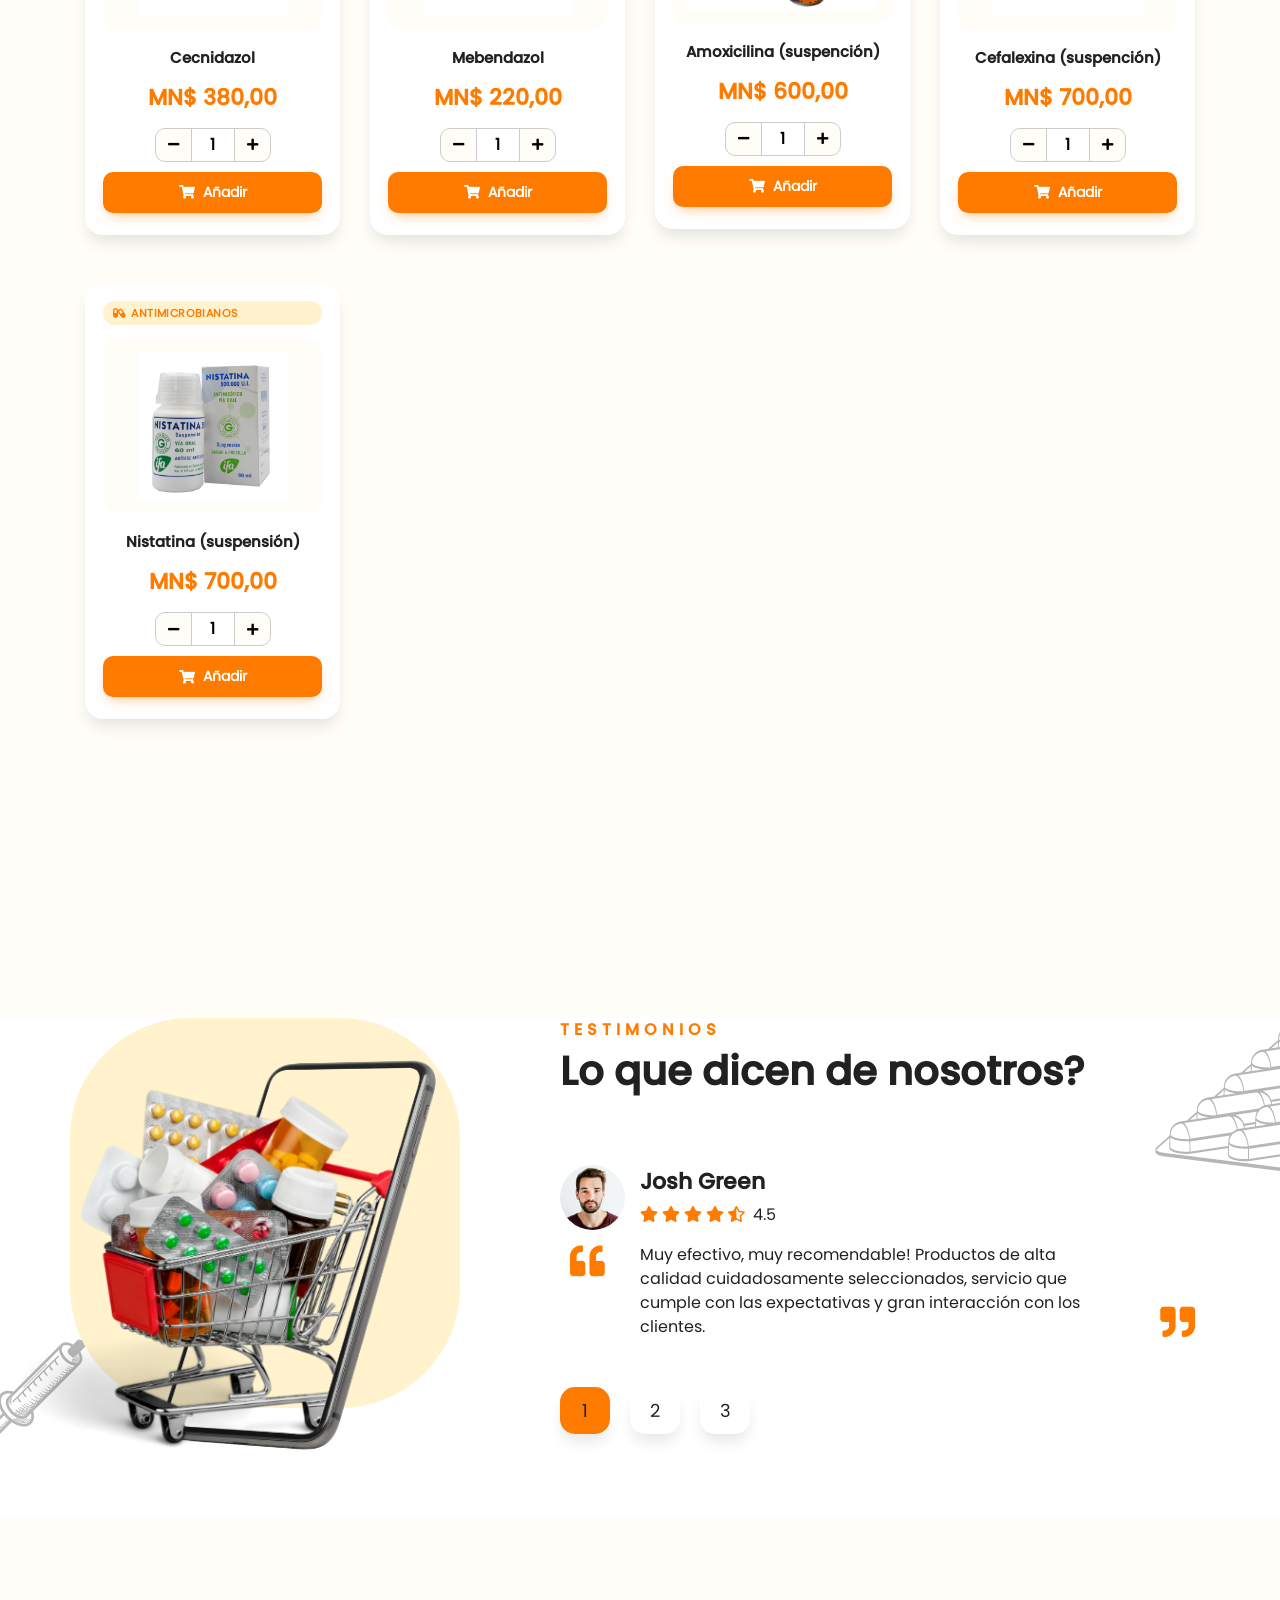
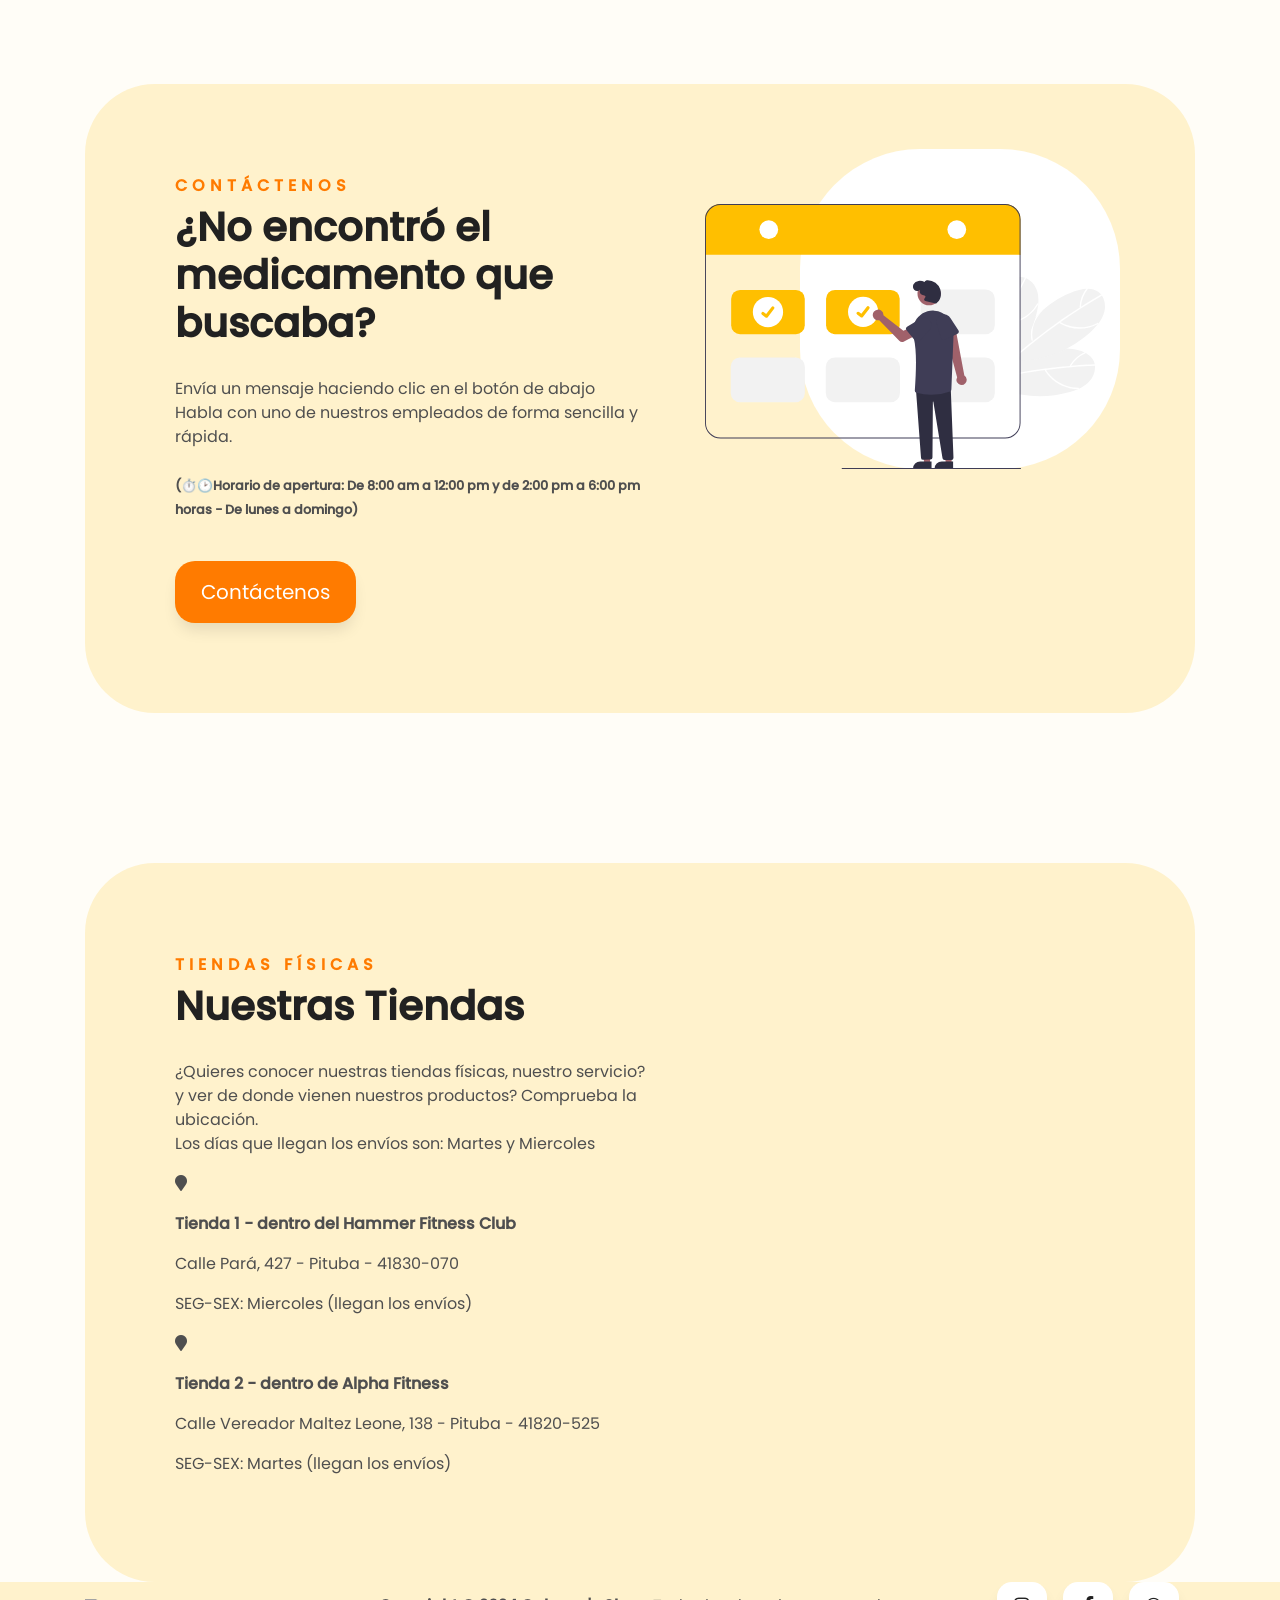
==== commit 751cd79c: "feat: build admin panel with real-time overrides Add admin panel, overrides script, and admin styles" ====
--- a/index.html
+++ b/index.html
@@ -251,9 +251,42 @@
                 </div>
             </div>
 
-            <div class="col-12 col-one container-menu wow fadeInUp" id="barraCategoriasMenu">
-                <!-- Las categorías se renderizan dinámicamente por JS
-                     (ver cardapio.metodos.renderBarraCategorias en app.js) -->
+            <div class="col-12 col-one container-menu wow fadeInUp">
+                <a id="menu-burgers" class="btn btn-white btn-sm mr-3 active menu-categoria" onclick="cardapio.metodos.obterItensCardapio('burgers')">
+                    <i class="fas fa-capsules menu-icon"></i>
+                    <span class="menu-label">Antimicrobianos</span>
+                    <span class="menu-count">0</span>
+                </a>
+                <a id="menu-pizzas" class="btn btn-white btn-sm mr-3 menu-categoria" onclick="cardapio.metodos.obterItensCardapio('pizzas')">
+                    <i class="fas fa-pills menu-icon"></i>
+                    <span class="menu-label">Antiinflamatorios</span>
+                    <span class="menu-count">0</span>
+                </a>
+                <a id="menu-churrasco" class="btn btn-white btn-sm mr-3 menu-categoria" onclick="cardapio.metodos.obterItensCardapio('churrasco')">
+                    <i class="fas fa-allergies menu-icon"></i>
+                    <span class="menu-label">Antialérgicos</span>
+                    <span class="menu-count">0</span>
+                </a>
+                <a id="menu-steaks" class="btn btn-white btn-sm mr-3 menu-categoria" onclick="cardapio.metodos.obterItensCardapio('steaks')">
+                    <i class="fas fa-heartbeat menu-icon"></i>
+                    <span class="menu-label">Antihipertensivo</span>
+                    <span class="menu-count">0</span>
+                </a>
+                <a id="menu-bebidas" class="btn btn-white btn-sm mr-3 menu-categoria" onclick="cardapio.metodos.obterItensCardapio('bebidas')">
+                    <i class="fas fa-prescription-bottle menu-icon"></i>
+                    <span class="menu-label">Digestivos</span>
+                    <span class="menu-count">0</span>
+                </a>
+                <a id="menu-sobremesas" class="btn btn-white btn-sm mr-3 menu-categoria" onclick="cardapio.metodos.obterItensCardapio('sobremesas')">
+                    <i class="fas fa-hand-holding-medical menu-icon"></i>
+                    <span class="menu-label">Dermatológicos</span>
+                    <span class="menu-count">0</span>
+                </a>
+                <a id="menu-outros" class="btn btn-white btn-sm mr-3 menu-categoria" onclick="cardapio.metodos.obterItensCardapio('outros')">
+                    <i class="fas fa-notes-medical menu-icon"></i>
+                    <span class="menu-label">Otros</span>
+                    <span class="menu-count">0</span>
+                </a>
             </div>
 
 
@@ -881,11 +914,6 @@
 </div>
 
 
-    <!-- Botón flotante discreto para ir al panel de administración -->
-    <a href="admin.html" class="botao-admin" title="Panel de administración" aria-label="Panel de administración">
-        <i class="fas fa-user-shield"></i>
-    </a>
-
     <script type="text/javascript" src="js/jquery-1.12.4.min.js"></script>
     <script type="text/javascript" src="js/modernizr-3.5.0.min.js"></script>
     <script type="text/javascript" src="js/bootstrap.min.js"></script>
@@ -893,7 +921,7 @@
     <script type="text/javascript" src="js/wow.min.js"></script>
     <script type="text/javascript" src="js/dados.js"></script>
     <script type="text/javascript" src="js/app.js"></script>
-    <script type="text/javascript" src="js/config.js"></script>
+    <script type="text/javascript" src="js/overrides.js"></script>
     <script type="text/javascript" src="js/script.js"></script>
 
     <script>new WOW().init();</script>
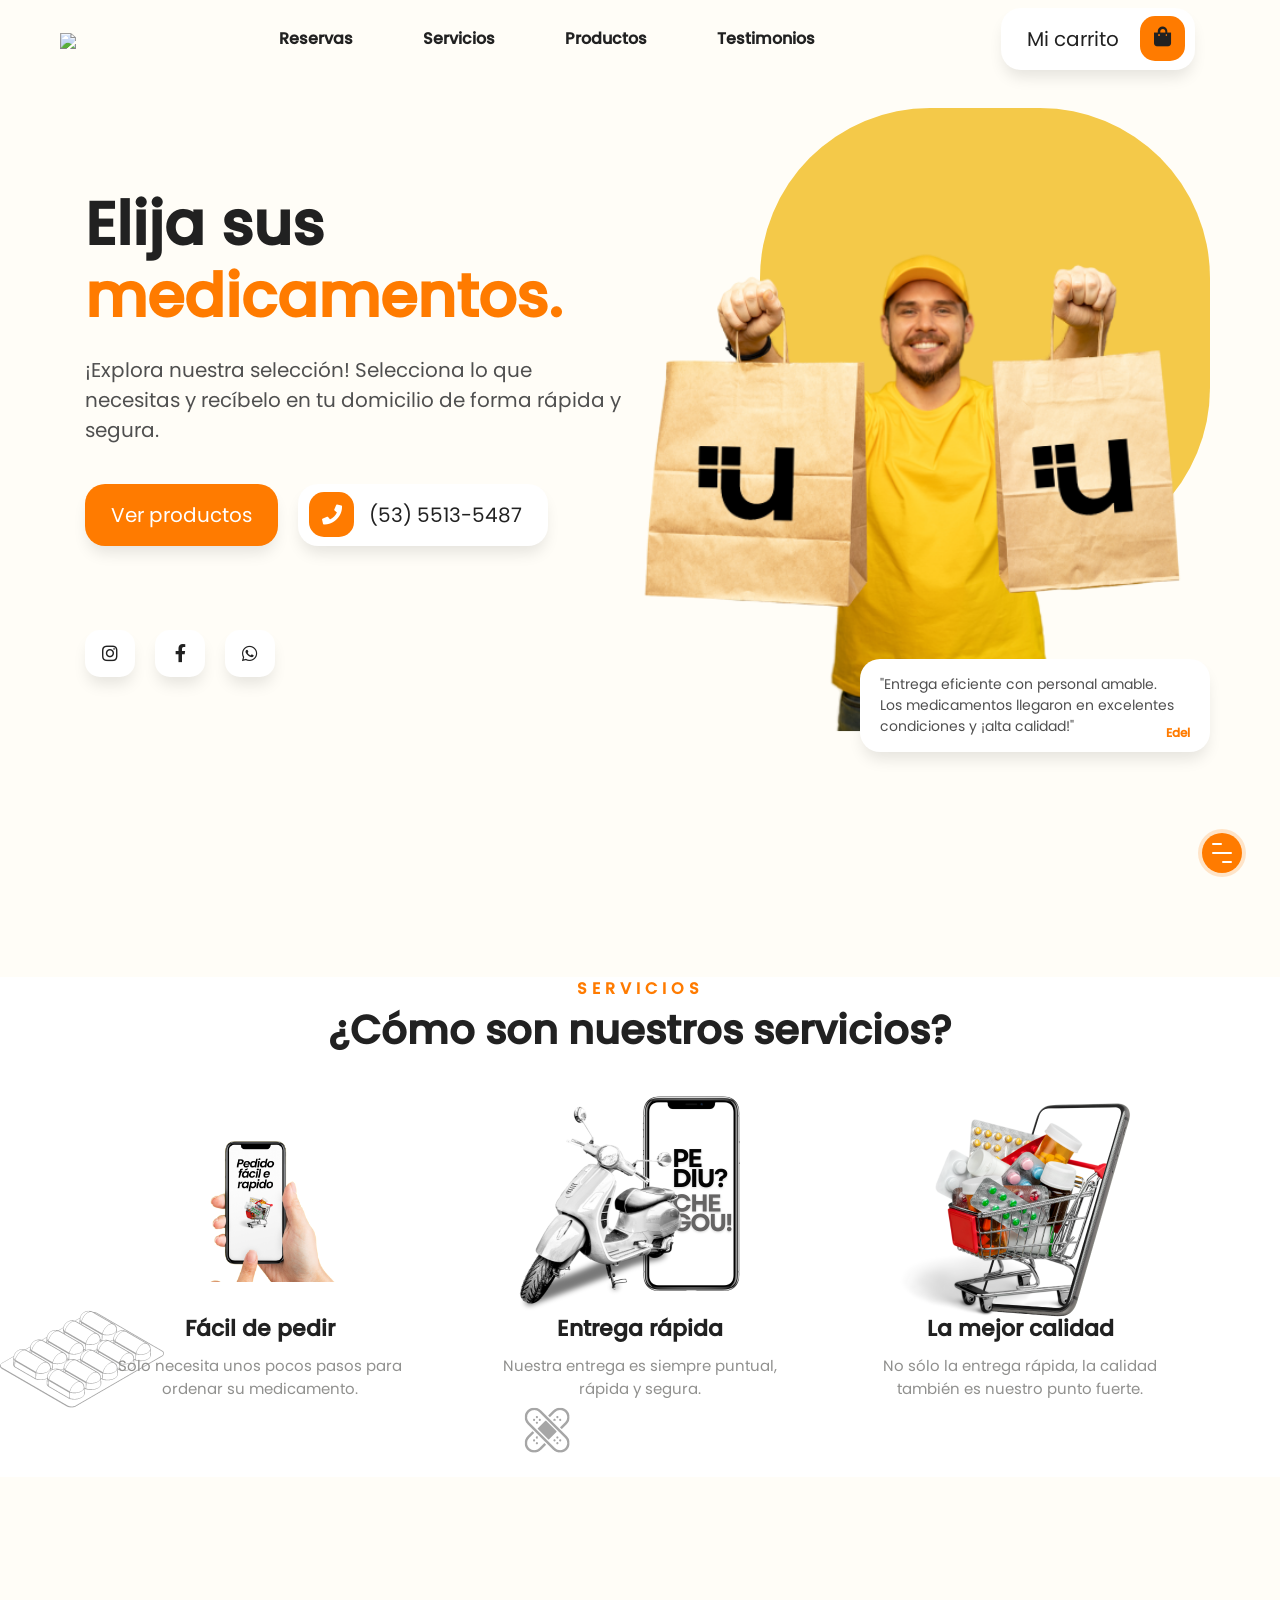
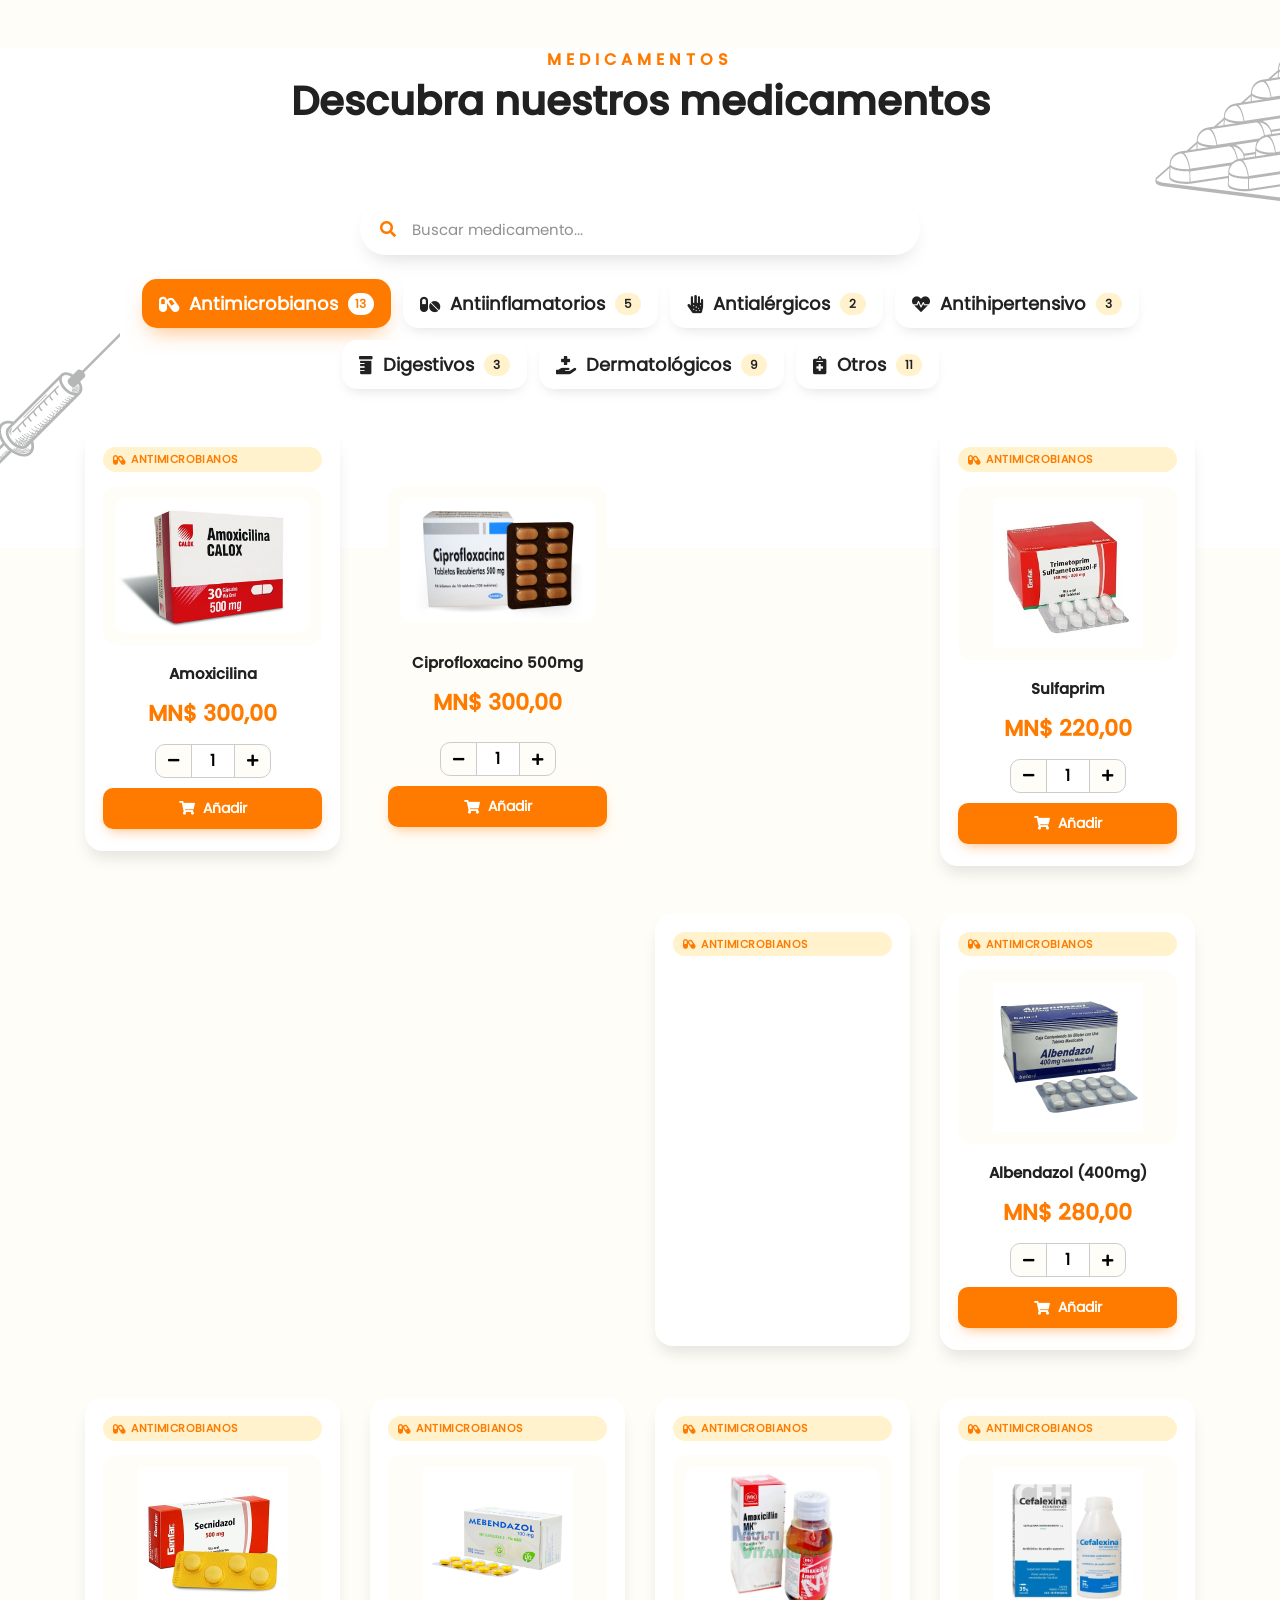
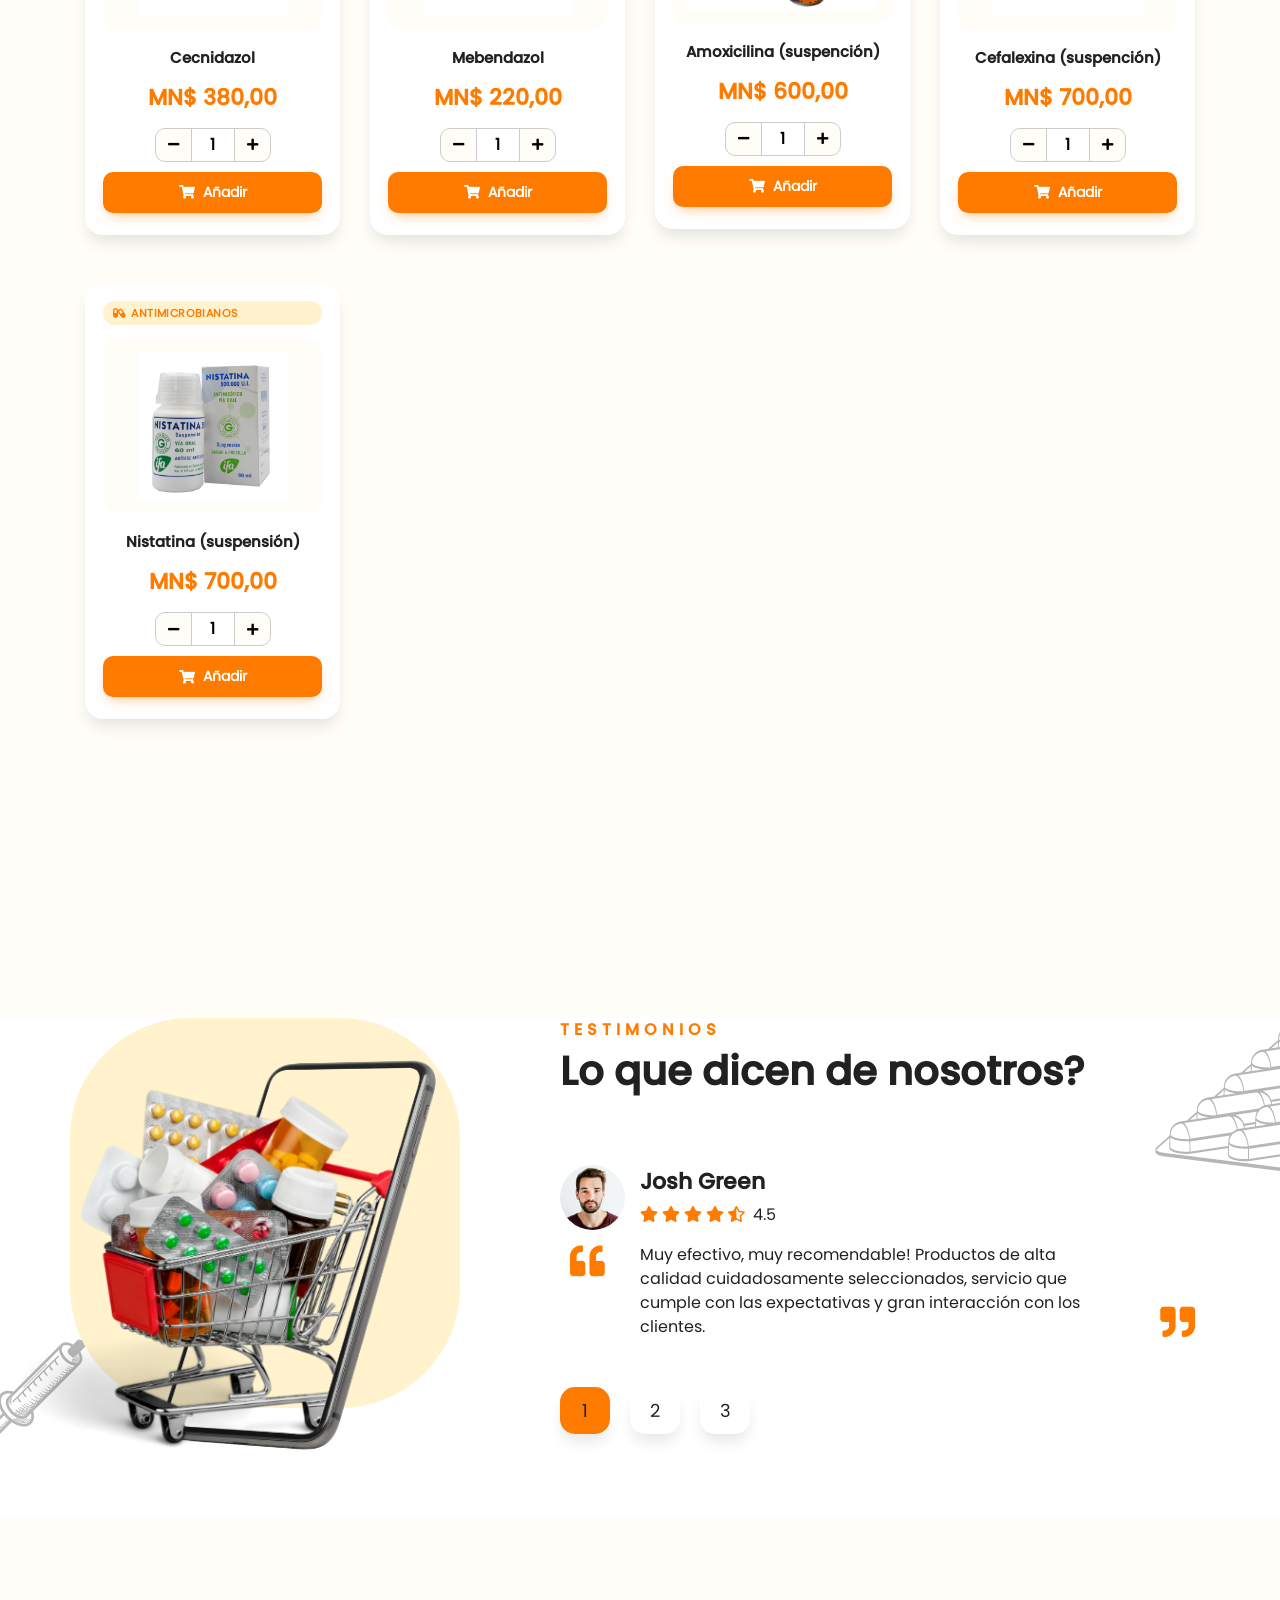
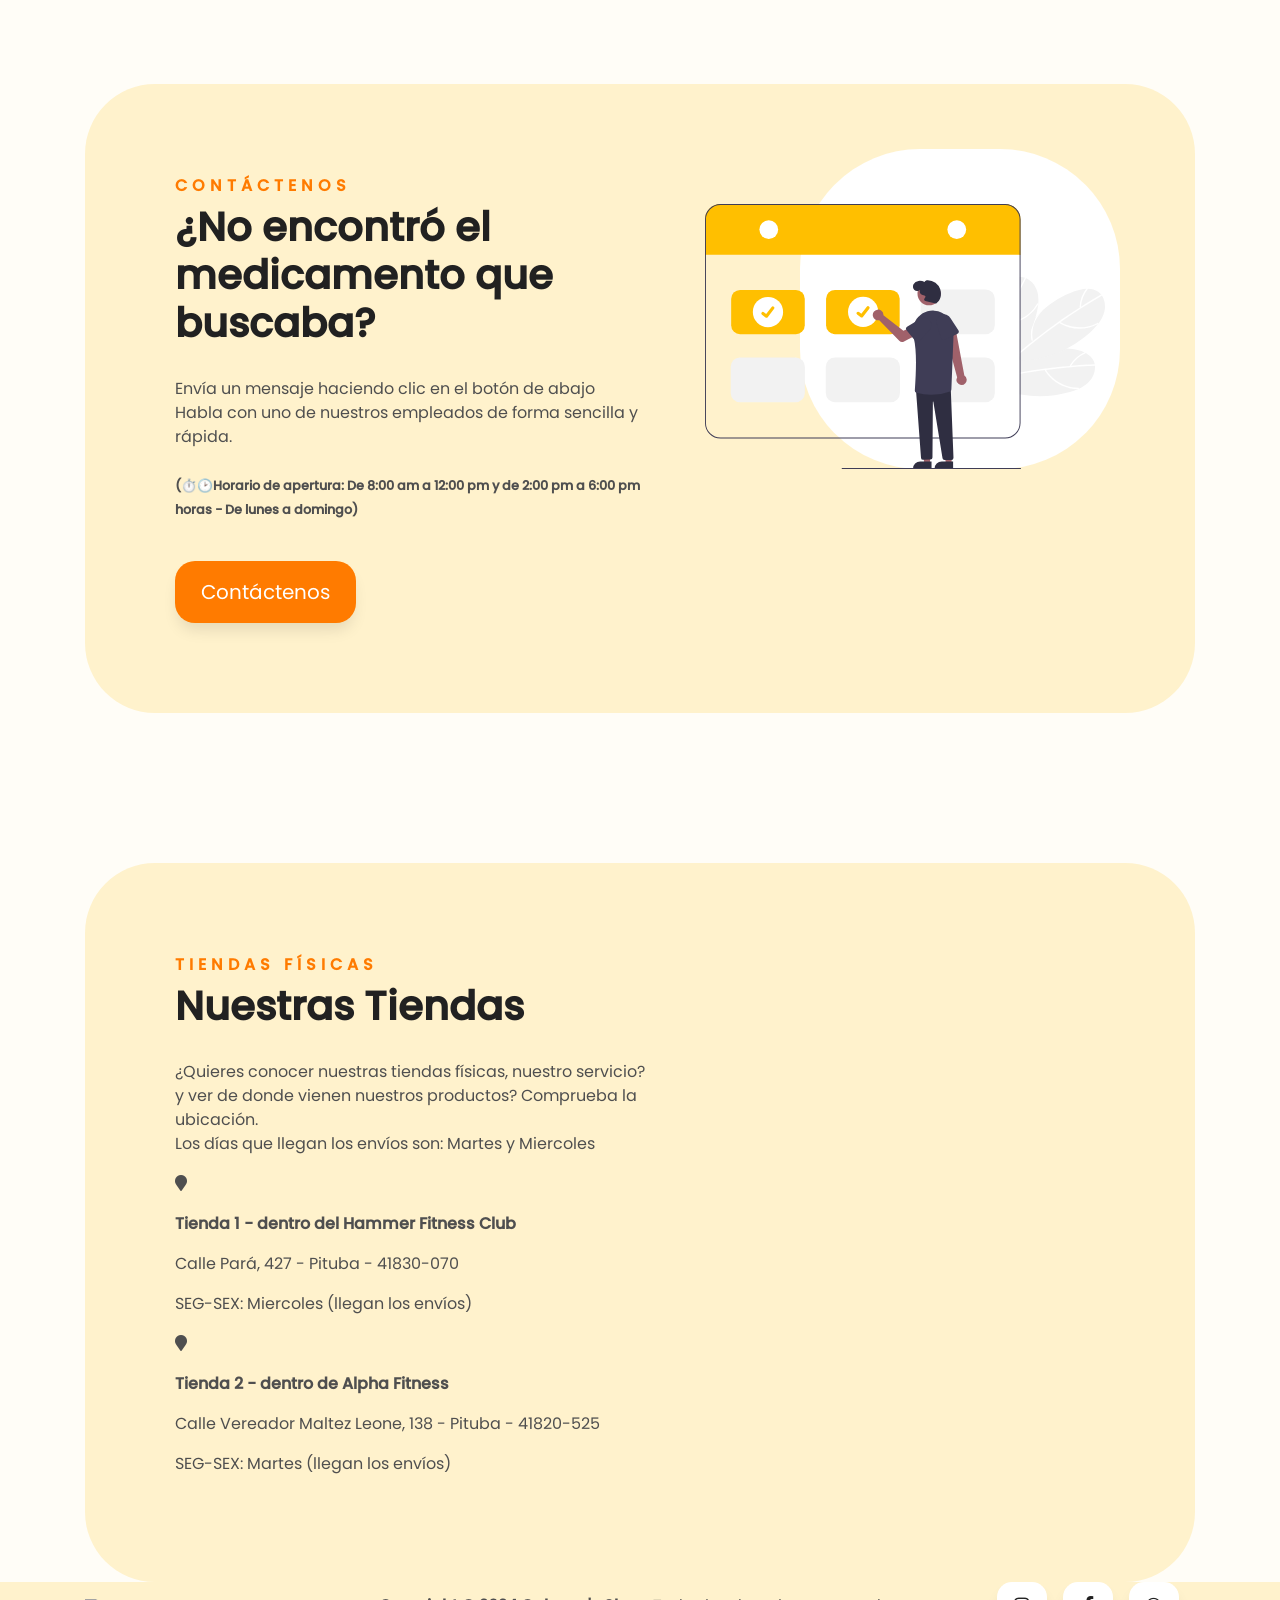
==== commit 249471a2: "feat: open panel in new tab and update manifest to include all project files Dynamically load manife" ====
--- a/index.html
+++ b/index.html
@@ -108,8 +108,11 @@
 
         <span>Mi carrito</span></a>
       </li>
-    </d>
-  </div>
+      <li class="more-button-list-item">
+        <a href="admin.html" target="_blank" rel="noopener" class="link"><i class="fas fa-sliders-h"></i>
+        <span>Panel control</span></a>
+      </li>
+    </ul>
   </div>
   <!-- partial -->
   
--- a/css/main.css
+++ b/css/main.css
@@ -2499,46 +2499,6 @@
 }
 
 /* ============================================= */
-/* Botón flotante de acceso al panel de admin    */
-/* ============================================= */
-.botao-admin {
-    position: fixed;
-    left: 16px;
-    bottom: 16px;
-    width: 44px;
-    height: 44px;
-    border-radius: 50%;
-    background: rgba(30, 30, 30, 0.82);
-    color: #fff !important;
-    display: flex;
-    align-items: center;
-    justify-content: center;
-    font-size: 18px;
-    z-index: 900;
-    text-decoration: none !important;
-    box-shadow: 0 4px 14px rgba(0, 0, 0, 0.25);
-    transition: background 0.2s ease, transform 0.2s ease;
-}
-
-.botao-admin:hover,
-.botao-admin:focus {
-    background: rgba(10, 125, 44, 0.92);
-    transform: translateY(-2px);
-    color: #fff !important;
-}
-
-@media (max-width: 575px) {
-    .botao-admin {
-        width: 40px;
-        height: 40px;
-        font-size: 16px;
-        left: 12px;
-        bottom: 12px;
-        opacity: 0.85;
-    }
-}
-
-/* ============================================= */
 /* Caja de número de orden en el resumen         */
 /* ============================================= */
 .resumo-orden-box {
--- a/css/menu.css
+++ b/css/menu.css
@@ -21,6 +21,10 @@
   .list-container.active .more-button-list-item:nth-child(4) {
     -webkit-animation-delay: 0.8s;
             animation-delay: 0.8s;
+  }
+  .list-container.active .more-button-list-item:nth-child(5) {
+    -webkit-animation-delay: 1s;
+            animation-delay: 1s;
   }
   .list-container.active .more-button {
     -webkit-animation: onePulse 0.6s forwards linear;
@@ -222,4 +226,4 @@
     align-self: flex-end;
     transition: transform 300ms cubic-bezier(0.52, -0.8, 0.52, 0.52);
     transform-origin: left;
-  }+  }
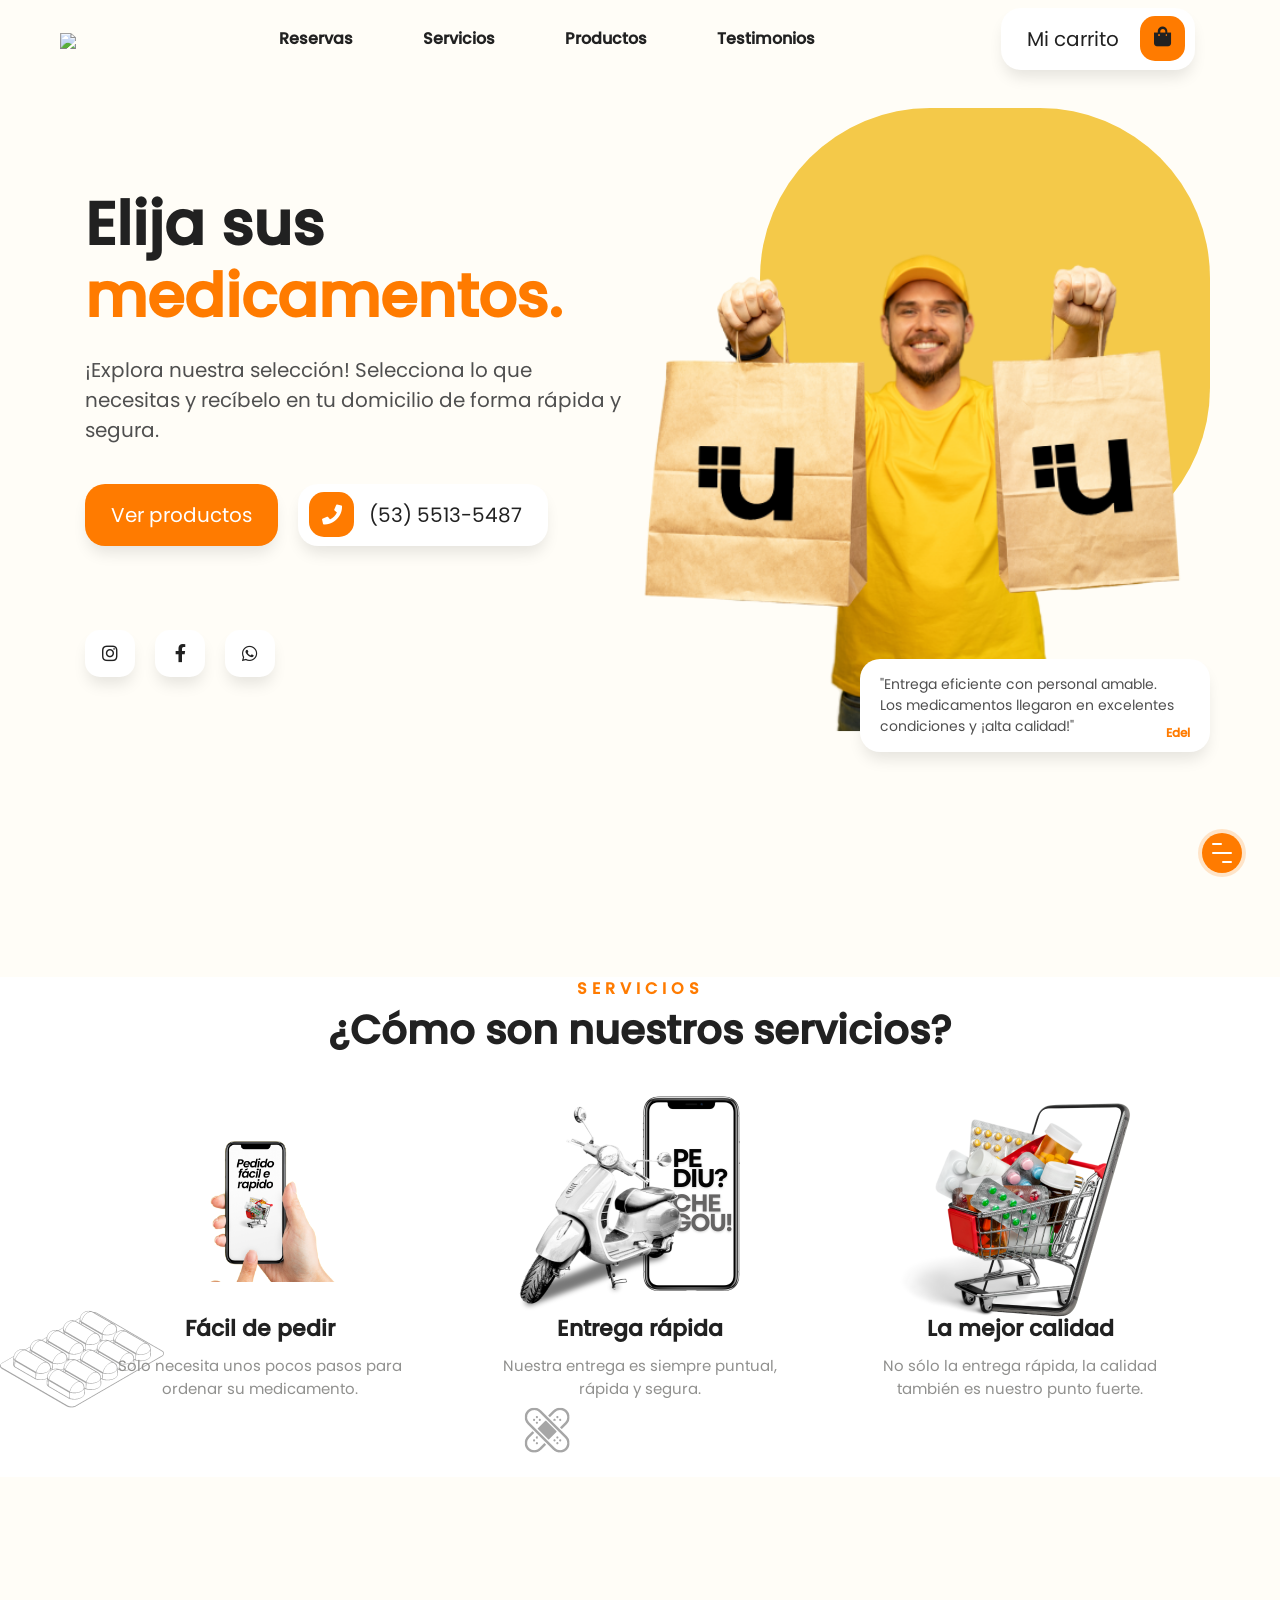
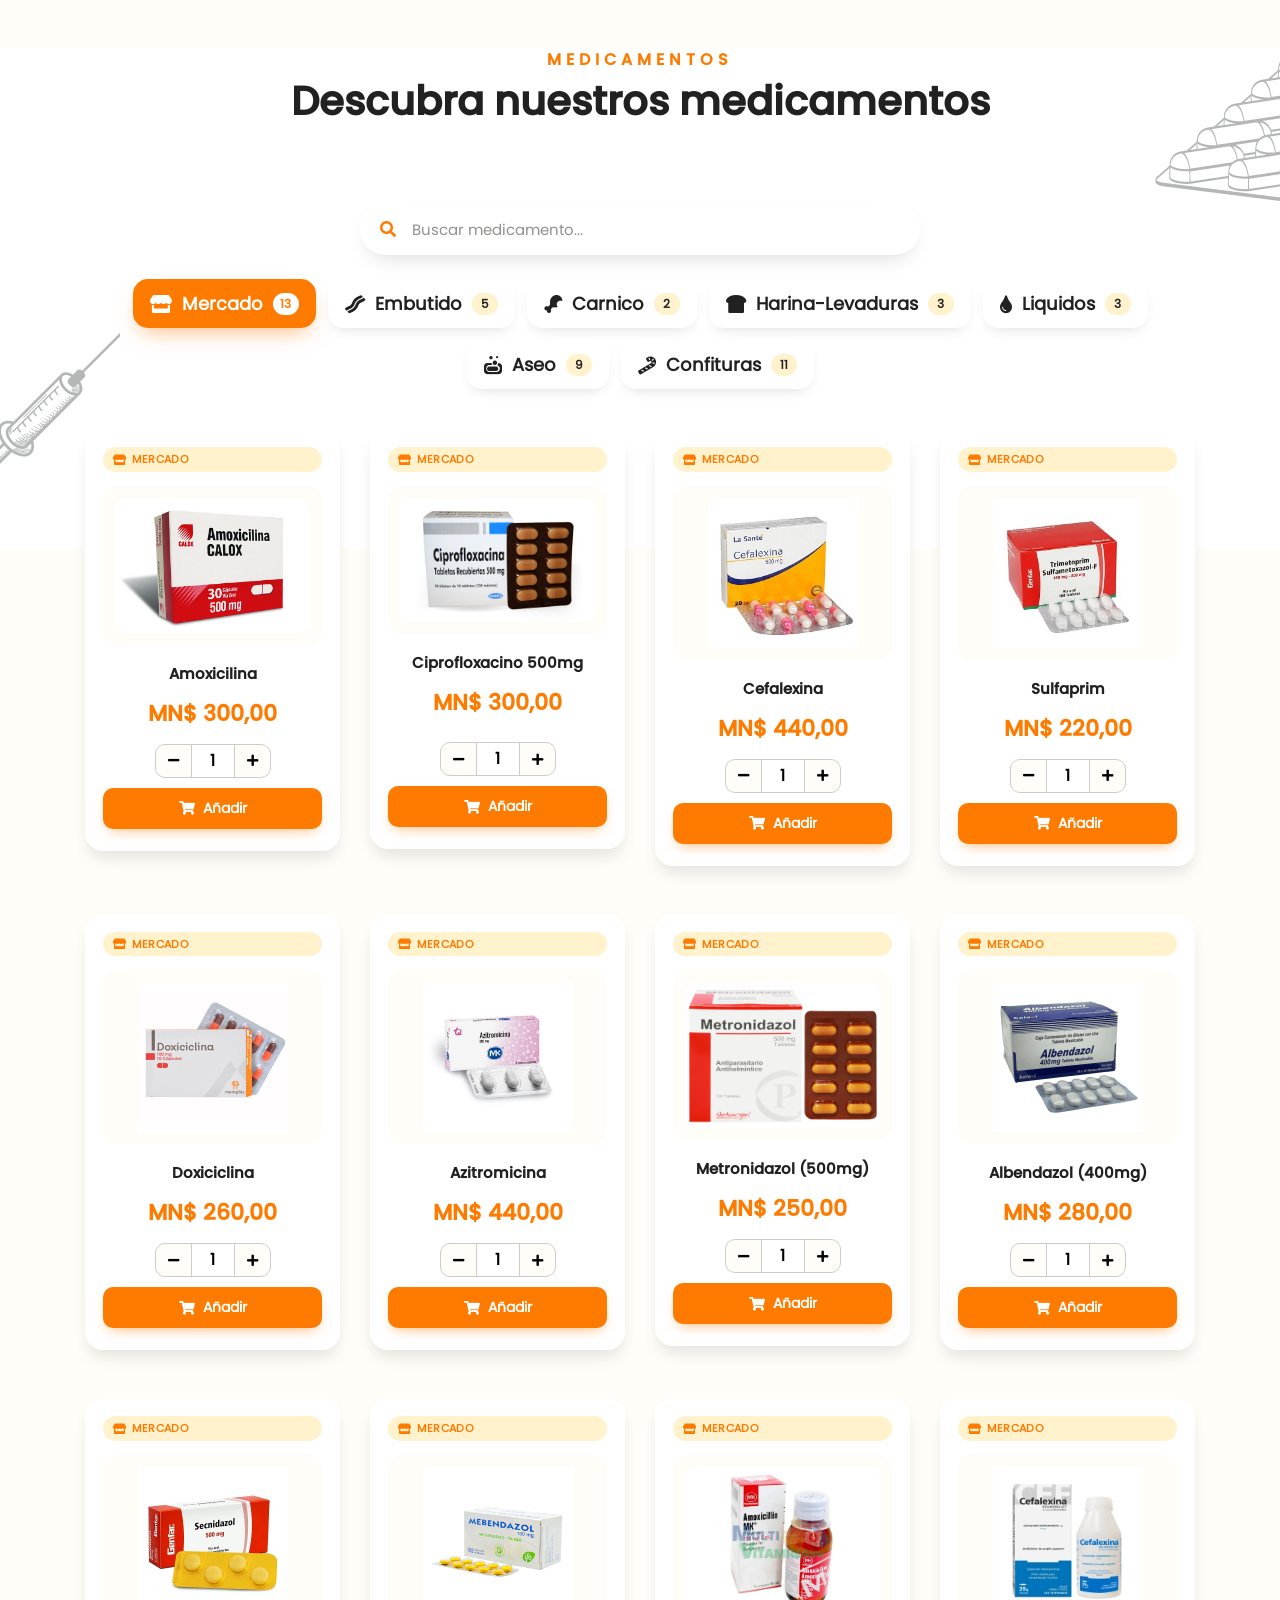
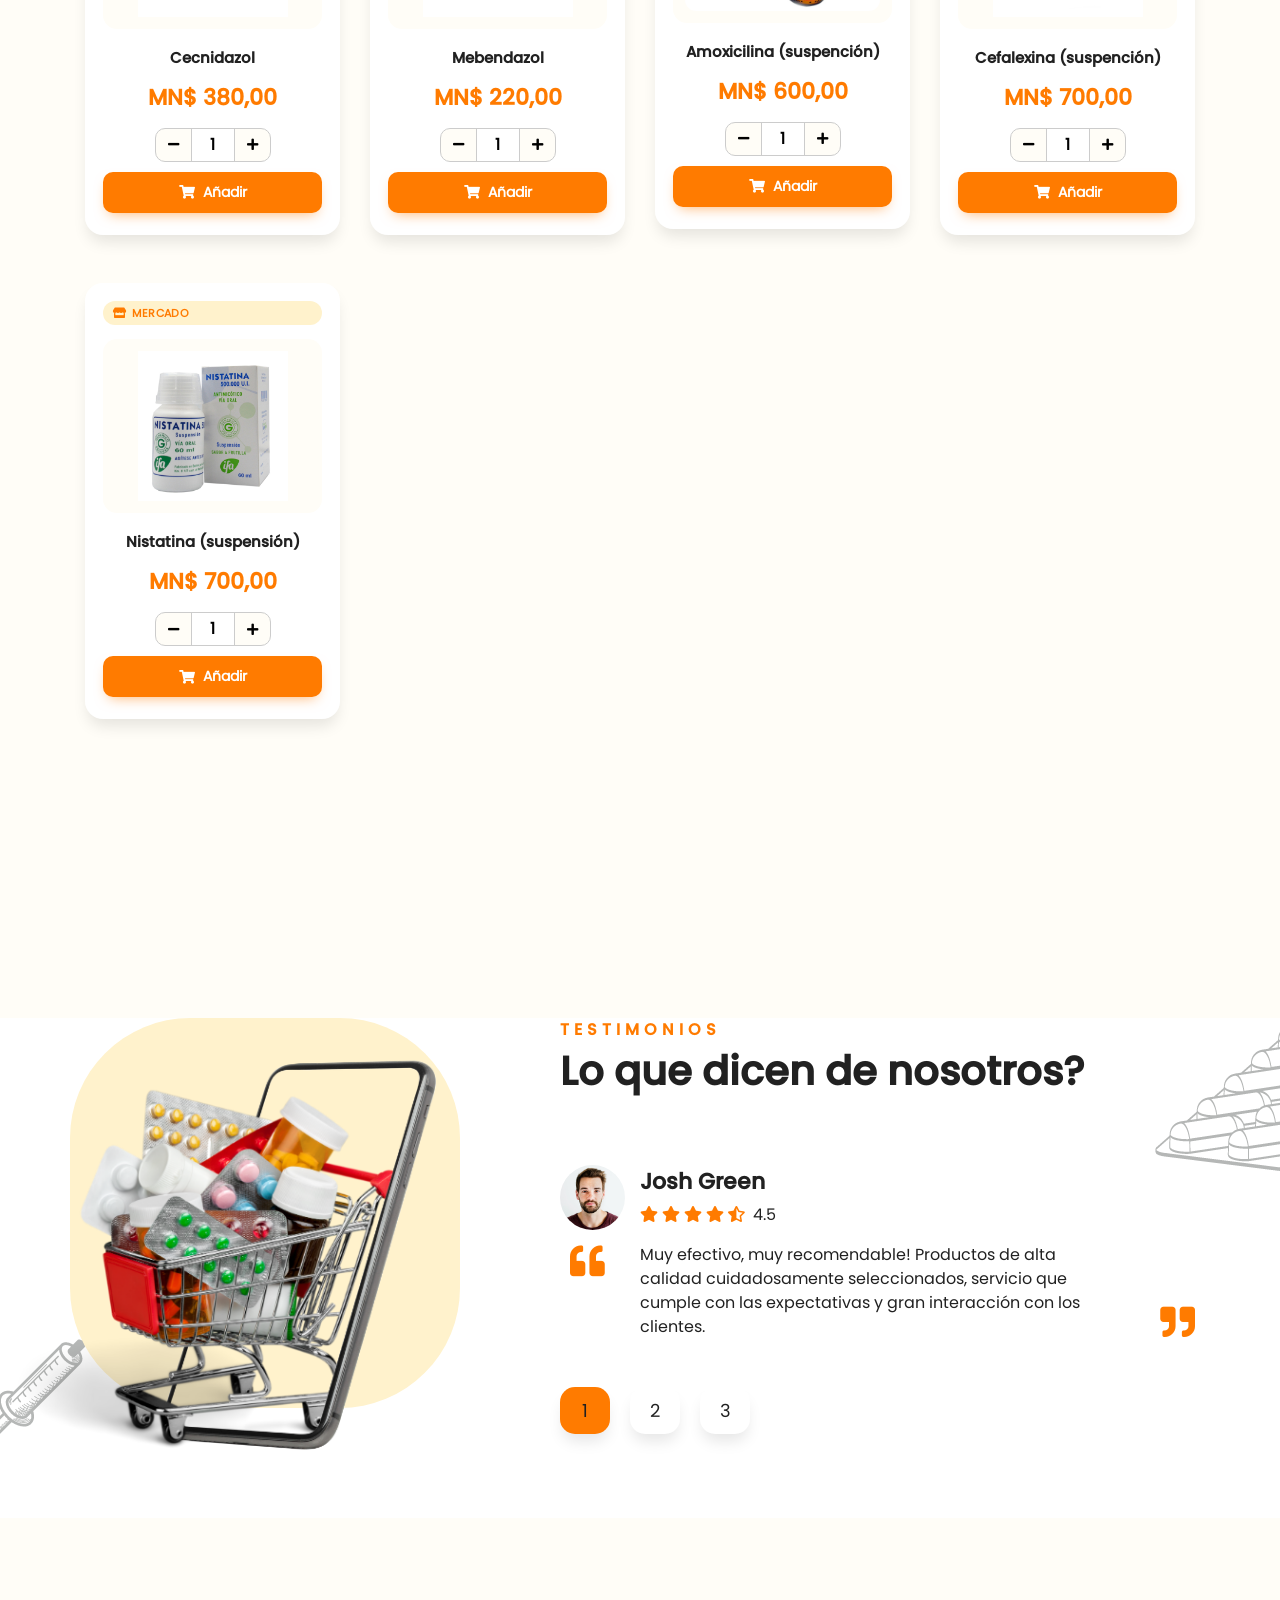
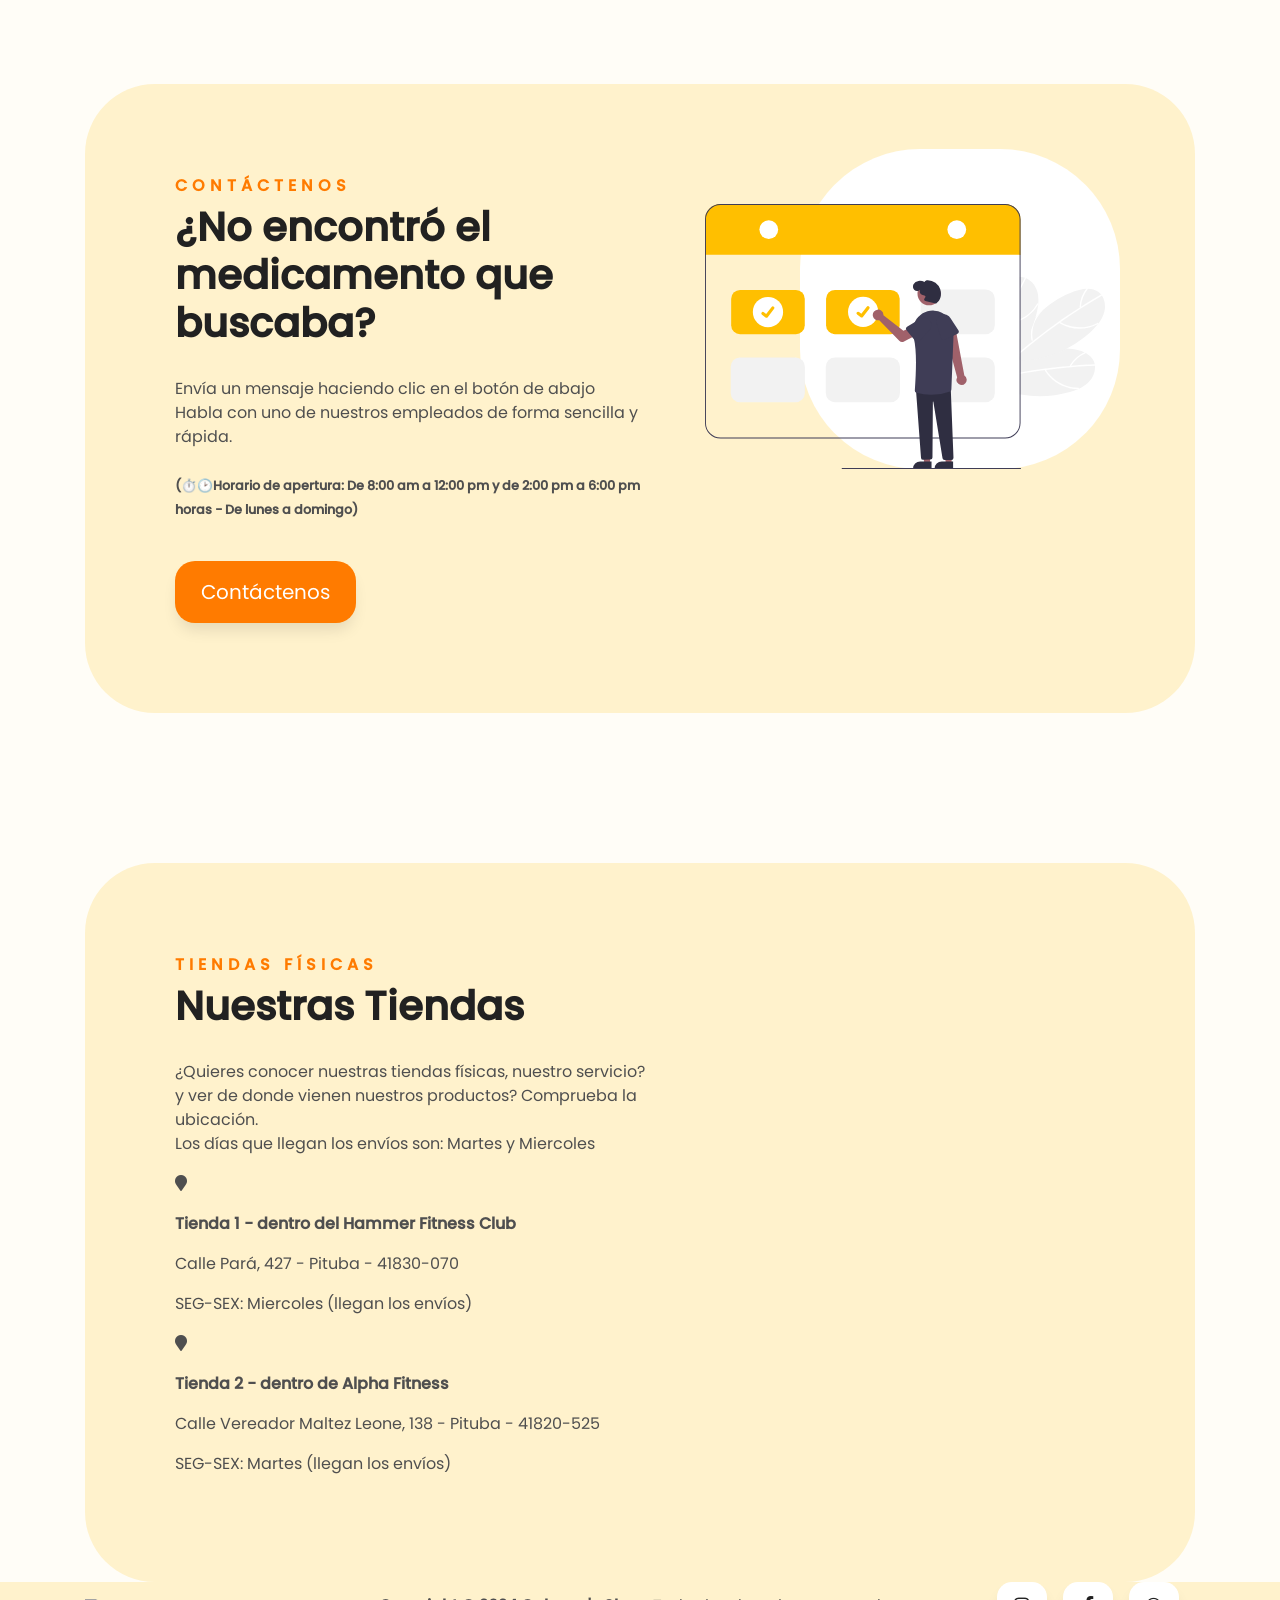
==== commit b2e7407d: "refactor: update category definitions and icons Update categories and icons in both 'js/app.js' and " ====
--- a/index.html
+++ b/index.html
@@ -108,11 +108,8 @@
 
         <span>Mi carrito</span></a>
       </li>
-      <li class="more-button-list-item">
-        <a href="admin.html" target="_blank" rel="noopener" class="link"><i class="fas fa-sliders-h"></i>
-        <span>Panel control</span></a>
-      </li>
-    </ul>
+    </d>
+  </div>
   </div>
   <!-- partial -->
   
@@ -256,38 +253,38 @@
 
             <div class="col-12 col-one container-menu wow fadeInUp">
                 <a id="menu-burgers" class="btn btn-white btn-sm mr-3 active menu-categoria" onclick="cardapio.metodos.obterItensCardapio('burgers')">
-                    <i class="fas fa-capsules menu-icon"></i>
-                    <span class="menu-label">Antimicrobianos</span>
+                    <i class="fas fa-store menu-icon"></i>
+                    <span class="menu-label">Mercado</span>
                     <span class="menu-count">0</span>
                 </a>
                 <a id="menu-pizzas" class="btn btn-white btn-sm mr-3 menu-categoria" onclick="cardapio.metodos.obterItensCardapio('pizzas')">
-                    <i class="fas fa-pills menu-icon"></i>
-                    <span class="menu-label">Antiinflamatorios</span>
+                    <i class="fas fa-bacon menu-icon"></i>
+                    <span class="menu-label">Embutido</span>
                     <span class="menu-count">0</span>
                 </a>
                 <a id="menu-churrasco" class="btn btn-white btn-sm mr-3 menu-categoria" onclick="cardapio.metodos.obterItensCardapio('churrasco')">
-                    <i class="fas fa-allergies menu-icon"></i>
-                    <span class="menu-label">Antialérgicos</span>
+                    <i class="fas fa-drumstick-bite menu-icon"></i>
+                    <span class="menu-label">Carnico</span>
                     <span class="menu-count">0</span>
                 </a>
                 <a id="menu-steaks" class="btn btn-white btn-sm mr-3 menu-categoria" onclick="cardapio.metodos.obterItensCardapio('steaks')">
-                    <i class="fas fa-heartbeat menu-icon"></i>
-                    <span class="menu-label">Antihipertensivo</span>
+                    <i class="fas fa-bread-slice menu-icon"></i>
+                    <span class="menu-label">Harina-Levaduras</span>
                     <span class="menu-count">0</span>
                 </a>
                 <a id="menu-bebidas" class="btn btn-white btn-sm mr-3 menu-categoria" onclick="cardapio.metodos.obterItensCardapio('bebidas')">
-                    <i class="fas fa-prescription-bottle menu-icon"></i>
-                    <span class="menu-label">Digestivos</span>
+                    <i class="fas fa-tint menu-icon"></i>
+                    <span class="menu-label">Liquidos</span>
                     <span class="menu-count">0</span>
                 </a>
                 <a id="menu-sobremesas" class="btn btn-white btn-sm mr-3 menu-categoria" onclick="cardapio.metodos.obterItensCardapio('sobremesas')">
-                    <i class="fas fa-hand-holding-medical menu-icon"></i>
-                    <span class="menu-label">Dermatológicos</span>
+                    <i class="fas fa-soap menu-icon"></i>
+                    <span class="menu-label">Aseo</span>
                     <span class="menu-count">0</span>
                 </a>
                 <a id="menu-outros" class="btn btn-white btn-sm mr-3 menu-categoria" onclick="cardapio.metodos.obterItensCardapio('outros')">
-                    <i class="fas fa-notes-medical menu-icon"></i>
-                    <span class="menu-label">Otros</span>
+                    <i class="fas fa-candy-cane menu-icon"></i>
+                    <span class="menu-label">Confituras</span>
                     <span class="menu-count">0</span>
                 </a>
             </div>
@@ -924,7 +921,6 @@
     <script type="text/javascript" src="js/wow.min.js"></script>
     <script type="text/javascript" src="js/dados.js"></script>
     <script type="text/javascript" src="js/app.js"></script>
-    <script type="text/javascript" src="js/overrides.js"></script>
     <script type="text/javascript" src="js/script.js"></script>
 
     <script>new WOW().init();</script>
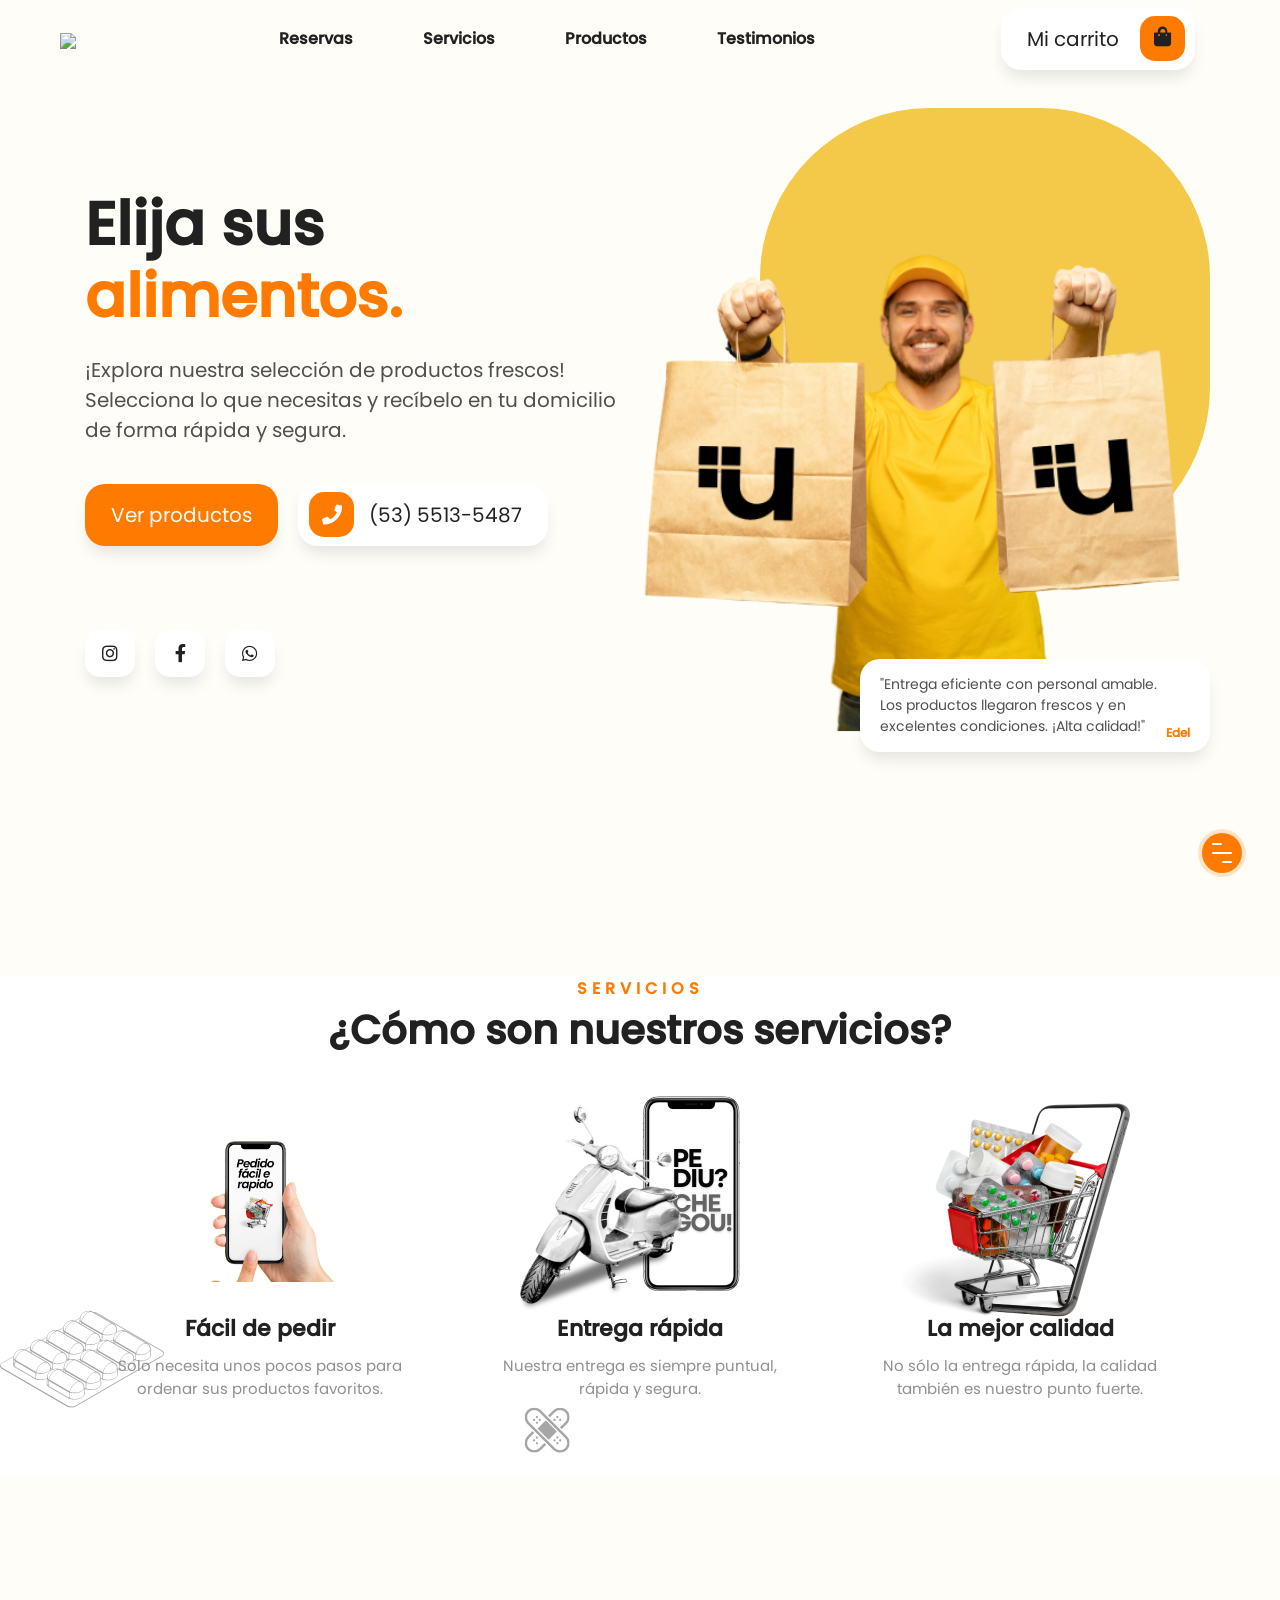
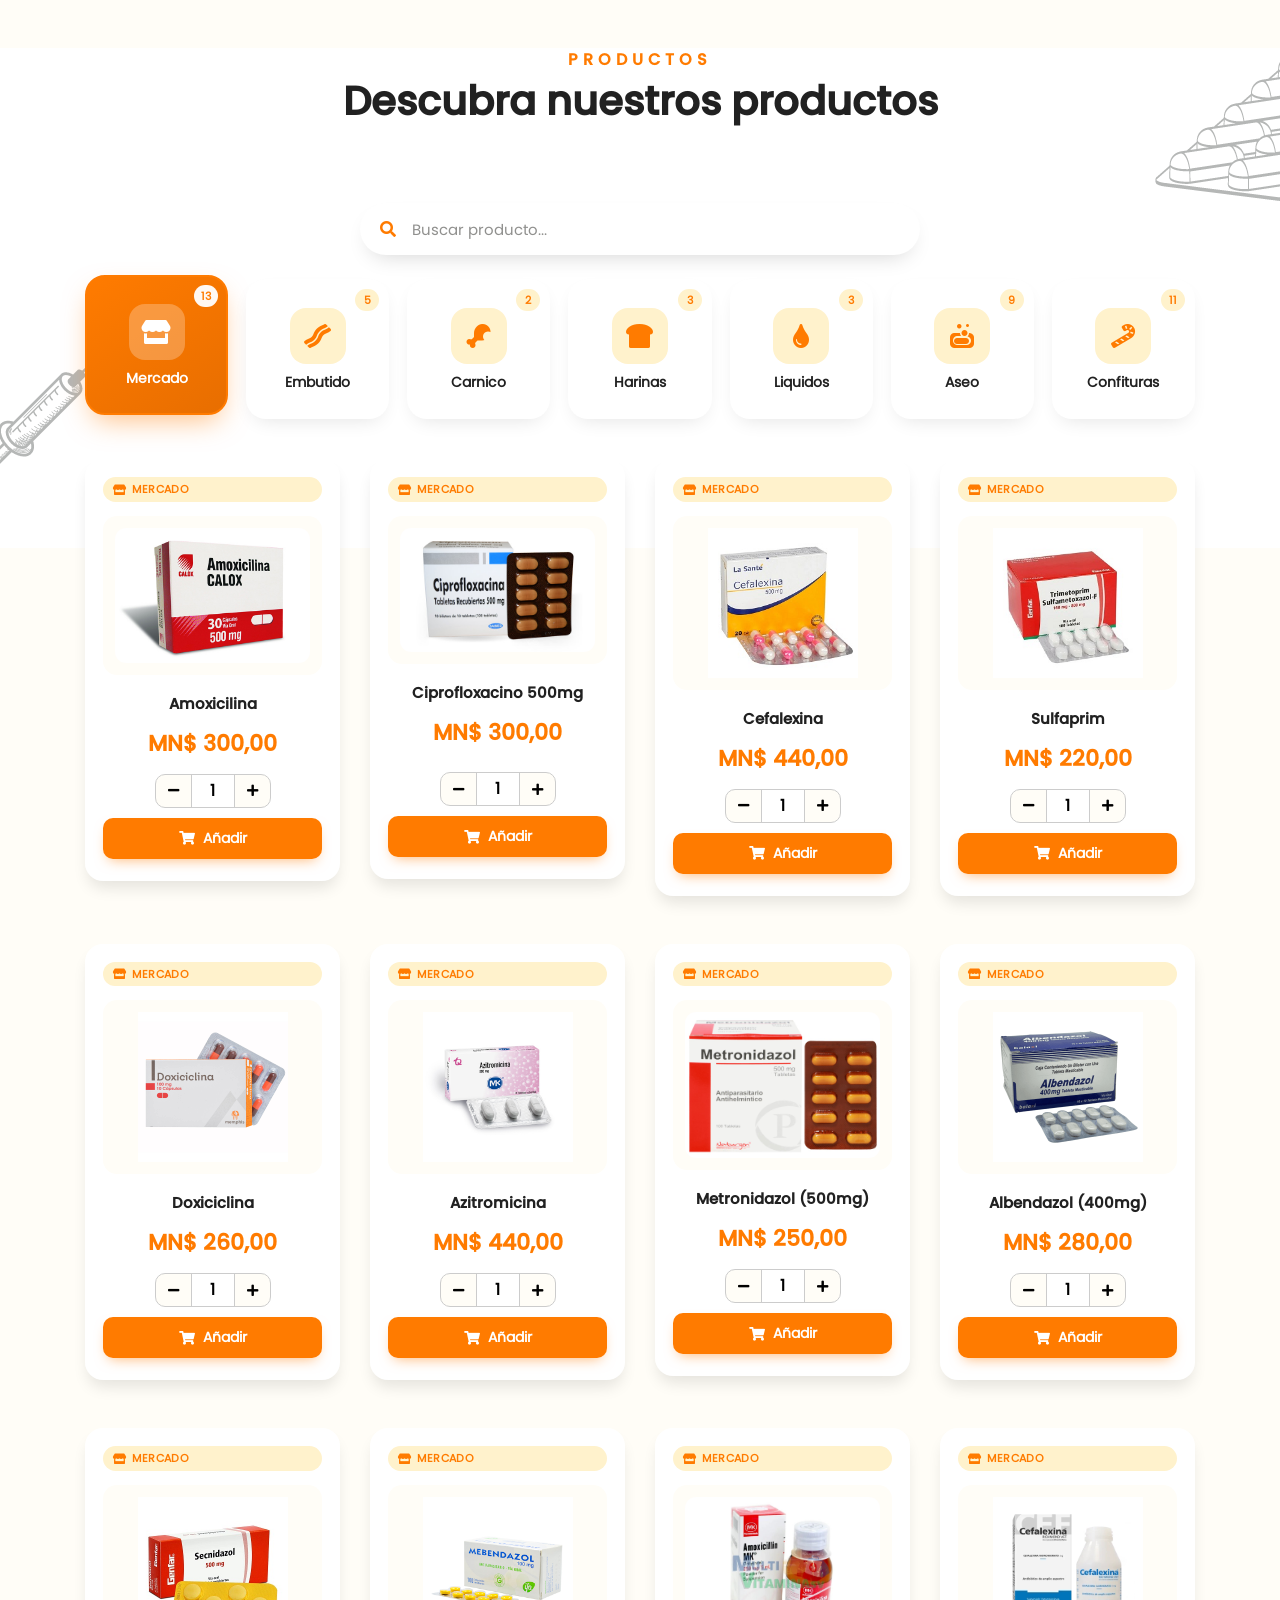
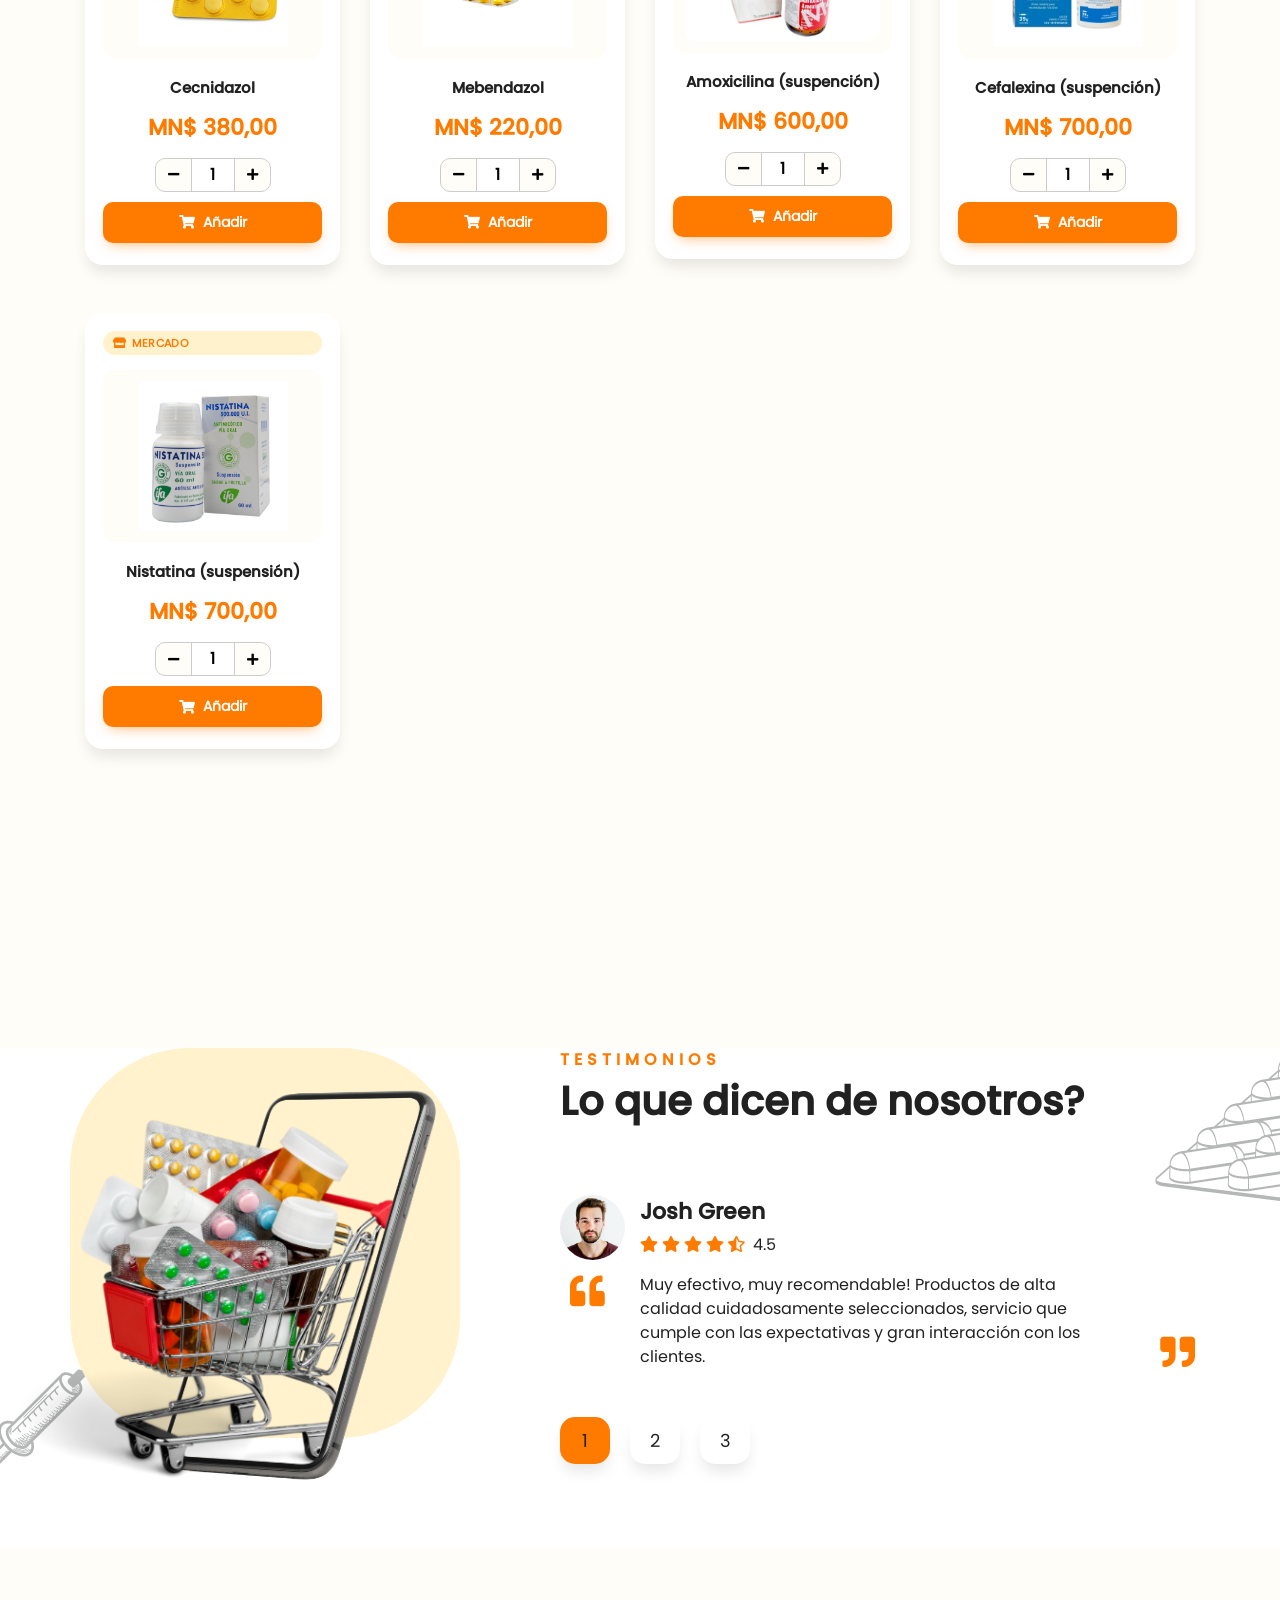
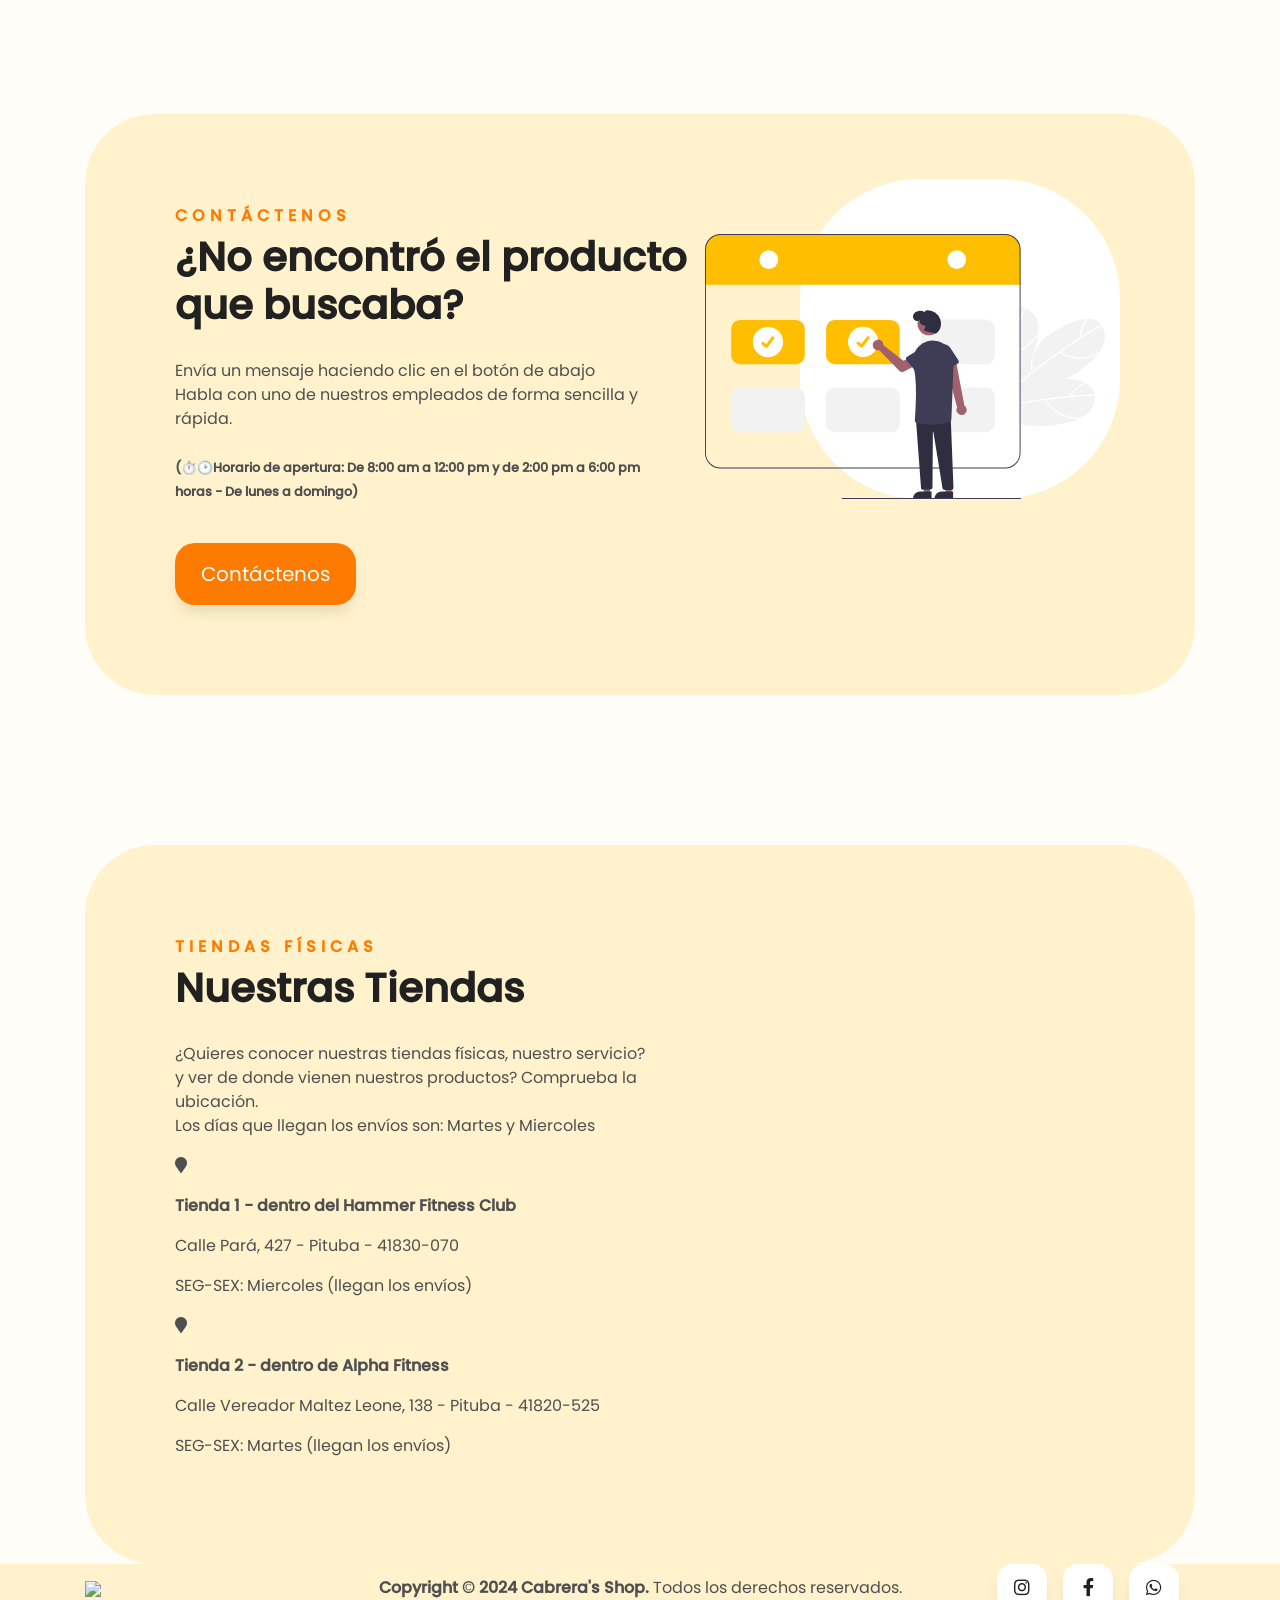
==== commit 2ca30c2c: "feat: update texts and revamp category selection system Change "farmacia" to "comida" across texts a" ====
--- a/index.html
+++ b/index.html
@@ -6,7 +6,7 @@
     <meta http-equiv="X-UA-Compatible" content="IE=edge" />
     <link rel="shortcut icon" href="./src/assets/icons/carrito.png" type="image/x-icon">
     <meta name="viewport" content="width=device-width, initial-scale=1.0" />
-    <title>Cabrera's Shop - Bienvenido!</title>
+    <title>Cabrera's Market - Tienda de Alimentos</title>
 
     <link rel="stylesheet" href="css/bootstrap.min.css">
     <link rel="stylesheet" href="css/fontawesome.css">
@@ -119,9 +119,9 @@
         <div class="row">
             <div class="col-12 col-lg-6 col-md-6 col-sm-12 col-one">
                 <div class="d-flex text-banner">
-                    <h1 class="wow fadeInLeft"><b>Elija sus <b class="color-primary">medicamentos.</b></b></h1>
+                    <h1 class="wow fadeInLeft"><b>Elija sus <b class="color-primary">alimentos.</b></b></h1>
                     <p class="wow fadeInLeft delay-02s">
-                        ¡Explora nuestra selección! Selecciona lo que necesitas y recíbelo en tu domicilio de forma rápida y segura.
+                        ¡Explora nuestra selección de productos frescos! Selecciona lo que necesitas y recíbelo en tu domicilio de forma rápida y segura.
                     </p>
                     <div class="wow fadeIn delay-05s">
                         <a href="#cardapio" class="btn btn-yellow mt-4 mr-3">
@@ -153,8 +153,8 @@
                 </div>
                 <div class="card card-case wow fadeInRight delay-07s">
                     "Entrega eficiente con personal amable.
-                    <br>Los medicamentos llegaron en excelentes condiciones y
-                    ¡alta calidad!"<br>
+                    <br>Los productos llegaron frescos y en excelentes condiciones.
+                    ¡Alta calidad!"<br>
                     <span class="card-case-name">
                         <b>Edel</b>
                     </span>
@@ -186,7 +186,7 @@
                 <div class="card-text text-center mt-3">
                     <p><b>Fácil de pedir</b></p>
                     <span>
-                        Solo necesita unos pocos pasos para ordenar su medicamento.
+                        Solo necesita unos pocos pasos para ordenar sus productos favoritos.
                     </span>
                 </div>
             </div>
@@ -227,9 +227,9 @@
         <div class="row">
 
             <div class="col-12 col-one text-center mb-5 wow fadeIn">
-                <span class="hint-title"><b>Medicamentos</b></span>
+                <span class="hint-title"><b>Productos</b></span>
                 <h1 class="title">
-                    <b>Descubra nuestros medicamentos</b>
+                    <b>Descubra nuestros productos</b>
                 </h1>
             </div>
 
@@ -240,9 +240,9 @@
                         type="search"
                         id="txtBuscarProduto"
                         class="search-input"
-                        placeholder="Buscar medicamento..."
+                        placeholder="Buscar producto..."
                         autocomplete="off"
-                        aria-label="Buscar medicamento"
+                        aria-label="Buscar producto"
                         oninput="cardapio.metodos.buscarProdutos(this.value)"
                     />
                     <button type="button" class="search-clear hidden" id="btnLimparBusca" onclick="cardapio.metodos.limparBusca()" aria-label="Limpiar búsqueda">
@@ -251,42 +251,58 @@
                 </div>
             </div>
 
-            <div class="col-12 col-one container-menu wow fadeInUp">
-                <a id="menu-burgers" class="btn btn-white btn-sm mr-3 active menu-categoria" onclick="cardapio.metodos.obterItensCardapio('burgers')">
-                    <i class="fas fa-store menu-icon"></i>
-                    <span class="menu-label">Mercado</span>
-                    <span class="menu-count">0</span>
-                </a>
-                <a id="menu-pizzas" class="btn btn-white btn-sm mr-3 menu-categoria" onclick="cardapio.metodos.obterItensCardapio('pizzas')">
-                    <i class="fas fa-bacon menu-icon"></i>
-                    <span class="menu-label">Embutido</span>
-                    <span class="menu-count">0</span>
-                </a>
-                <a id="menu-churrasco" class="btn btn-white btn-sm mr-3 menu-categoria" onclick="cardapio.metodos.obterItensCardapio('churrasco')">
-                    <i class="fas fa-drumstick-bite menu-icon"></i>
-                    <span class="menu-label">Carnico</span>
-                    <span class="menu-count">0</span>
-                </a>
-                <a id="menu-steaks" class="btn btn-white btn-sm mr-3 menu-categoria" onclick="cardapio.metodos.obterItensCardapio('steaks')">
-                    <i class="fas fa-bread-slice menu-icon"></i>
-                    <span class="menu-label">Harina-Levaduras</span>
-                    <span class="menu-count">0</span>
-                </a>
-                <a id="menu-bebidas" class="btn btn-white btn-sm mr-3 menu-categoria" onclick="cardapio.metodos.obterItensCardapio('bebidas')">
-                    <i class="fas fa-tint menu-icon"></i>
-                    <span class="menu-label">Liquidos</span>
-                    <span class="menu-count">0</span>
-                </a>
-                <a id="menu-sobremesas" class="btn btn-white btn-sm mr-3 menu-categoria" onclick="cardapio.metodos.obterItensCardapio('sobremesas')">
-                    <i class="fas fa-soap menu-icon"></i>
-                    <span class="menu-label">Aseo</span>
-                    <span class="menu-count">0</span>
-                </a>
-                <a id="menu-outros" class="btn btn-white btn-sm mr-3 menu-categoria" onclick="cardapio.metodos.obterItensCardapio('outros')">
-                    <i class="fas fa-candy-cane menu-icon"></i>
-                    <span class="menu-label">Confituras</span>
-                    <span class="menu-count">0</span>
-                </a>
+            <div class="col-12 col-one categorias-grid-wrapper wow fadeInUp">
+                <div class="categorias-grid" id="categoriasGrid">
+                    <a id="menu-burgers" class="categoria-card active" onclick="cardapio.metodos.obterItensCardapio('burgers')">
+                        <div class="categoria-icon-wrap">
+                            <i class="fas fa-store"></i>
+                        </div>
+                        <span class="categoria-nombre">Mercado</span>
+                        <span class="categoria-count">0</span>
+                    </a>
+                    <a id="menu-pizzas" class="categoria-card" onclick="cardapio.metodos.obterItensCardapio('pizzas')">
+                        <div class="categoria-icon-wrap">
+                            <i class="fas fa-bacon"></i>
+                        </div>
+                        <span class="categoria-nombre">Embutido</span>
+                        <span class="categoria-count">0</span>
+                    </a>
+                    <a id="menu-churrasco" class="categoria-card" onclick="cardapio.metodos.obterItensCardapio('churrasco')">
+                        <div class="categoria-icon-wrap">
+                            <i class="fas fa-drumstick-bite"></i>
+                        </div>
+                        <span class="categoria-nombre">Carnico</span>
+                        <span class="categoria-count">0</span>
+                    </a>
+                    <a id="menu-steaks" class="categoria-card" onclick="cardapio.metodos.obterItensCardapio('steaks')">
+                        <div class="categoria-icon-wrap">
+                            <i class="fas fa-bread-slice"></i>
+                        </div>
+                        <span class="categoria-nombre">Harinas</span>
+                        <span class="categoria-count">0</span>
+                    </a>
+                    <a id="menu-bebidas" class="categoria-card" onclick="cardapio.metodos.obterItensCardapio('bebidas')">
+                        <div class="categoria-icon-wrap">
+                            <i class="fas fa-tint"></i>
+                        </div>
+                        <span class="categoria-nombre">Liquidos</span>
+                        <span class="categoria-count">0</span>
+                    </a>
+                    <a id="menu-sobremesas" class="categoria-card" onclick="cardapio.metodos.obterItensCardapio('sobremesas')">
+                        <div class="categoria-icon-wrap">
+                            <i class="fas fa-soap"></i>
+                        </div>
+                        <span class="categoria-nombre">Aseo</span>
+                        <span class="categoria-count">0</span>
+                    </a>
+                    <a id="menu-outros" class="categoria-card" onclick="cardapio.metodos.obterItensCardapio('outros')">
+                        <div class="categoria-icon-wrap">
+                            <i class="fas fa-candy-cane"></i>
+                        </div>
+                        <span class="categoria-nombre">Confituras</span>
+                        <span class="categoria-count">0</span>
+                    </a>
+                </div>
             </div>
 
 
@@ -422,7 +438,7 @@
                         <div class="col-12 col-lg-7 col-md-7 col-sm-12">
                             <span class="hint-title"><b>Contáctenos</b></span>
                             <h1 class="title">
-                                <b>¿No encontró el medicamento que buscaba?</b>
+                                <b>¿No encontró el producto que buscaba?</b>
                             </h1>
                             <p class="pr-5">
                                 Envía un mensaje haciendo clic en el botón de abajo
--- a/css/main.css
+++ b/css/main.css
@@ -248,69 +248,122 @@
 }
 
 /* ============================================= */
-/* ======  MENÚ DE CATEGORÍAS (mejorado)  ====== */
-/* ============================================= */
-
-.container-menu {
+/* ======  CATEGORÍAS GRID (nuevo diseño)  ===== */
+/* ============================================= */
+
+.categorias-grid-wrapper {
     margin-bottom: 40px;
-    display: flex;
-    flex-wrap: wrap;
-    gap: 12px;
-    justify-content: center;
-}
-
-.container-menu .menu-categoria {
+}
+
+.categorias-grid {
+    display: grid;
+    grid-template-columns: repeat(7, 1fr);
+    gap: 16px;
+    justify-items: center;
+}
+
+.categoria-card {
+    display: flex;
+    flex-direction: column;
+    align-items: center;
+    justify-content: center;
+    gap: 10px;
+    padding: 20px 16px;
+    width: 100%;
+    max-width: 140px;
+    min-height: 130px;
+    border-radius: 20px;
+    background-color: var(--color-white);
+    border: 2px solid transparent;
+    box-shadow: 0px 8px 20px -8px rgba(0, 0, 0, 0.12);
+    cursor: pointer;
+    transition: all 0.22s ease;
+    text-decoration: none !important;
+    position: relative;
+}
+
+.categoria-card:hover {
+    transform: translateY(-6px);
+    box-shadow: 0px 14px 28px -10px rgba(255, 123, 0, 0.3);
+    border-color: var(--color-secondary);
+    background-color: var(--color-white);
+}
+
+.categoria-card.active {
+    background: linear-gradient(145deg, var(--color-primary), #e86e00);
+    border-color: var(--color-primary);
+    box-shadow: 0px 12px 28px -8px rgba(255, 123, 0, 0.5);
+    transform: translateY(-4px);
+}
+
+.categoria-icon-wrap {
+    display: flex;
+    align-items: center;
+    justify-content: center;
+    width: 52px;
+    height: 52px;
+    border-radius: 16px;
+    background-color: var(--color-secondary);
+    color: var(--color-primary);
+    font-size: 22px;
+    transition: all 0.22s ease;
+}
+
+.categoria-card:hover .categoria-icon-wrap {
+    background-color: var(--color-primary);
+    color: var(--color-white);
+    transform: scale(1.08);
+}
+
+.categoria-card.active .categoria-icon-wrap {
+    background-color: rgba(255, 255, 255, 0.25);
+    color: var(--color-white);
+}
+
+.categoria-nombre {
+    font-size: 13px;
+    font-weight: 600;
+    color: var(--color-black);
+    text-align: center;
+    line-height: 1.2;
+    transition: color 0.22s ease;
+}
+
+.categoria-card.active .categoria-nombre {
+    color: var(--color-white);
+}
+
+.categoria-count {
+    position: absolute;
+    top: 8px;
+    right: 8px;
     display: inline-flex;
     align-items: center;
-    gap: 10px;
-    padding: 12px 20px;
-    border-radius: 30px;
-    font-size: 15px;
-    font-weight: 600;
-    background-color: var(--color-white);
-    color: var(--color-black) !important;
-    border: 2px solid transparent;
-    box-shadow: 0px 6px 14px -6px rgba(0, 0, 0, 0.15);
-    transition: transform 0.18s ease, box-shadow 0.18s ease, background-color 0.18s ease, color 0.18s ease;
-    cursor: pointer;
-    margin-right: 0 !important;
-}
-
-.container-menu .menu-categoria:hover {
-    transform: translateY(-2px);
-    background-color: var(--color-secondary);
-    box-shadow: 0px 10px 18px -8px rgba(255, 123, 0, 0.35);
-}
-
-.container-menu .menu-categoria.active {
-    background-color: var(--color-primary);
-    color: var(--color-white) !important;
-    border-color: var(--color-primary);
-    box-shadow: 0px 10px 22px -8px rgba(255, 123, 0, 0.55);
-}
-
-.container-menu .menu-categoria .menu-icon {
-    font-size: 18px;
-}
-
-.container-menu .menu-categoria .menu-count {
-    display: inline-flex;
-    align-items: center;
-    justify-content: center;
-    min-width: 26px;
+    justify-content: center;
+    min-width: 24px;
     height: 22px;
-    padding: 0 7px;
+    padding: 0 6px;
     border-radius: 11px;
-    font-size: 12px;
+    font-size: 11px;
     font-weight: 700;
     background-color: var(--color-secondary);
-    color: var(--color-black);
+    color: var(--color-primary);
     line-height: 1;
 }
 
-.container-menu .menu-categoria.active .menu-count {
-    background-color: var(--color-white);
-    color: var(--color-primary);
+.categoria-card.active .categoria-count {
+    background-color: rgba(255, 255, 255, 0.95);
+    color: var(--color-primary);
+}
+
+/* Modo búsqueda: atenuar categorías */
+.categorias-grid.modo-busqueda .categoria-card {
+    opacity: 0.5;
+    pointer-events: none;
+}
+
+.categorias-grid.modo-busqueda .categoria-card.active {
+    opacity: 0.7;
 }
 
 /* ============================================= */
@@ -690,7 +743,7 @@
     right: 0;
     padding: 50px;
     background: var(--color-white);
-    z-index: 9999;
+    z-index: 99999;
     overflow-x: hidden;
     overflow-y: auto;
     display: flex;
@@ -2083,7 +2136,7 @@
     position: fixed;
     inset: 0;
     background-color: rgba(20, 24, 31, 0.55);
-    z-index: 10001;
+    z-index: 100000;
     display: flex;
     align-items: center;
     justify-content: center;
--- a/css/responsivo.css
+++ b/css/responsivo.css
@@ -139,6 +139,23 @@
         gap: 10px;
         margin-bottom: 12px;
         padding-bottom: 10px;
+    }
+
+    /* Footer del carrito (totales y botones) - móvil */
+    .container-total {
+        padding-top: 14px;
+    }
+
+    .container-total p {
+        font-size: 14px;
+    }
+
+    .container-total .texto-total {
+        font-size: 18px;
+    }
+
+    .container-total .valor-total {
+        font-size: 20px;
     }
 
     .form-section-num {
@@ -312,26 +329,66 @@
         padding-bottom: 50px;
     }
 
-    .container-menu {
+    /* Categorías grid en móvil: scroll horizontal */
+    .categorias-grid-wrapper {
+        margin-bottom: 24px;
+    }
+
+    .categorias-grid {
+        display: flex;
+        flex-wrap: nowrap;
+        gap: 10px;
         overflow-x: auto;
         overflow-y: hidden;
-        display: flex;
-        flex-wrap: nowrap;
-        justify-content: flex-start;
-        padding-bottom: 15px;
-        gap: 10px;
+        padding-bottom: 12px;
         -webkit-overflow-scrolling: touch;
         scroll-behavior: smooth;
-    }
-
-    .container-menu .menu-categoria {
+        scroll-snap-type: x mandatory;
+    }
+
+    .categorias-grid::-webkit-scrollbar {
+        height: 4px;
+    }
+
+    .categorias-grid::-webkit-scrollbar-thumb {
+        background: var(--color-separate);
+        border-radius: 4px;
+    }
+
+    .categorias-grid::-webkit-scrollbar-track {
+        background: transparent;
+    }
+
+    .categoria-card {
         flex-shrink: 0;
-        padding: 10px 16px;
-        font-size: 13px;
-    }
-
-    .container-menu .menu-categoria .menu-label {
+        width: 90px;
+        min-width: 90px;
+        max-width: 90px;
+        min-height: 100px;
+        padding: 14px 10px;
+        gap: 8px;
+        border-radius: 16px;
+        scroll-snap-align: start;
+    }
+
+    .categoria-icon-wrap {
+        width: 40px;
+        height: 40px;
+        border-radius: 12px;
+        font-size: 18px;
+    }
+
+    .categoria-nombre {
+        font-size: 11px;
         white-space: nowrap;
+    }
+
+    .categoria-count {
+        top: 6px;
+        right: 6px;
+        min-width: 20px;
+        height: 18px;
+        font-size: 10px;
     }
 
     /* Tarjeta horizontal en móvil */
@@ -649,6 +706,81 @@
         padding: 9px 11px;
     }
 
+    /* ============================================= */
+    /* RESUMEN DEL PEDIDO - Responsive móvil         */
+    /* ============================================= */
+    
+    /* Caja número de orden */
+    .resumo-orden-box {
+        padding: 14px 16px;
+        gap: 12px;
+        border-radius: 12px;
+        margin: 6px 0 18px 0;
+    }
+
+    .resumo-orden-icon {
+        width: 38px;
+        height: 38px;
+    }
+
+    .resumo-orden-icon i {
+        font-size: 16px;
+    }
+
+    .resumo-orden-label {
+        font-size: 11px;
+    }
+
+    .resumo-orden-valor {
+        font-size: 15px;
+    }
+
+    /* Títulos de sección del resumen */
+    .resumo-section-title {
+        margin-top: 16px;
+        margin-bottom: 10px;
+        padding-bottom: 8px;
+        font-size: 15px;
+        gap: 8px;
+    }
+
+    .resumo-section-title i {
+        font-size: 16px;
+        width: 20px;
+    }
+
+    /* Datos del resumen */
+    .resumo-datos {
+        padding: 12px 14px;
+        border-radius: 10px;
+    }
+
+    .resumo-dato-row {
+        grid-template-columns: 20px minmax(100px, auto) 1fr;
+        gap: 8px;
+        padding: 6px 0;
+        font-size: 13px;
+    }
+
+    .resumo-dato-icon {
+        font-size: 12px;
+    }
+
+    .resumo-dato-label {
+        font-size: 12px;
+    }
+
+    /* Totales del resumen */
+    .resumo-totais {
+        padding: 12px 14px;
+        border-radius: 10px;
+    }
+
+    .resumo-total-row {
+        font-size: 14px;
+        padding: 6px 0;
+    }
+
 }
 
 /* ================= TABLETS: 768px - 991px ================= */
@@ -662,4 +794,76 @@
         grid-template-columns: 1fr 1fr;
     }
 
+    /* Tipo de entrega en tablet: dos columnas */
+    .tipo-entrega-group {
+        grid-template-columns: 1fr 1fr;
+        gap: 12px;
+    }
+
+    /* Resumen datos en tablet */
+    .resumo-dato-row {
+        grid-template-columns: 22px minmax(120px, auto) 1fr;
+        gap: 10px;
+        font-size: 14px;
+    }
+
+    /* Categorías en tablet: 4 columnas */
+    .categorias-grid {
+        grid-template-columns: repeat(4, 1fr);
+        gap: 14px;
+    }
+
+    .categoria-card {
+        max-width: none;
+        min-height: 120px;
+    }
+
 }
+
+/* ================= DESKTOP PEQUEÑO: 992px - 1199px ================= */
+@media (min-width: 992px) and (max-width: 1199.98px) {
+
+    .tipo-entrega-group {
+        grid-template-columns: 1fr 1fr;
+        gap: 14px;
+    }
+
+    .resumo-orden-box {
+        padding: 18px 22px;
+    }
+
+    /* Categorías en desktop pequeño */
+    .categorias-grid {
+        gap: 14px;
+    }
+
+    .categoria-card {
+        max-width: 130px;
+        padding: 18px 14px;
+    }
+
+}
+
+/* ================= DESKTOP GRANDE: 1200px+ ================= */
+@media (min-width: 1200px) {
+
+    .categorias-grid {
+        gap: 18px;
+    }
+
+    .categoria-card {
+        max-width: 145px;
+        min-height: 140px;
+    }
+
+    .categoria-icon-wrap {
+        width: 56px;
+        height: 56px;
+        font-size: 24px;
+    }
+
+    .categoria-nombre {
+        font-size: 14px;
+    }
+
+}
